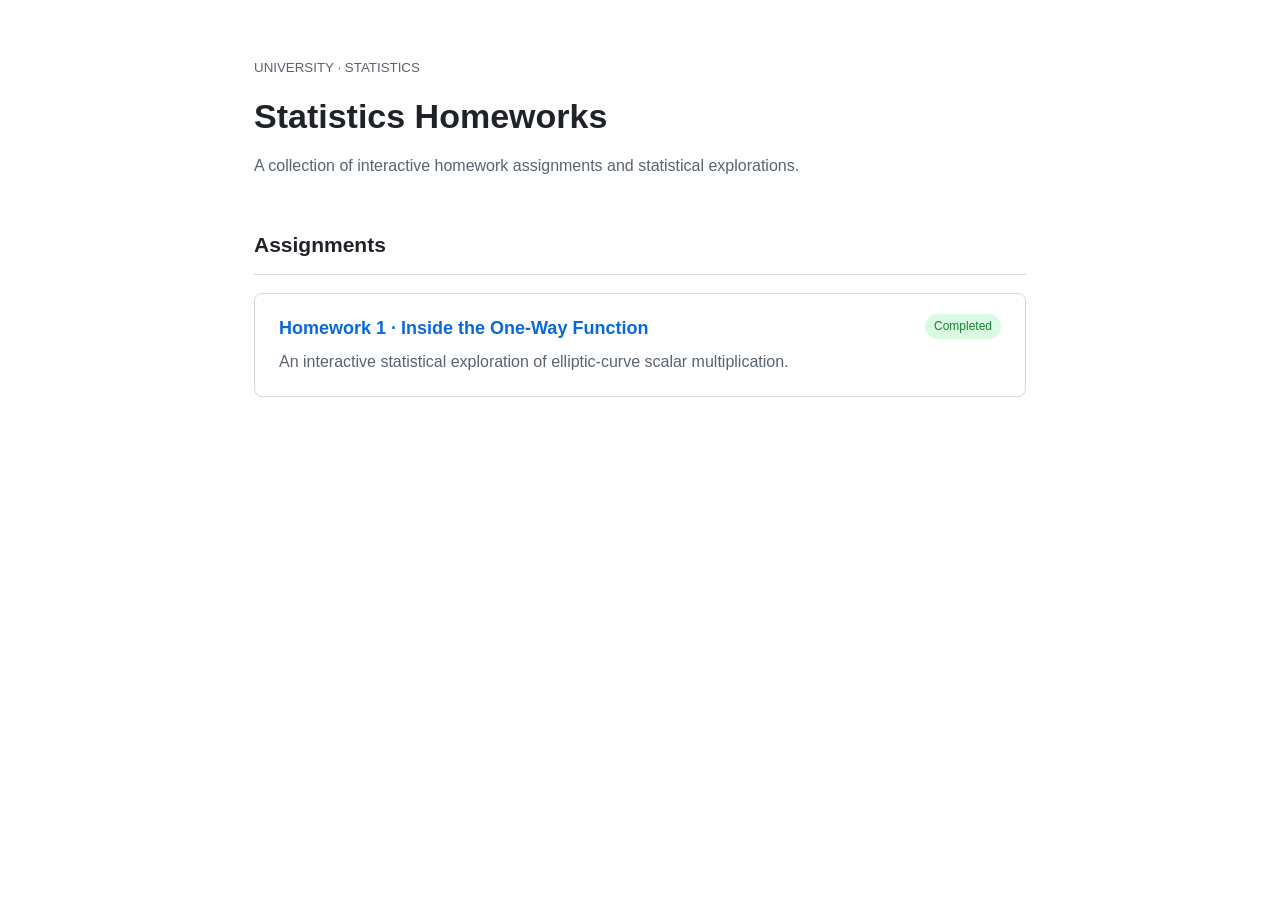
==== index.html @ 022c15c7 "Add files via upload Add statistics Homework 1" ====
<!doctype html>
<html lang="en">
<head>
  <meta charset="UTF-8">
  <meta name="viewport" content="width=device-width, initial-scale=1">
  <title>Statistics Homeworks</title>
  <style>
    :root{color-scheme:light}*{box-sizing:border-box}body{font:16px/1.65 -apple-system,BlinkMacSystemFont,'Segoe UI',sans-serif;color:#1f2328;max-width:820px;margin:0 auto;padding:54px 24px;background:#fff}small{color:#59636e}h1{font-size:34px;line-height:1.2;margin:16px 0 8px}p{color:#59636e}h2{font-size:21px;padding-bottom:12px;border-bottom:1px solid #d1d9e0;margin-top:48px}.item{display:block;color:inherit;text-decoration:none;border:1px solid #d1d9e0;border-radius:8px;padding:20px 24px;margin:16px 0}.item:hover{border-color:#0969da;background:#f6f8fa}.item strong{color:#0969da;font-size:18px}.item p{margin:6px 0 0}.tag{font-size:12px;color:#1a7f37;background:#dafbe1;border-radius:20px;padding:3px 9px;float:right}@media(max-width:480px){body{padding:32px 18px}.tag{float:none;display:inline-block;margin-left:8px}}
  </style>
</head>
<body>
  <small>UNIVERSITY · STATISTICS</small>
  <h1>Statistics Homeworks</h1>
  <p>A collection of interactive homework assignments and statistical explorations.</p>
  <h2>Assignments</h2>
  <a class="item" href="homework-1/"><span class="tag">Completed</span><strong>Homework 1 · Inside the One-Way Function</strong><p>An interactive statistical exploration of elliptic-curve scalar multiplication.</p></a>
</body>
</html>
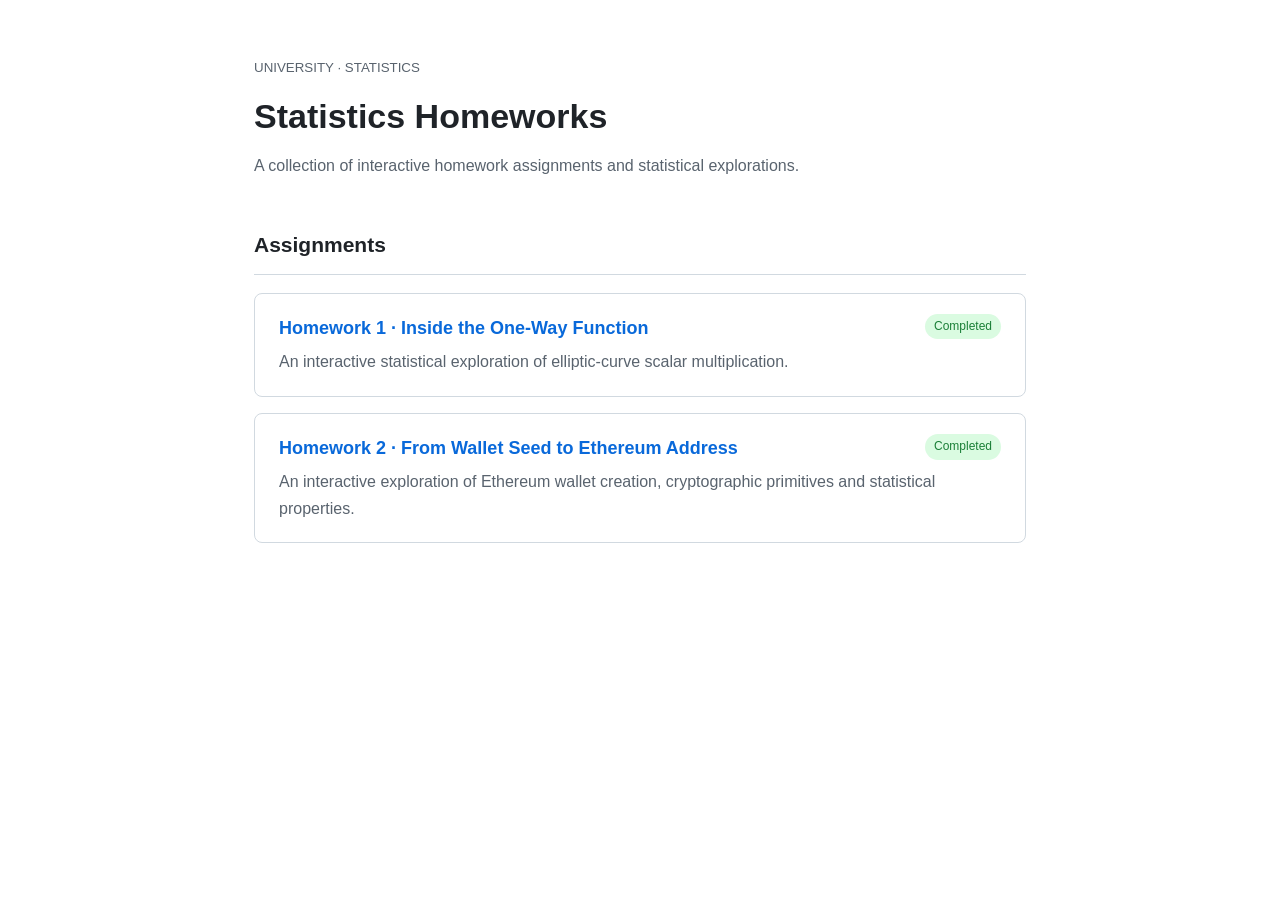
==== commit c54e297d: "Fix HTML formatting for Homework 2 link" ====
--- a/index.html
+++ b/index.html
@@ -14,5 +14,6 @@
   <p>A collection of interactive homework assignments and statistical explorations.</p>
   <h2>Assignments</h2>
   <a class="item" href="homework-1/"><span class="tag">Completed</span><strong>Homework 1 · Inside the One-Way Function</strong><p>An interactive statistical exploration of elliptic-curve scalar multiplication.</p></a>
+  <a class="item" href="homework-2/"><span class="tag">Completed</span><strong>Homework 2 · From Wallet Seed to Ethereum Address</strong><p>An interactive exploration of Ethereum wallet creation, cryptographic primitives and statistical properties.</p></a>
 </body>
 </html>
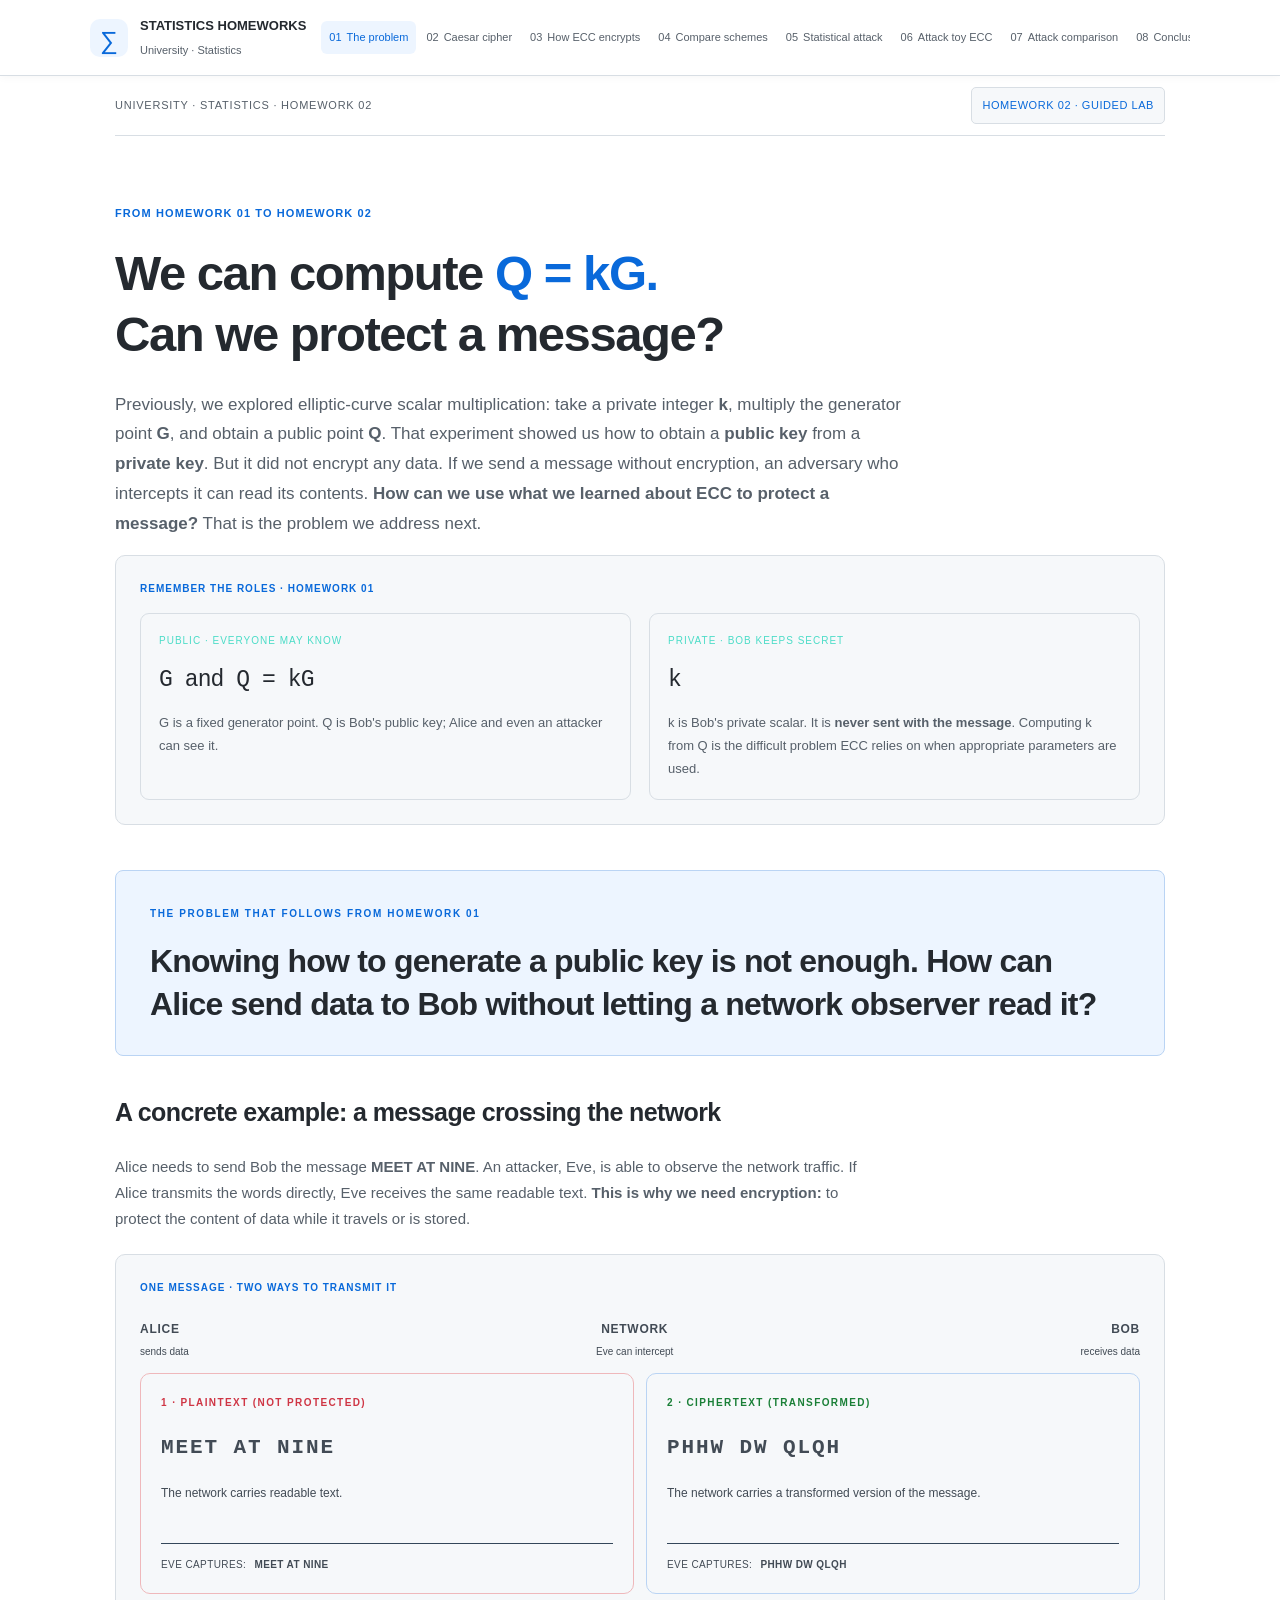
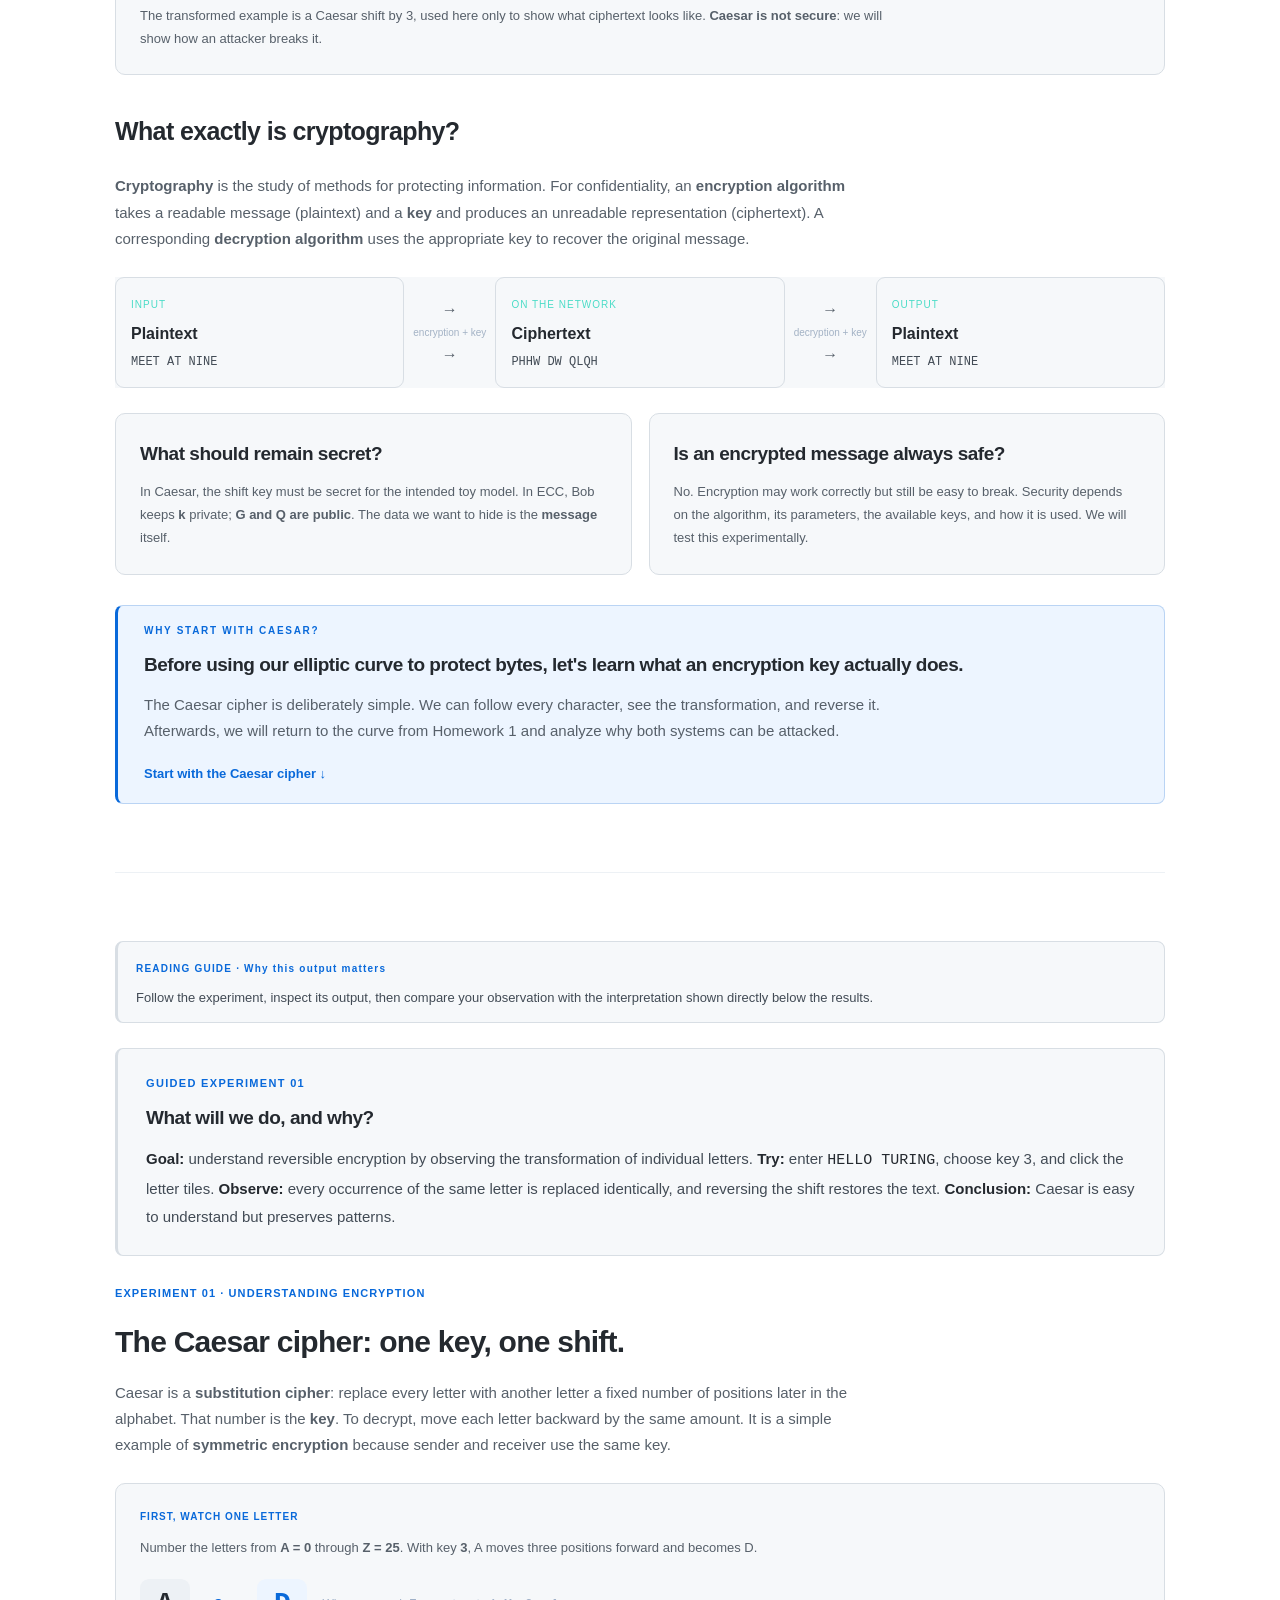
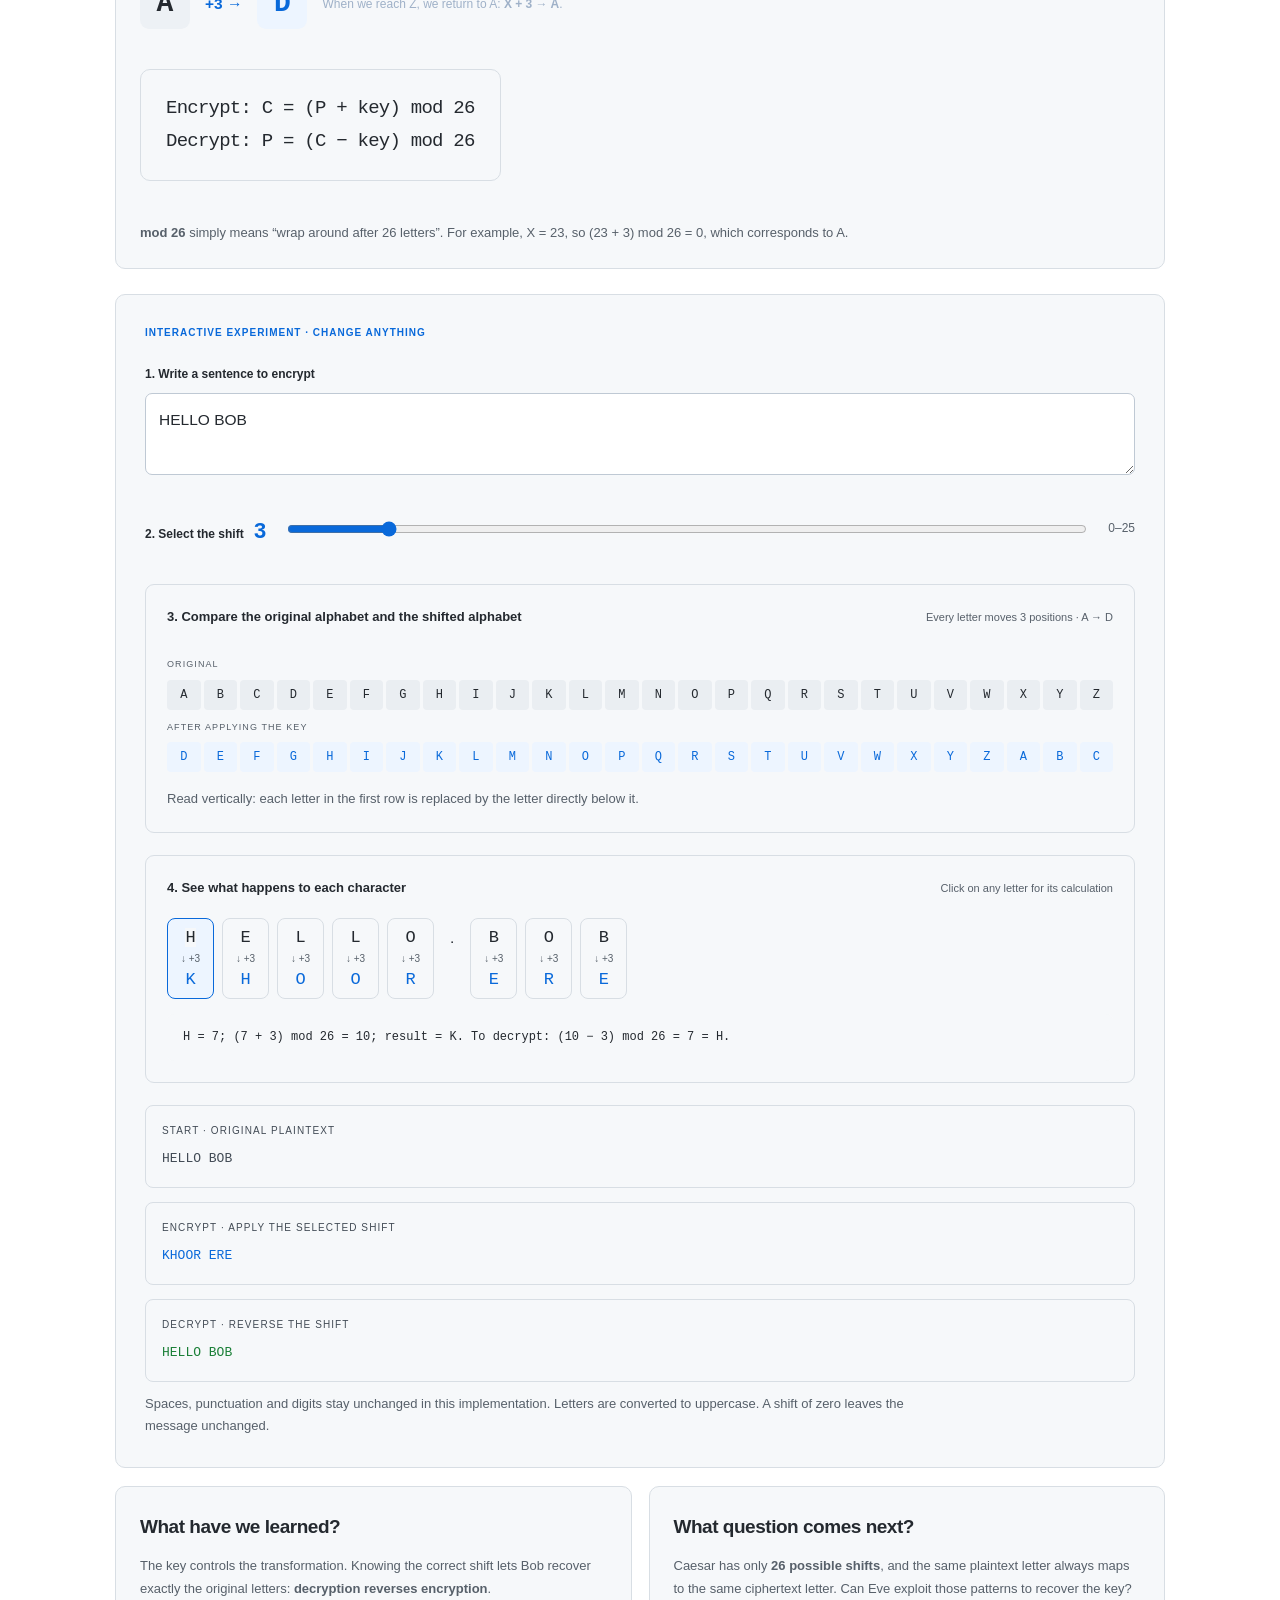
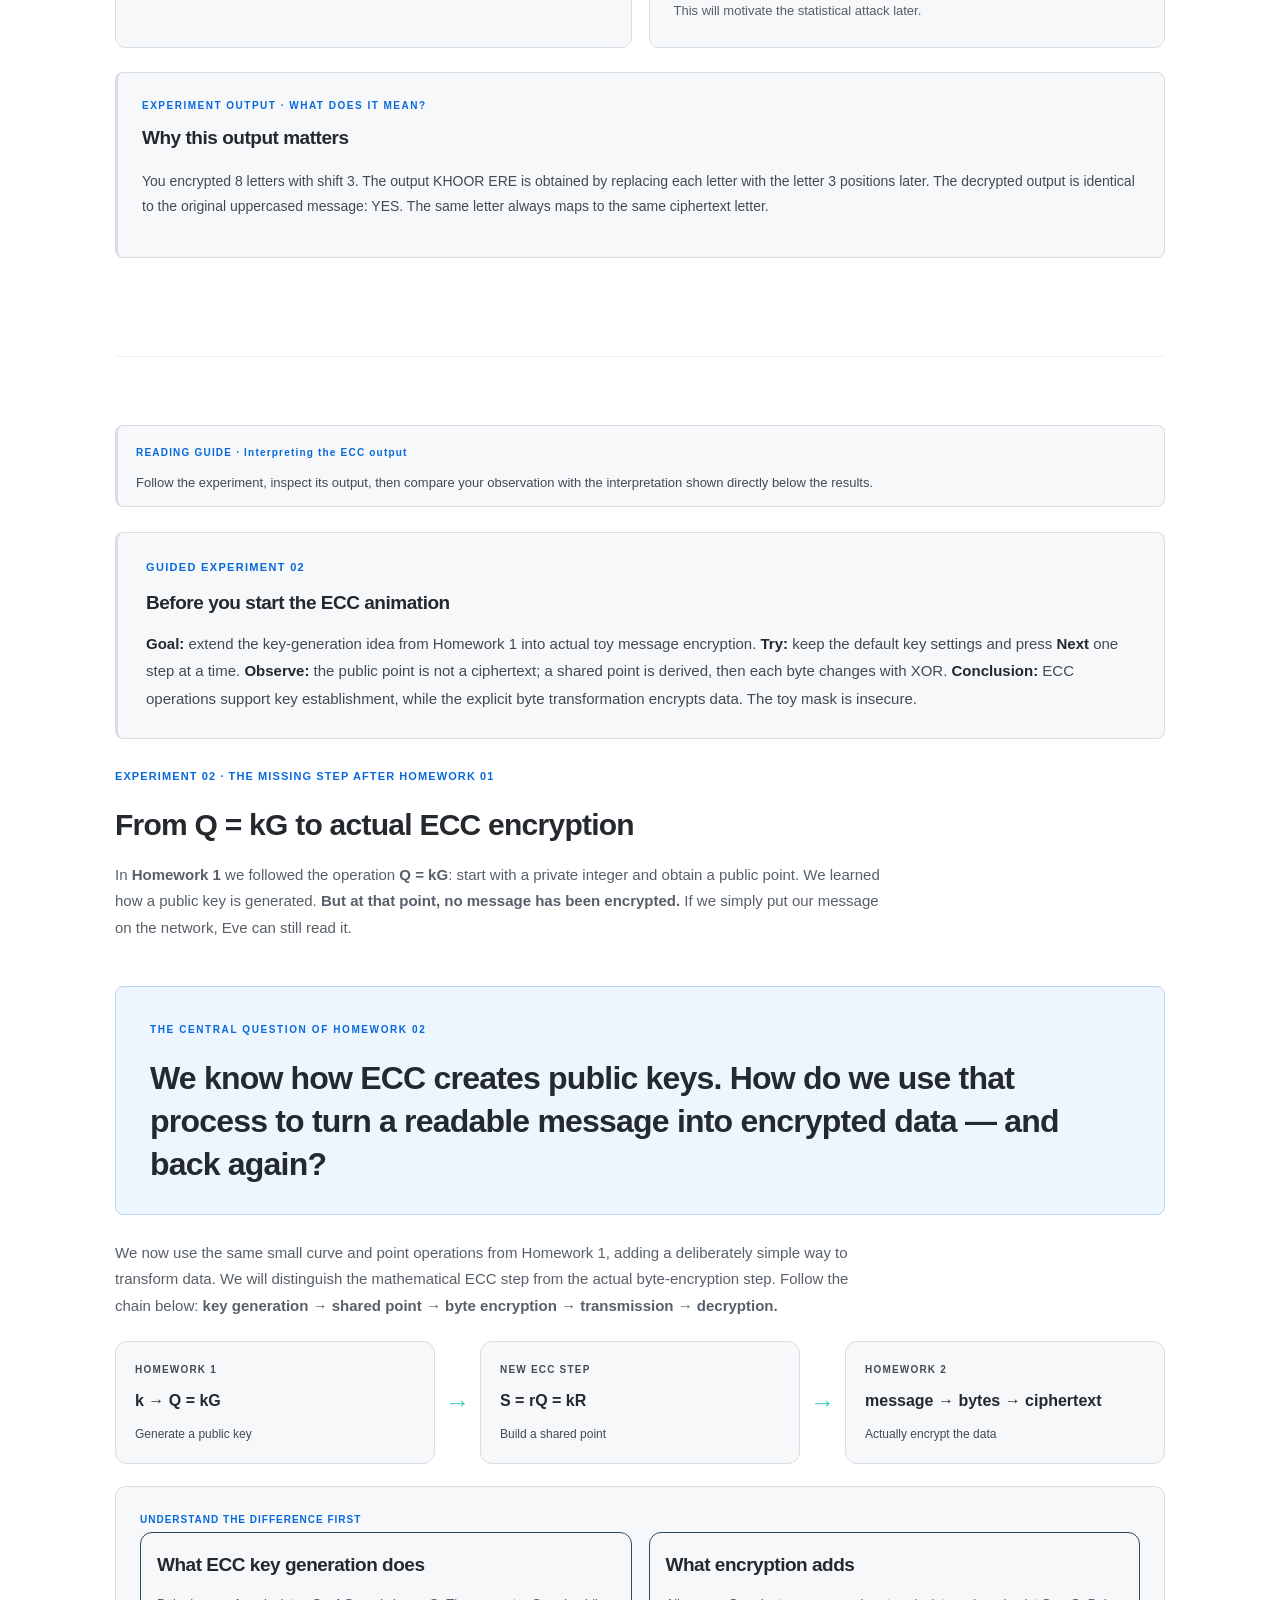
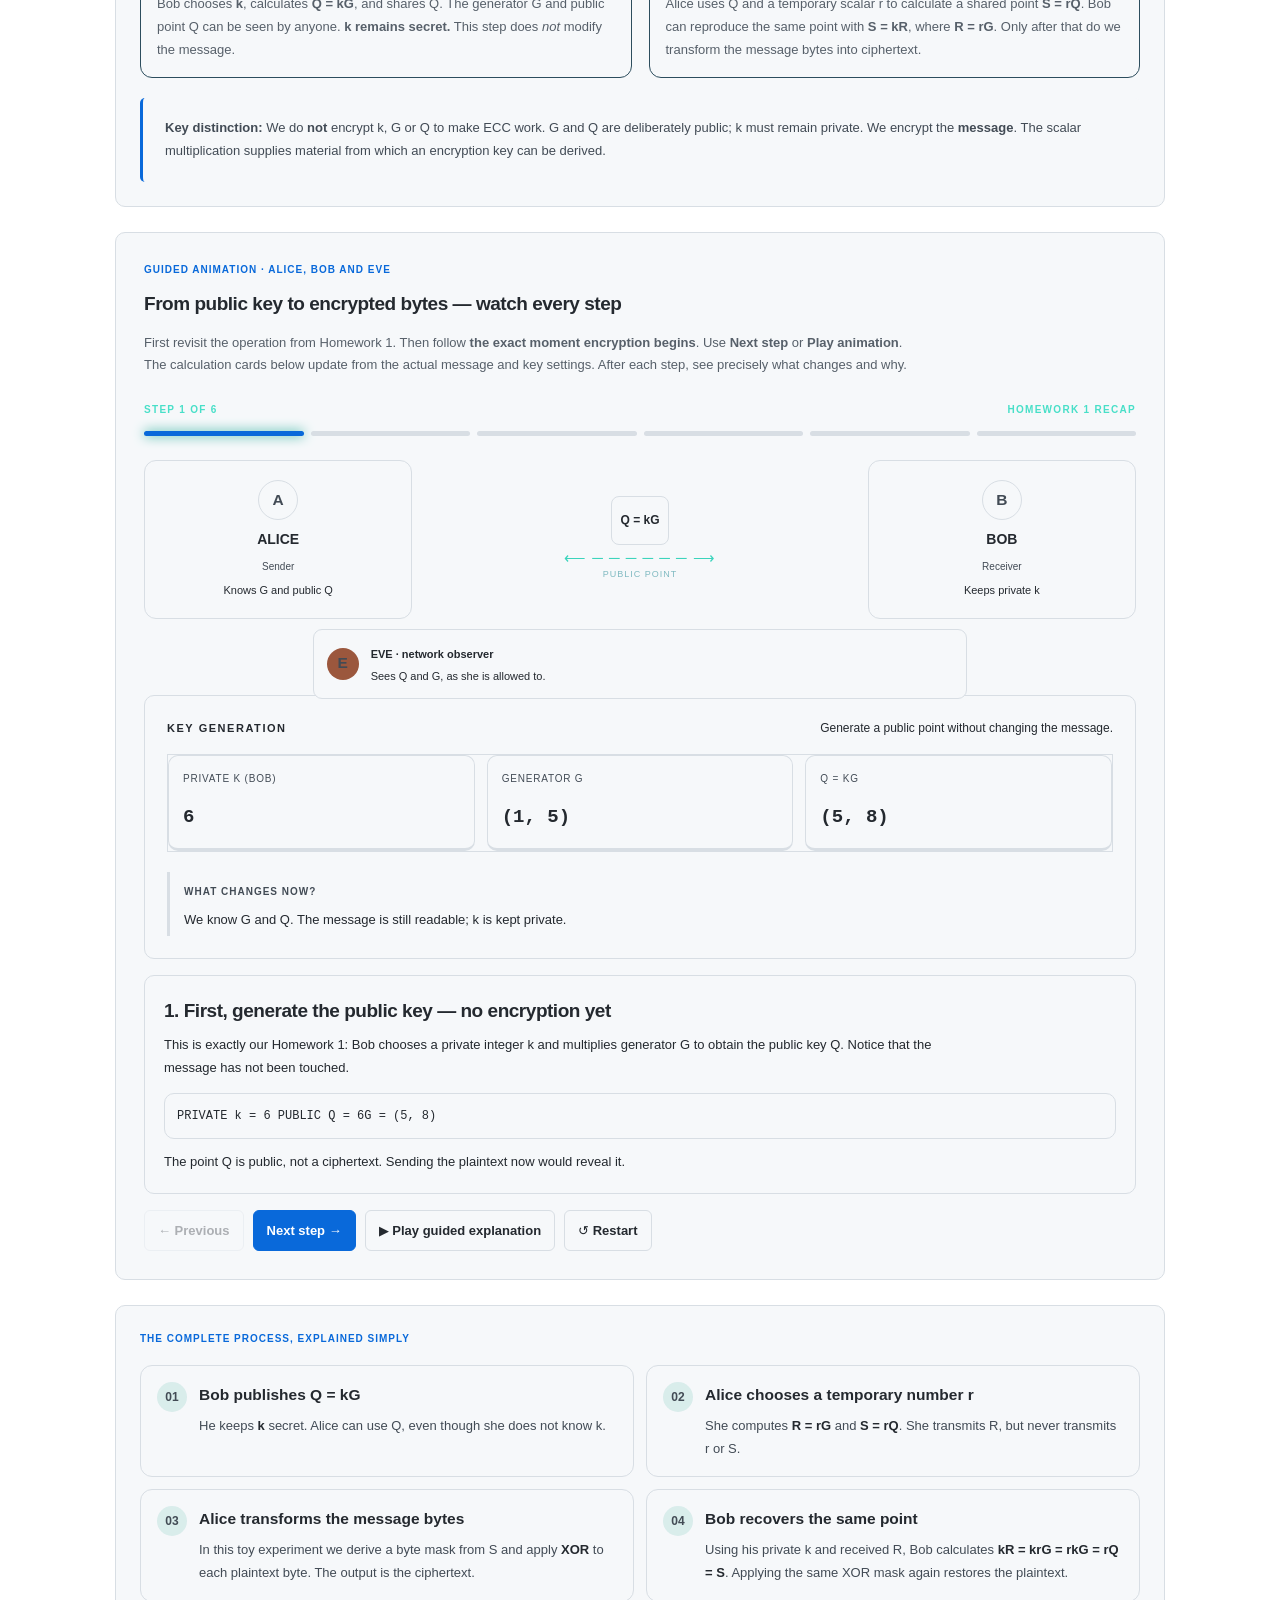
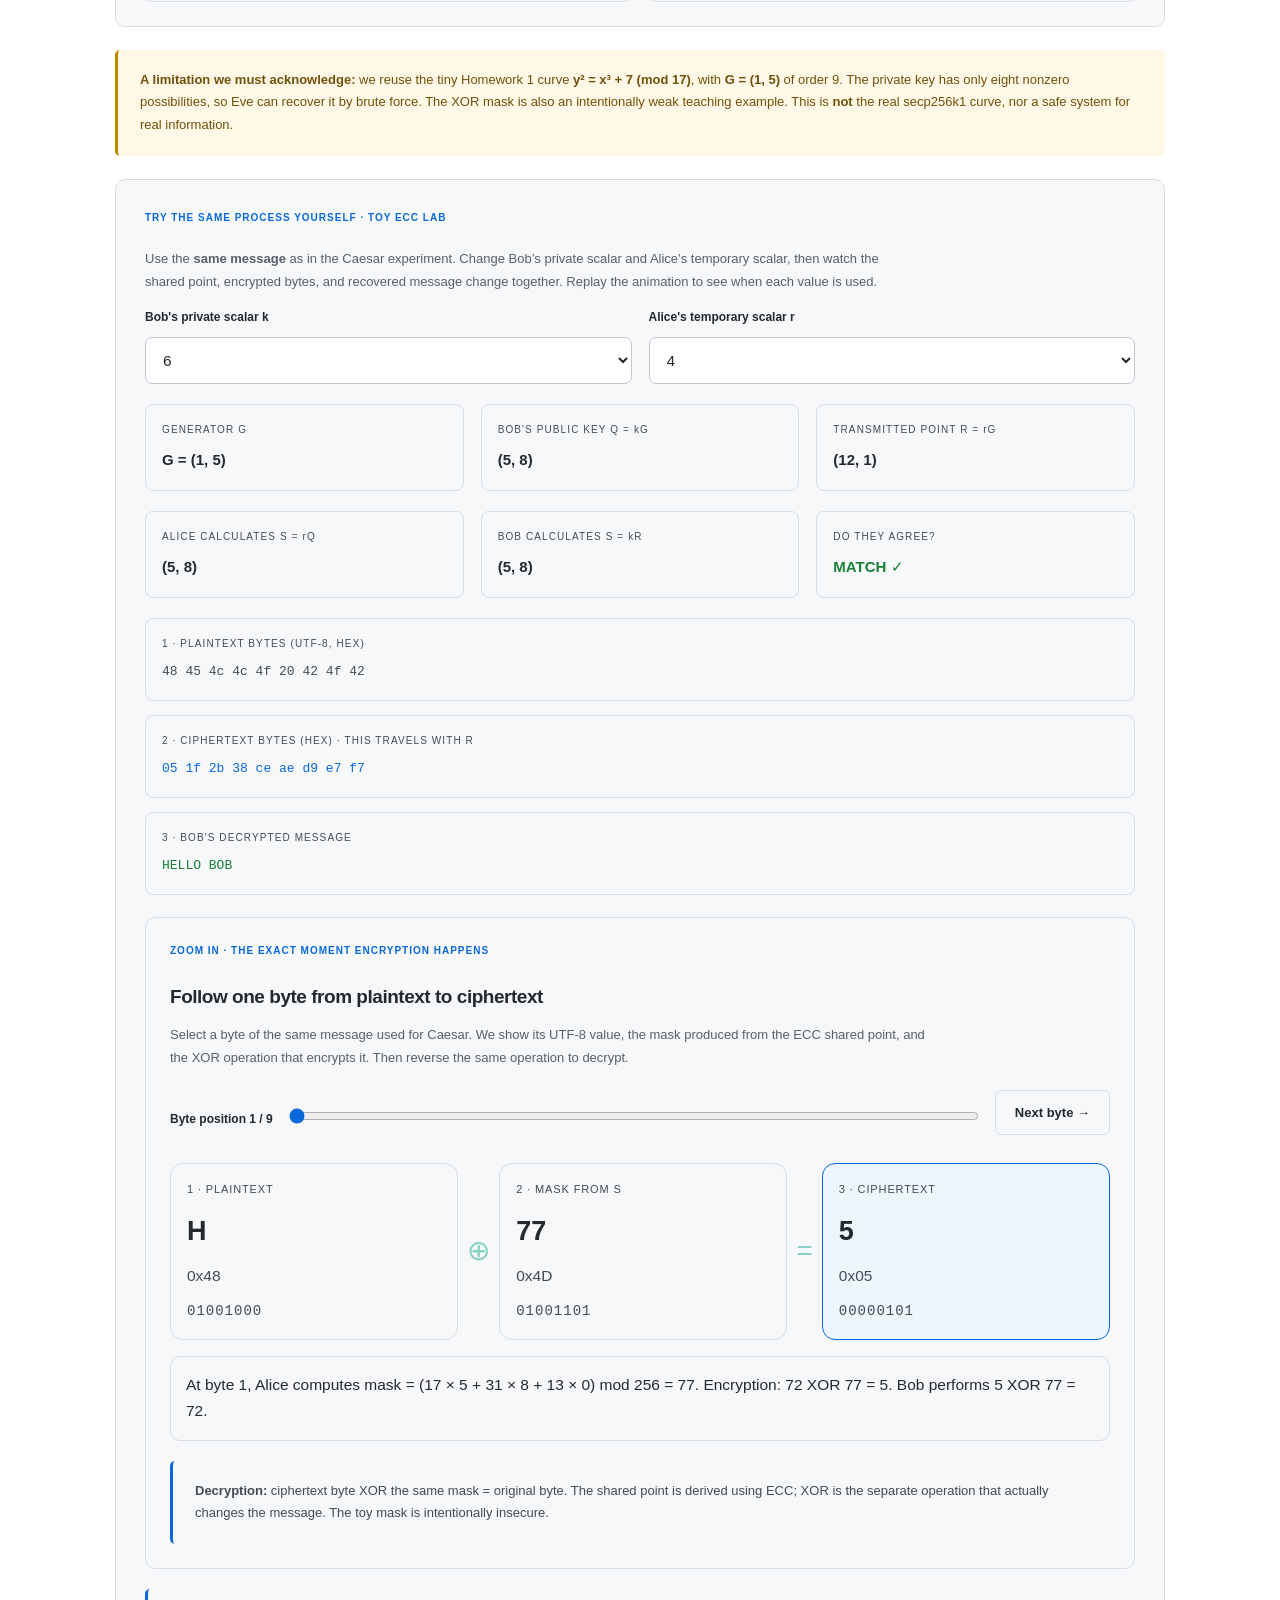
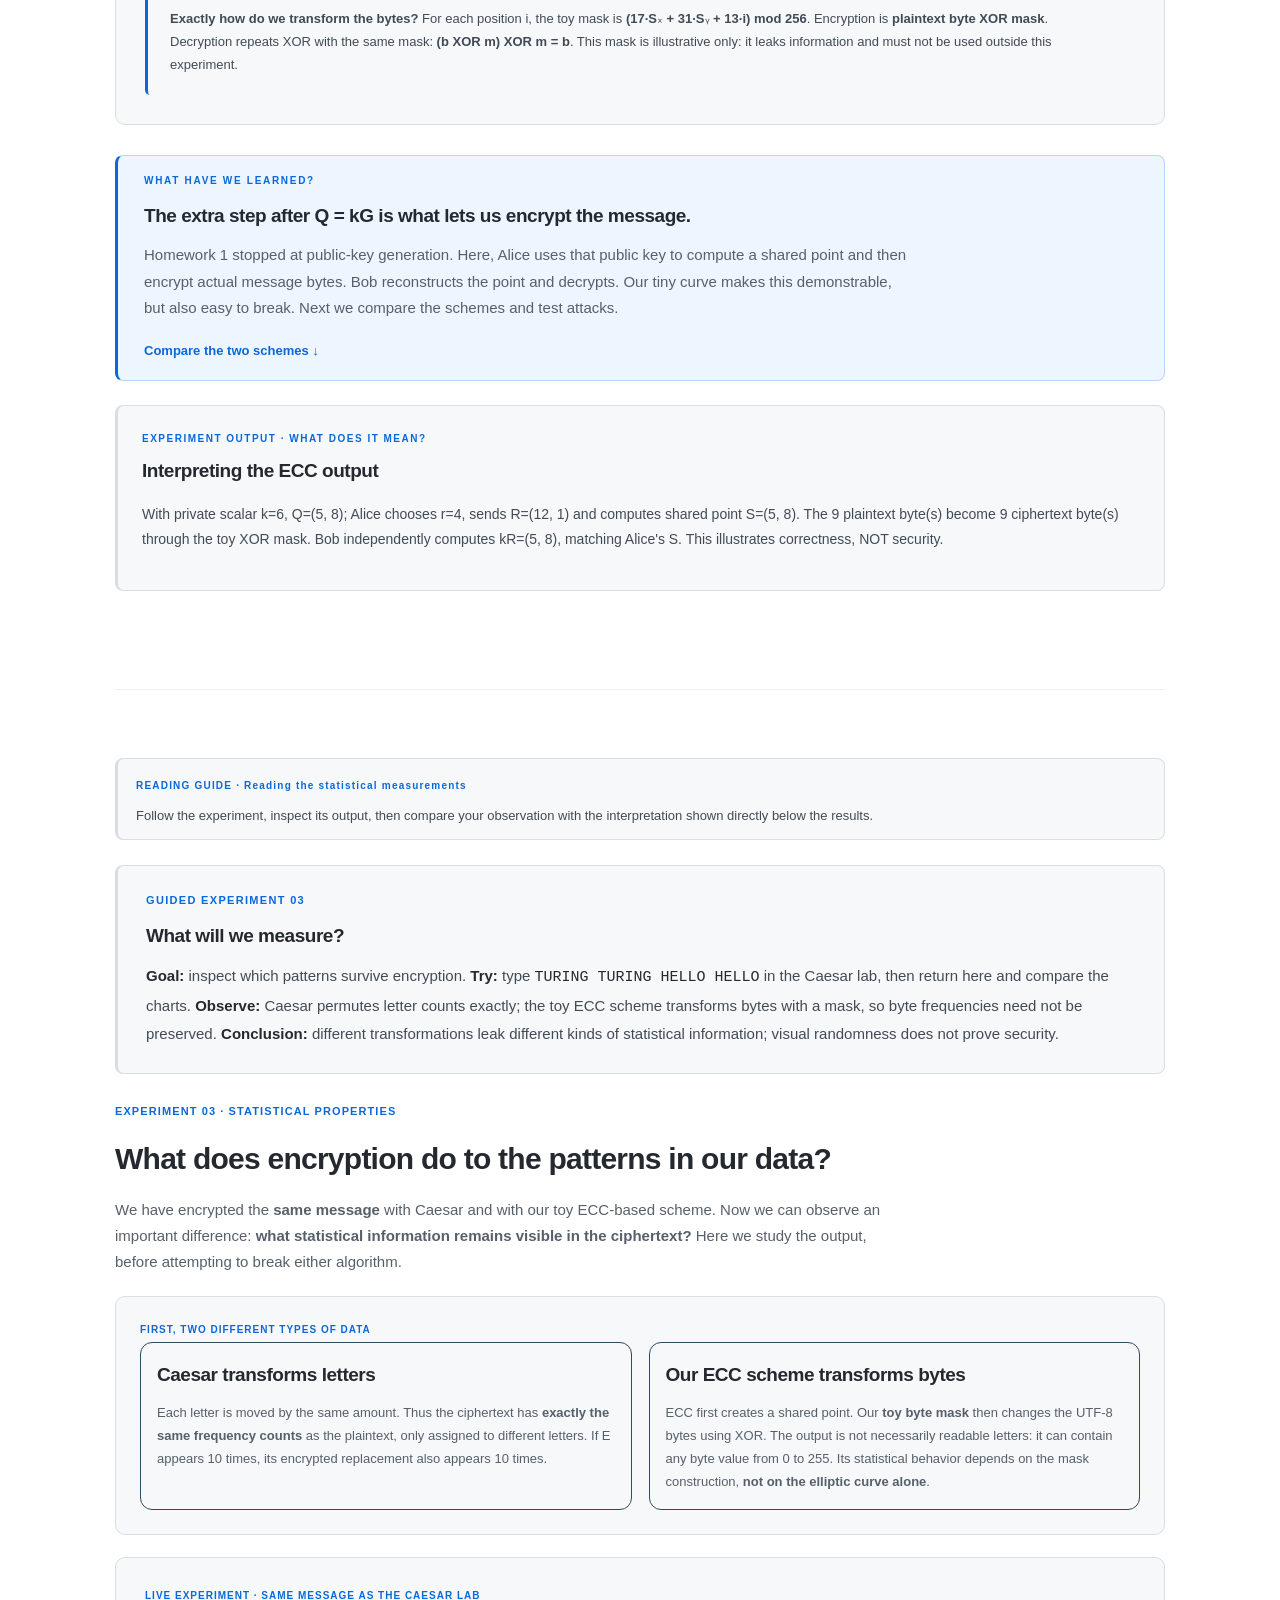
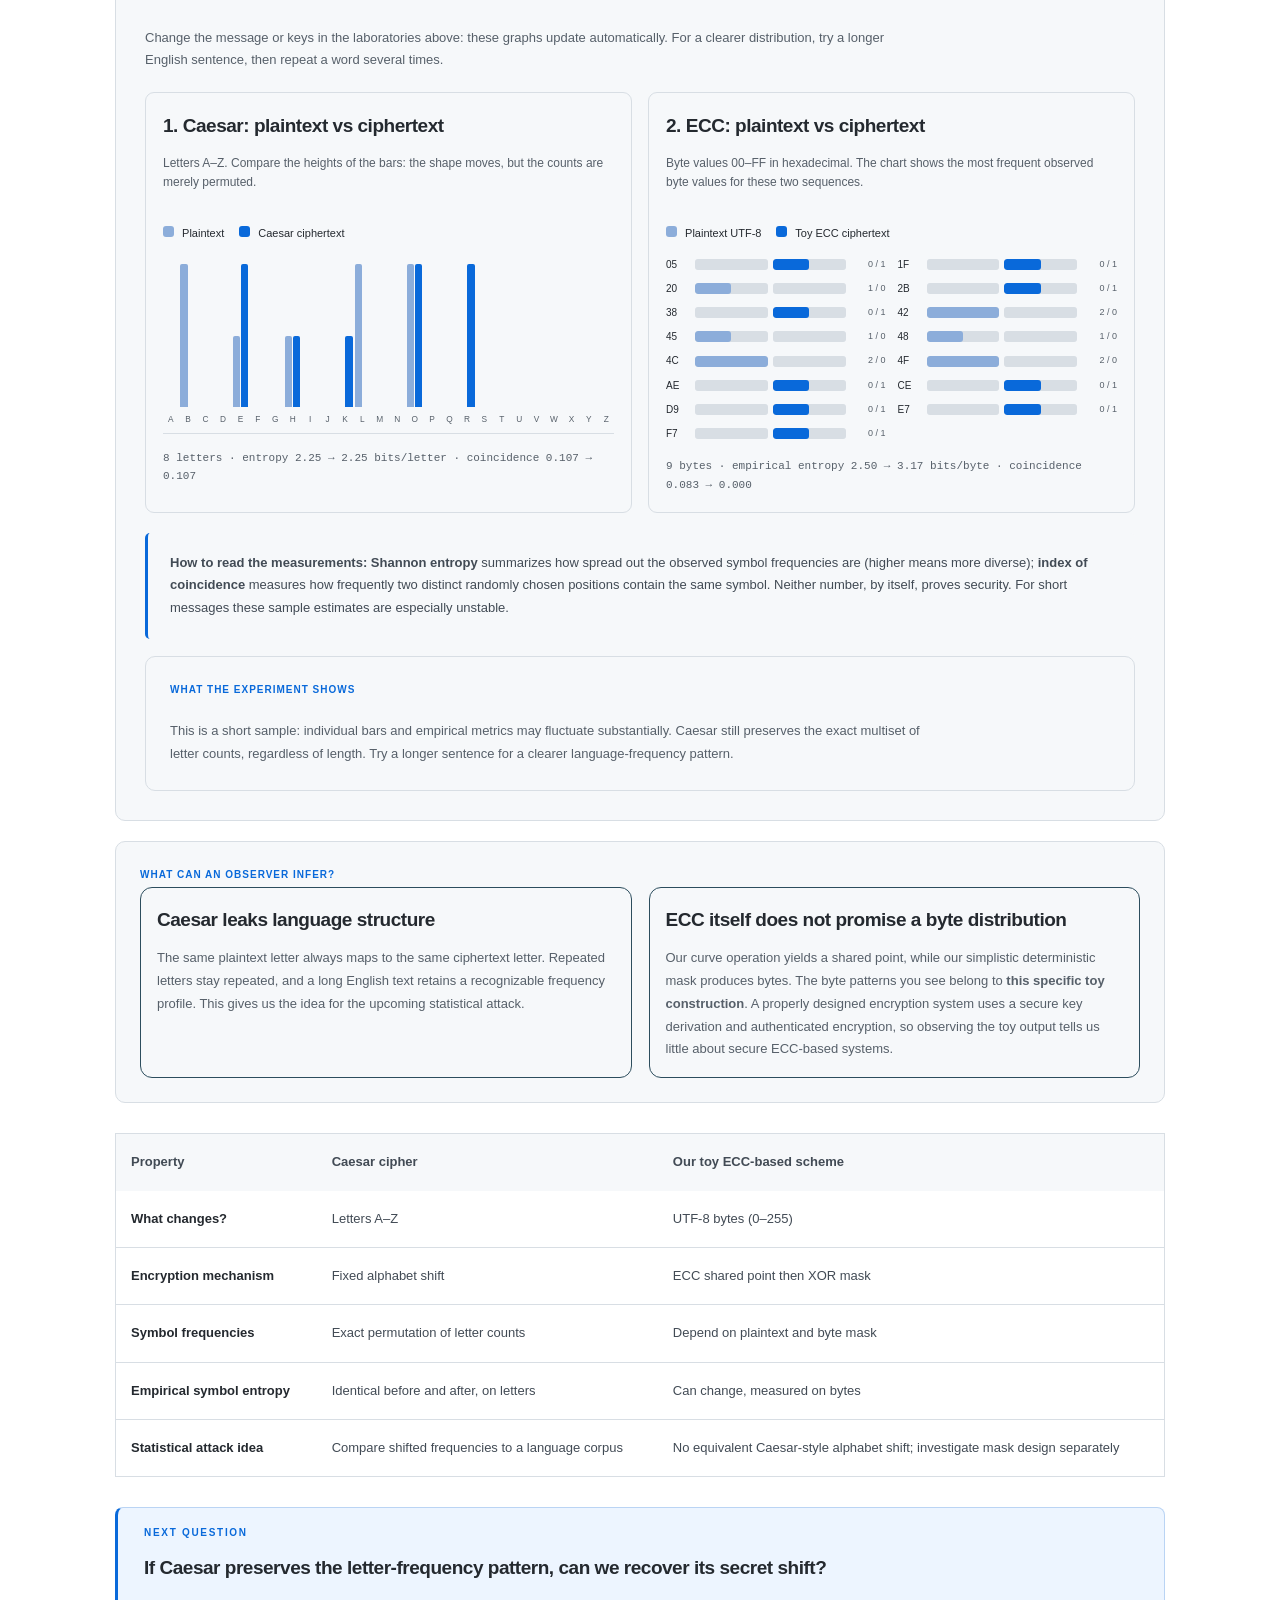
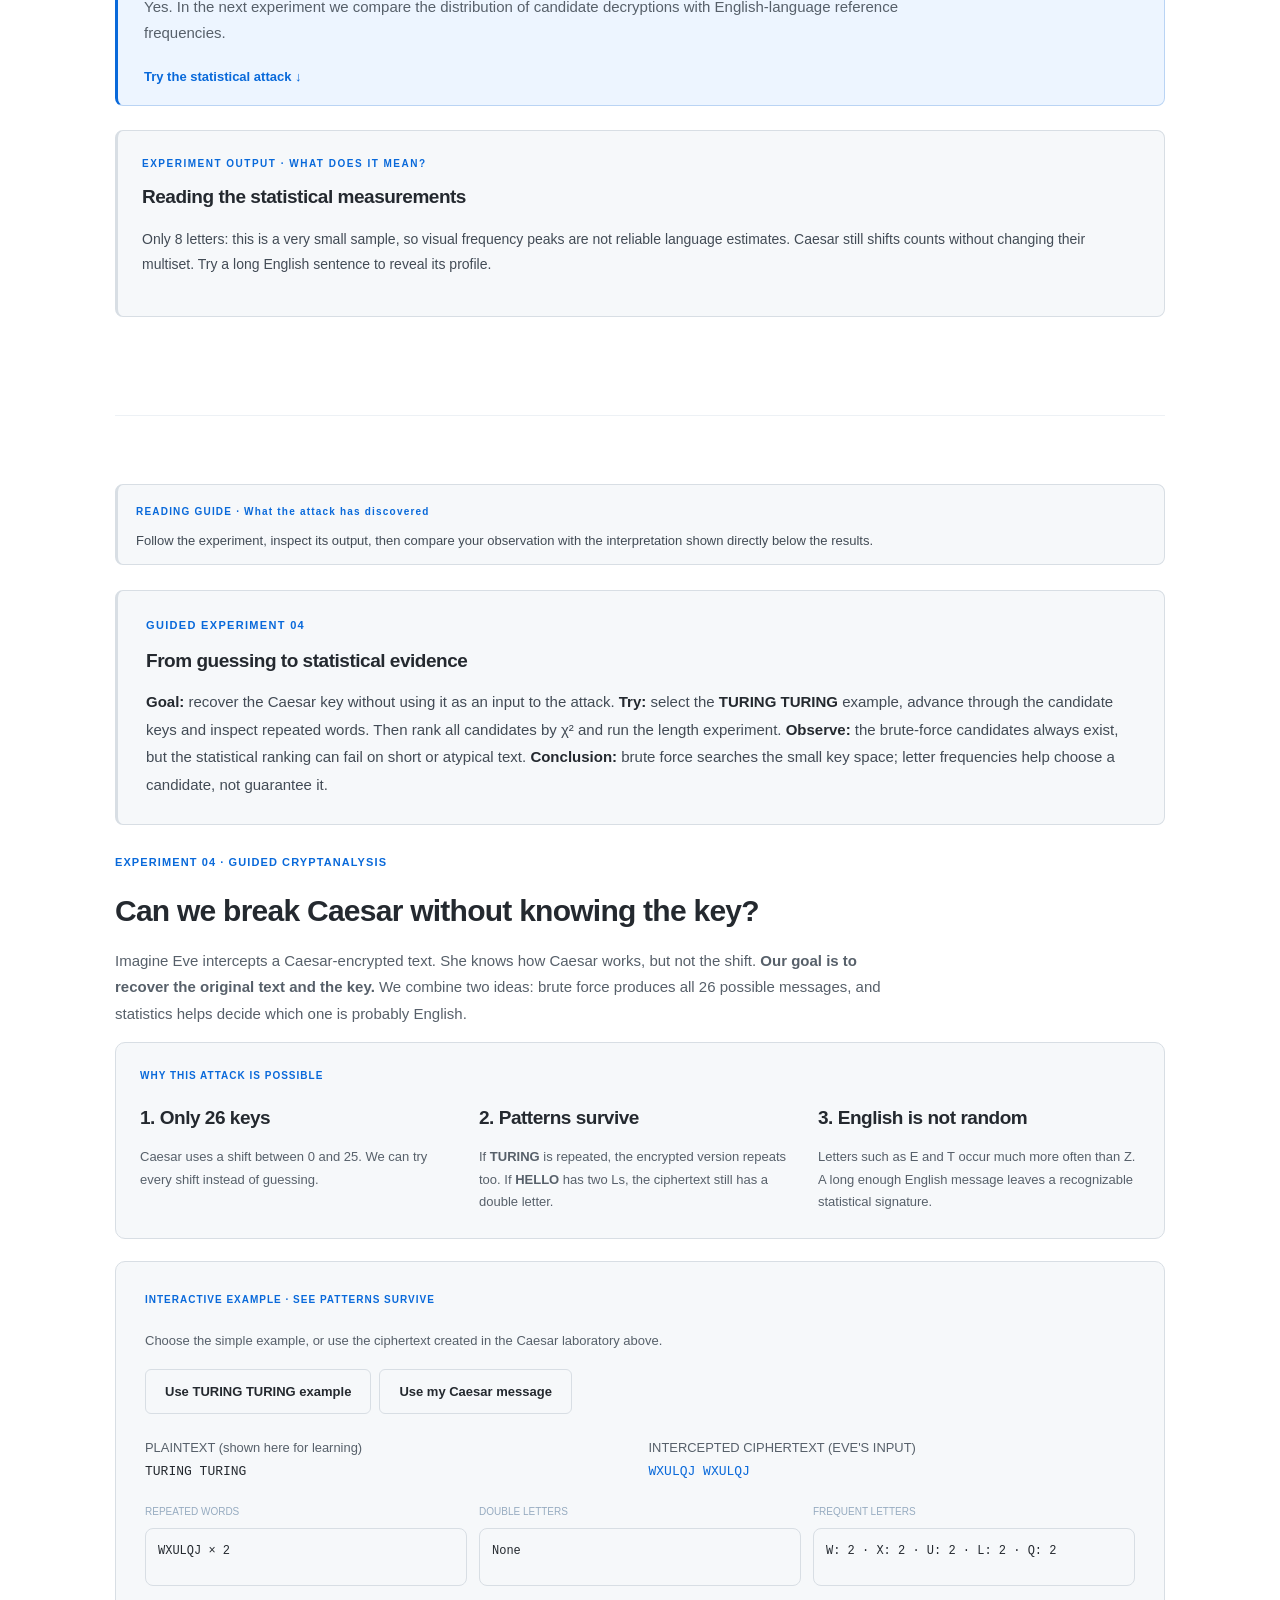
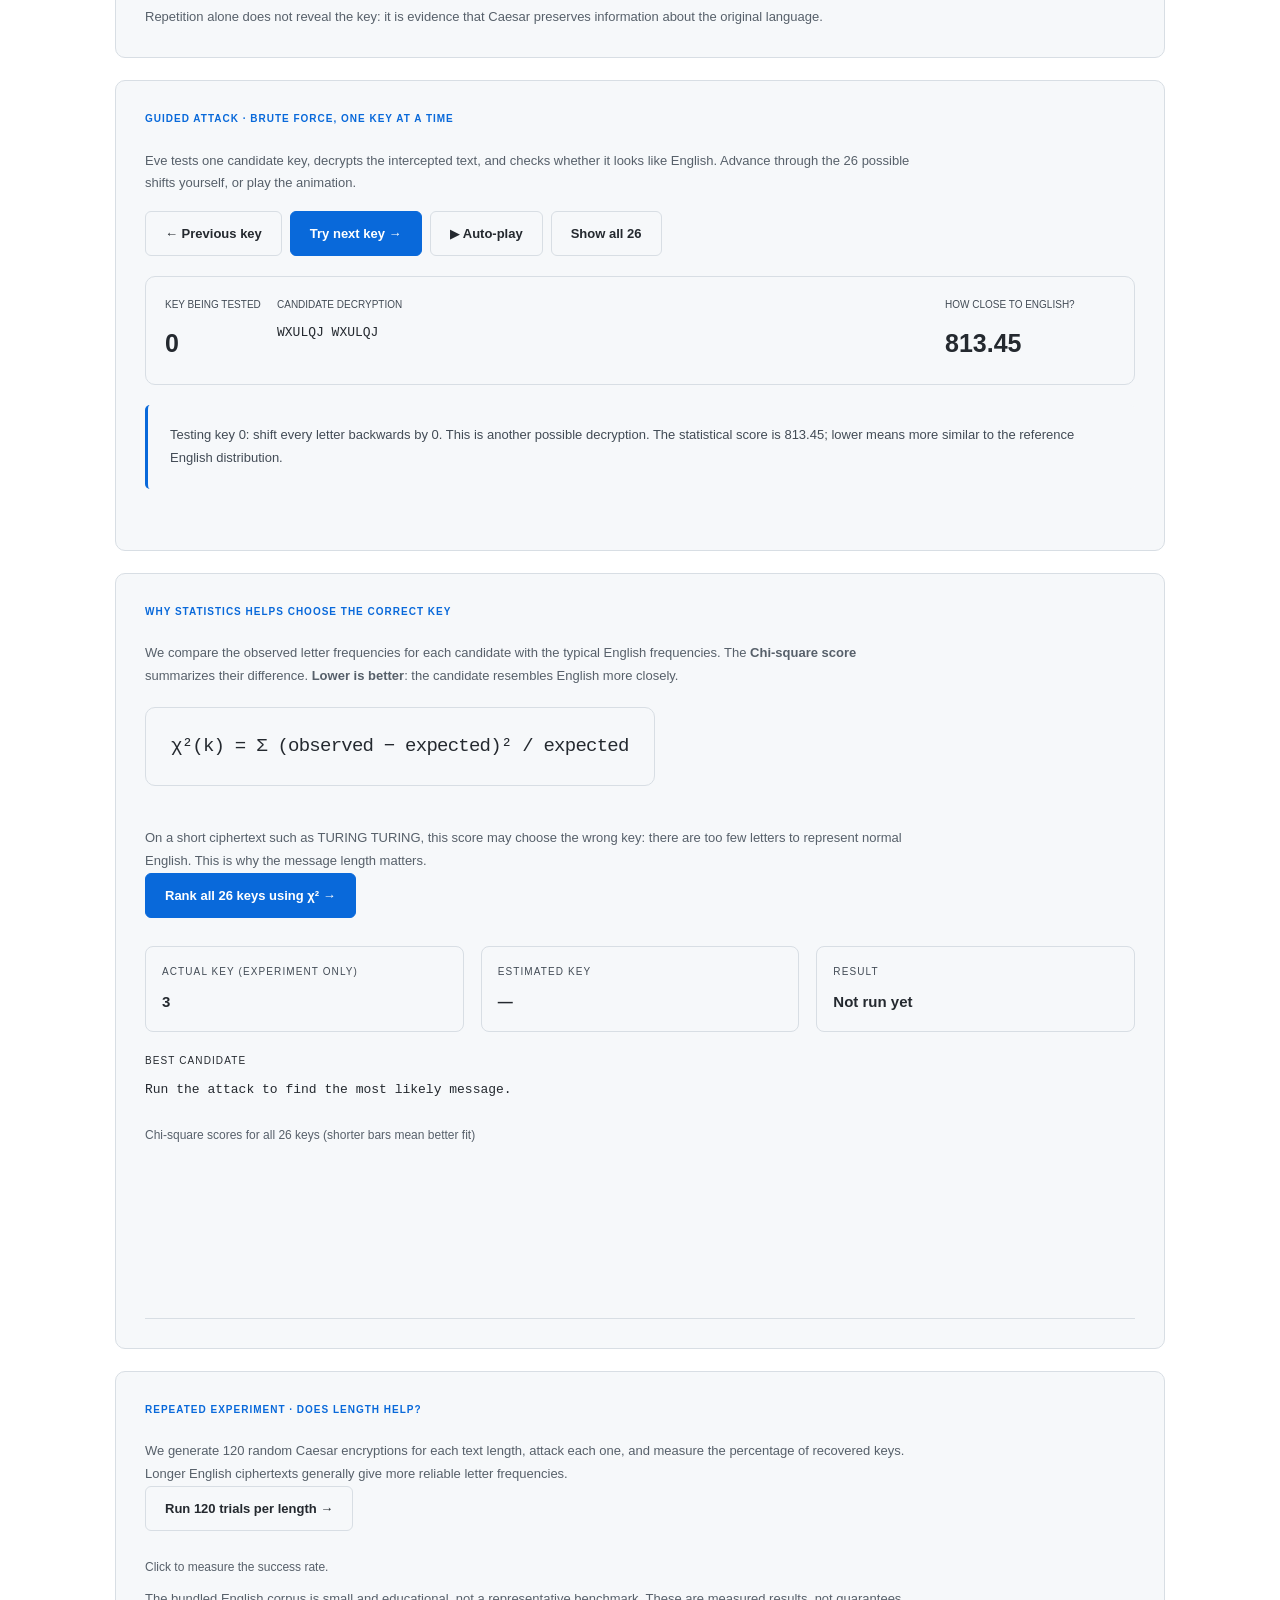
==== commit 1e961f0b: "Add files via upload" ====
--- a/index.html
+++ b/index.html
@@ -1,19 +1,114 @@
 <!doctype html>
-<html lang="en">
-<head>
-  <meta charset="UTF-8">
-  <meta name="viewport" content="width=device-width, initial-scale=1">
-  <title>Statistics Homeworks</title>
-  <style>
-    :root{color-scheme:light}*{box-sizing:border-box}body{font:16px/1.65 -apple-system,BlinkMacSystemFont,'Segoe UI',sans-serif;color:#1f2328;max-width:820px;margin:0 auto;padding:54px 24px;background:#fff}small{color:#59636e}h1{font-size:34px;line-height:1.2;margin:16px 0 8px}p{color:#59636e}h2{font-size:21px;padding-bottom:12px;border-bottom:1px solid #d1d9e0;margin-top:48px}.item{display:block;color:inherit;text-decoration:none;border:1px solid #d1d9e0;border-radius:8px;padding:20px 24px;margin:16px 0}.item:hover{border-color:#0969da;background:#f6f8fa}.item strong{color:#0969da;font-size:18px}.item p{margin:6px 0 0}.tag{font-size:12px;color:#1a7f37;background:#dafbe1;border-radius:20px;padding:3px 9px;float:right}@media(max-width:480px){body{padding:32px 18px}.tag{float:none;display:inline-block;margin-left:8px}}
-  </style>
-</head>
-<body>
-  <small>UNIVERSITY · STATISTICS</small>
-  <h1>Statistics Homeworks</h1>
-  <p>A collection of interactive homework assignments and statistical explorations.</p>
-  <h2>Assignments</h2>
-  <a class="item" href="homework-1/"><span class="tag">Completed</span><strong>Homework 1 · Inside the One-Way Function</strong><p>An interactive statistical exploration of elliptic-curve scalar multiplication.</p></a>
-  <a class="item" href="homework-2/"><span class="tag">Completed</span><strong>Homework 2 · From Wallet Seed to Ethereum Address</strong><p>An interactive exploration of Ethereum wallet creation, cryptographic primitives and statistical properties.</p></a>
-</body>
-</html>
+<html lang="en"><head><meta charset="utf-8"><meta name="viewport" content="width=device-width,initial-scale=1"><title>Homework 2 | From One-Way Functions to Cryptanalysis</title><link rel="stylesheet" href="style.css"></head>
+<body><div class="app"><aside class="side"><div class="brand"><span class="brand-icon">∑</span><div><strong>STATISTICS HOMEWORKS</strong><small>University · Statistics</small></div></div><nav><a href="#problem" class="active">01 <span>The problem</span></a><a href="#caesar">02 <span>Caesar cipher</span></a><a href="#ecc">03 <span>How ECC encrypts</span></a><a href="#comparison">04 <span>Compare schemes</span></a><a href="#statattack">05 <span>Statistical attack</span></a><a href="#eccattack">06 <span>Attack toy ECC</span></a><a href="#securitycomparison">07 <span>Attack comparison</span></a><a href="#conclusion">08 <span>Conclusions</span></a></nav></aside>
+<main><header class="top"><span>UNIVERSITY · STATISTICS · HOMEWORK 02</span><span class="tag">HOMEWORK 02 · GUIDED LAB</span></header><section id="problem" class="hero section">
+<div class="eyebrow">FROM HOMEWORK 01 TO HOMEWORK 02</div>
+<h1>We can compute <em>Q = kG.</em><br>Can we protect a message?</h1>
+<p class="lead">Previously, we explored elliptic-curve scalar multiplication: take a private integer <b>k</b>, multiply the generator point <b>G</b>, and obtain a public point <b>Q</b>. That experiment showed us how to obtain a <b>public key</b> from a <b>private key</b>. But it did not encrypt any data. If we send a message without encryption, an adversary who intercepts it can read its contents. <b>How can we use what we learned about ECC to protect a message?</b> That is the problem we address next.</p>
+<div class="panel key-roles"><div class="panel-kicker">REMEMBER THE ROLES · HOMEWORK 01</div><div class="key-layout"><div><small>PUBLIC · EVERYONE MAY KNOW</small><div class="formula">G and Q = kG</div><p>G is a fixed generator point. Q is Bob's public key; Alice and even an attacker can see it.</p></div><div><small>PRIVATE · BOB KEEPS SECRET</small><div class="formula">k</div><p>k is Bob's private scalar. It is <b>never sent with the message</b>. Computing k from Q is the difficult problem ECC relies on when appropriate parameters are used.</p></div></div></div>
+<div class="question"><span>THE PROBLEM THAT FOLLOWS FROM HOMEWORK 01</span><h2>Knowing how to generate a public key is not enough. How can Alice send data to Bob without letting a network observer read it?</h2></div>
+<h3 class="subheading">A concrete example: a message crossing the network</h3>
+<p>Alice needs to send Bob the message <b>MEET AT NINE</b>. An attacker, Eve, is able to observe the network traffic. If Alice transmits the words directly, Eve receives the same readable text. <b>This is why we need encryption:</b> to protect the content of data while it travels or is stored.</p>
+<div class="panel demo-panel"><div class="panel-kicker">ONE MESSAGE · TWO WAYS TO TRANSMIT IT</div><div class="transmission-head"><span>ALICE <small>sends data</small></span><span>NETWORK <small>Eve can intercept</small></span><span>BOB <small>receives data</small></span></div><div class="two transmission-cards"><div class="transmission exposed"><div class="status">1 · PLAINTEXT (NOT PROTECTED)</div><div class="packet">MEET AT NINE</div><p>The network carries readable text.</p><div class="observer">EVE CAPTURES: <strong>MEET AT NINE</strong></div></div><div class="transmission protected"><div class="status">2 · CIPHERTEXT (TRANSFORMED)</div><div class="packet">PHHW DW QLQH</div><p>The network carries a transformed version of the message.</p><div class="observer">EVE CAPTURES: <strong>PHHW DW QLQH</strong></div></div></div><p class="demo-caption">The transformed example is a Caesar shift by 3, used here only to show what ciphertext looks like. <b>Caesar is not secure</b>: we will show how an attacker breaks it.</p></div>
+<h3 class="subheading">What exactly is cryptography?</h3>
+<p><b>Cryptography</b> is the study of methods for protecting information. For confidentiality, an <b>encryption algorithm</b> takes a readable message (plaintext) and a <b>key</b> and produces an unreadable representation (ciphertext). A corresponding <b>decryption algorithm</b> uses the appropriate key to recover the original message.</p>
+<div class="crypto-flow"><div class="flow-node"><small>INPUT</small><strong>Plaintext</strong><span>MEET AT NINE</span></div><div class="flow-arrow">→ <small>encryption + key</small> →</div><div class="flow-node"><small>ON THE NETWORK</small><strong>Ciphertext</strong><span>PHHW DW QLQH</span></div><div class="flow-arrow">→ <small>decryption + key</small> →</div><div class="flow-node"><small>OUTPUT</small><strong>Plaintext</strong><span>MEET AT NINE</span></div></div>
+<div class="two learn-cards"><div class="panel"><h3>What should remain secret?</h3><p>In Caesar, the shift key must be secret for the intended toy model. In ECC, Bob keeps <b>k</b> private; <b>G and Q are public</b>. The data we want to hide is the <b>message</b> itself.</p></div><div class="panel"><h3>Is an encrypted message always safe?</h3><p>No. Encryption may work correctly but still be easy to break. Security depends on the algorithm, its parameters, the available keys, and how it is used. We will test this experimentally.</p></div></div>
+<div class="bridge"><div class="bridge-number">WHY START WITH CAESAR?</div><h3>Before using our elliptic curve to protect bytes, let's learn what an encryption key actually does.</h3><p>The Caesar cipher is deliberately simple. We can follow every character, see the transformation, and reverse it. Afterwards, we will return to the curve from Homework 1 and analyze why both systems can be attacked.</p><a class="jump" href="#caesar">Start with the Caesar cipher ↓</a></div>
+</section>
+<section id="caesar" class="section"><div class="reader-objective"><strong>READING GUIDE · Why this output matters</strong><p>Follow the experiment, inspect its output, then compare your observation with the interpretation shown directly below the results.</p></div><div class="guide"><div class="guide-tag">GUIDED EXPERIMENT 01</div><h3>What will we do, and why?</h3><p><b>Goal:</b> understand reversible encryption by observing the transformation of individual letters. <b>Try:</b> enter <code>HELLO TURING</code>, choose key 3, and click the letter tiles. <b>Observe:</b> every occurrence of the same letter is replaced identically, and reversing the shift restores the text. <b>Conclusion:</b> Caesar is easy to understand but preserves patterns.</p></div><div class="eyebrow">EXPERIMENT 01 · UNDERSTANDING ENCRYPTION</div><h2>The Caesar cipher: one key, one shift.</h2><p>Caesar is a <b>substitution cipher</b>: replace every letter with another letter a fixed number of positions later in the alphabet. That number is the <b>key</b>. To decrypt, move each letter backward by the same amount. It is a simple example of <b>symmetric encryption</b> because sender and receiver use the same key.</p>
+<div class="panel mini-explanation"><div class="panel-kicker">FIRST, WATCH ONE LETTER</div><p>Number the letters from <b>A = 0</b> through <b>Z = 25</b>. With key <b>3</b>, A moves three positions forward and becomes D.</p><div class="example-line"><span class="chip plain-chip">A</span><span class="arrow-key">+3 →</span><span class="chip cipher-chip">D</span><span class="example-caption">When we reach Z, we return to A: <b>X + 3 → A</b>.</span></div><div class="formula small">Encrypt: C = (P + key) mod 26<br>Decrypt: P = (C − key) mod 26</div><p class="muted"><b>mod 26</b> simply means “wrap around after 26 letters”. For example, X = 23, so (23 + 3) mod 26 = 0, which corresponds to A.</p></div>
+<div class="panel workspace"><div class="panel-kicker">INTERACTIVE EXPERIMENT · CHANGE ANYTHING</div><label for="message">1. Write a sentence to encrypt</label><textarea id="message" rows="2">HELLO BOB</textarea><div class="controls"><label for="shift">2. Select the shift <strong id="shiftval">3</strong></label><input type="range" id="shift" min="0" max="25" value="3"><span class="muted">0–25</span></div>
+<div class="alphabet-area"><div class="alphabet-head"><b>3. Compare the original alphabet and the shifted alphabet</b><span id="shiftcaption">Every letter moves 3 positions</span></div><div class="alphabet-scroll"><div class="alphabet-label">ORIGINAL</div><div class="alphabet-strip" id="alphabetplain"></div><div class="alphabet-label">AFTER APPLYING THE KEY</div><div class="alphabet-strip cipher-strip" id="alphabetcipher"></div></div><p class="muted">Read vertically: each letter in the first row is replaced by the letter directly below it.</p></div>
+<div class="letter-lab"><div class="alphabet-head"><b>4. See what happens to each character</b><span>Click on any letter for its calculation</span></div><div id="lettersteps" class="letter-steps"></div><div class="letter-help" id="letterhelp" aria-live="polite">Click a letter to see why it changes.</div></div>
+<div class="results"><div><small>START · ORIGINAL PLAINTEXT</small><div class="mono output" id="caesarplain"></div></div><div><small>ENCRYPT · APPLY THE SELECTED SHIFT</small><div class="mono output accent" id="caesarcipher"></div></div><div><small>DECRYPT · REVERSE THE SHIFT</small><div class="mono output good" id="caesardec"></div></div></div><p class="muted">Spaces, punctuation and digits stay unchanged in this implementation. Letters are converted to uppercase. A shift of zero leaves the message unchanged.</p></div>
+<div class="two learn-cards"><div class="panel"><h3>What have we learned?</h3><p>The key controls the transformation. Knowing the correct shift lets Bob recover exactly the original letters: <b>decryption reverses encryption</b>.</p></div><div class="panel"><h3>What question comes next?</h3><p>Caesar has only <b>26 possible shifts</b>, and the same plaintext letter always maps to the same ciphertext letter. Can Eve exploit those patterns to recover the key? This will motivate the statistical attack later.</p></div></div>
+<div class="outcome-panel"><div class="outcome-eyebrow">EXPERIMENT OUTPUT · WHAT DOES IT MEAN?</div><h3>Why this output matters</h3><p id="caesaroutputnote">The original message, the shifted version and the decoded version are shown below. Change the key to see what changes and what remains equal.</p></div>
+</section>
+<section id="ecc" class="section"><div class="reader-objective"><strong>READING GUIDE · Interpreting the ECC output</strong><p>Follow the experiment, inspect its output, then compare your observation with the interpretation shown directly below the results.</p></div><div class="guide"><div class="guide-tag">GUIDED EXPERIMENT 02</div><h3>Before you start the ECC animation</h3><p><b>Goal:</b> extend the key-generation idea from Homework 1 into actual toy message encryption. <b>Try:</b> keep the default key settings and press <b>Next</b> one step at a time. <b>Observe:</b> the public point is not a ciphertext; a shared point is derived, then each byte changes with XOR. <b>Conclusion:</b> ECC operations support key establishment, while the explicit byte transformation encrypts data. The toy mask is insecure.</p></div>
+<div class="eyebrow">EXPERIMENT 02 · THE MISSING STEP AFTER HOMEWORK 01</div>
+<h2>From Q = kG to actual ECC encryption</h2>
+<p>In <b>Homework 1</b> we followed the operation <b>Q = kG</b>: start with a private integer and obtain a public point. We learned how a public key is generated. <b>But at that point, no message has been encrypted.</b> If we simply put our message on the network, Eve can still read it.</p>
+<div class="question"><span>THE CENTRAL QUESTION OF HOMEWORK 02</span><h2>We know how ECC creates public keys. How do we use that process to turn a readable message into encrypted data — and back again?</h2></div>
+<p>We now use the same small curve and point operations from Homework 1, adding a deliberately simple way to transform data. We will distinguish the mathematical ECC step from the actual byte-encryption step. Follow the chain below: <b>key generation → shared point → byte encryption → transmission → decryption.</b></p>
+<div class="ecc-path" aria-label="From ECC key generation to message encryption">
+ <div class="ecc-path-item"><small>HOMEWORK 1</small><strong>k → Q = kG</strong><span>Generate a public key</span></div>
+ <div class="ecc-path-arrow">→</div>
+ <div class="ecc-path-item"><small>NEW ECC STEP</small><strong>S = rQ = kR</strong><span>Build a shared point</span></div>
+ <div class="ecc-path-arrow">→</div>
+ <div class="ecc-path-item"><small>HOMEWORK 2</small><strong>message → bytes → ciphertext</strong><span>Actually encrypt the data</span></div>
+</div>
+<div class="panel ecc-explainer"><div class="panel-kicker">UNDERSTAND THE DIFFERENCE FIRST</div>
+<div class="two learn-cards"><div><h3>What ECC key generation does</h3><p>Bob chooses <b>k</b>, calculates <b>Q = kG</b>, and shares Q. The generator G and public point Q can be seen by anyone. <b>k remains secret.</b> This step does <em>not</em> modify the message.</p></div><div><h3>What encryption adds</h3><p>Alice uses Q and a temporary scalar r to calculate a shared point <b>S = rQ</b>. Bob can reproduce the same point with <b>S = kR</b>, where <b>R = rG</b>. Only after that do we transform the message bytes into ciphertext.</p></div></div>
+<div class="note compact"><b>Key distinction:</b> We do <b>not</b> encrypt k, G or Q to make ECC work. G and Q are deliberately public; k must remain private. We encrypt the <b>message</b>. The scalar multiplication supplies material from which an encryption key can be derived.</div></div>
+<div class="panel ecc-story">
+ <div class="panel-kicker">GUIDED ANIMATION · ALICE, BOB AND EVE</div>
+ <h3>From public key to encrypted bytes — watch every step</h3>
+ <p>First revisit the operation from Homework 1. Then follow <b>the exact moment encryption begins</b>. Use <b>Next step</b> or <b>Play animation</b>. The calculation cards below update from the actual message and key settings. After each step, see precisely what changes and why.</p>
+ <div class="ecc-stagehead"><span id="eccstagecount">STEP 1 OF 5</span><span id="eccstagetype">KEY GENERATION</span></div>
+ <div class="ecc-progress" id="eccprogress" aria-label="Animation progress"></div>
+ <div class="ecc-actors">
+   <div class="ecc-actor alice"><div class="ecc-avatar">A</div><strong>ALICE</strong><small>Sender</small><span id="aliceinfo">Wants to send a message</span></div>
+   <div class="ecc-channel"><div class="ecc-packet" id="eccpacket">Q = kG</div><div class="ecc-line"><span id="eccdirection">PUBLIC INFORMATION</span></div></div>
+   <div class="ecc-actor bob"><div class="ecc-avatar">B</div><strong>BOB</strong><small>Receiver</small><span id="bobinfo">Keeps k private</span></div>
+   <div class="ecc-eve"><span class="eve-dot">E</span><div><strong>EVE · network observer</strong><p id="eveinfo">Can see G and Q. This is expected.</p></div></div>
+ </div>
+ <div class="walkthrough-visual" aria-live="polite">
+ <div class="walkthrough-top"><strong id="walkphase">LIVE CALCULATION</strong><span id="walkwhy">Why this step matters</span></div>
+ <div id="walkmath" class="walk-math"></div>
+ <div id="walkbits" class="walk-bits"></div>
+ <div class="walk-takeaway"><span>WHAT CHANGES NOW?</span><p id="walktakeaway"></p></div>
+ </div>
+ <div class="ecc-story-copy" aria-live="polite"><h3 id="eccstagetitle">1. Bob generates a public key</h3><p id="eccstagedesc">Bob picks a private number k and computes Q = kG.</p><div class="ecc-stageformula" id="eccstageformula">Q = kG</div><p class="ecc-stageinsight" id="eccstageinsight">G and Q are public. k remains secret.</p></div>
+ <div class="ecc-story-controls"><button class="button secondary" id="eccprev" type="button">← Previous</button><button class="button" id="eccnext" type="button">Next step →</button><button class="button secondary" id="eccplay" type="button">▶ Play guided explanation</button><button class="button secondary" id="eccreset" type="button">↺ Restart</button></div>
+</div>
+<div class="panel ecc-explainer"><div class="panel-kicker">THE COMPLETE PROCESS, EXPLAINED SIMPLY</div>
+<div class="ecc-steps"><div class="ecc-step"><span>01</span><div><b>Bob publishes Q = kG</b><p>He keeps <b>k</b> secret. Alice can use Q, even though she does not know k.</p></div></div><div class="ecc-step"><span>02</span><div><b>Alice chooses a temporary number r</b><p>She computes <b>R = rG</b> and <b>S = rQ</b>. She transmits R, but never transmits r or S.</p></div></div><div class="ecc-step"><span>03</span><div><b>Alice transforms the message bytes</b><p>In this toy experiment we derive a byte mask from S and apply <b>XOR</b> to each plaintext byte. The output is the ciphertext.</p></div></div><div class="ecc-step"><span>04</span><div><b>Bob recovers the same point</b><p>Using his private k and received R, Bob calculates <b>kR = krG = rkG = rQ = S</b>. Applying the same XOR mask again restores the plaintext.</p></div></div></div></div>
+<div class="note warning"><b>A limitation we must acknowledge:</b> we reuse the tiny Homework 1 curve <b>y² = x³ + 7 (mod 17)</b>, with <b>G = (1, 5)</b> of order 9. The private key has only eight nonzero possibilities, so Eve can recover it by brute force. The XOR mask is also an intentionally weak teaching example. This is <b>not</b> the real secp256k1 curve, nor a safe system for real information.</div>
+<div class="panel workspace"><div class="panel-kicker">TRY THE SAME PROCESS YOURSELF · TOY ECC LAB</div>
+<p>Use the <b>same message</b> as in the Caesar experiment. Change Bob’s private scalar and Alice’s temporary scalar, then watch the shared point, encrypted bytes, and recovered message change together. Replay the animation to see when each value is used.</p>
+<div class="two"><div><label for="privatekey">Bob's private scalar k</label><select id="privatekey"></select></div><div><label for="ephemeral">Alice's temporary scalar r</label><select id="ephemeral"></select></div></div>
+<div class="three stats"><div><small>GENERATOR G</small><strong>G = (1, 5)</strong></div><div><small>BOB'S PUBLIC KEY Q = kG</small><strong id="eccpub"></strong></div><div><small>TRANSMITTED POINT R = rG</small><strong id="eccR"></strong></div></div>
+<div class="three stats"><div><small>ALICE CALCULATES S = rQ</small><strong id="eccS1"></strong></div><div><small>BOB CALCULATES S = kR</small><strong id="eccS2"></strong></div><div><small>DO THEY AGREE?</small><strong class="good" id="eccagree"></strong></div></div>
+<div class="results"><div><small>1 · PLAINTEXT BYTES (UTF-8, HEX)</small><div class="mono output" id="eccbytes"></div></div><div><small>2 · CIPHERTEXT BYTES (HEX) · THIS TRAVELS WITH R</small><div class="mono output accent" id="ecchex"></div></div><div><small>3 · BOB'S DECRYPTED MESSAGE</small><div class="mono output good" id="eccdec"></div></div></div>
+<div class="panel byte-lab"><div class="panel-kicker">ZOOM IN · THE EXACT MOMENT ENCRYPTION HAPPENS</div><h3>Follow one byte from plaintext to ciphertext</h3><p>Select a byte of the same message used for Caesar. We show its UTF-8 value, the mask produced from the ECC shared point, and the XOR operation that encrypts it. Then reverse the same operation to decrypt.</p><div class="byte-toolbar"><label for="byteposition">Byte position <strong id="byteindex">0</strong></label><input type="range" id="byteposition" min="0" max="0" value="0"><button class="button secondary" id="bytenext" type="button">Next byte →</button></div><div class="byte-flow"><div class="byte-card"><small>1 · PLAINTEXT</small><strong id="bytechar">H</strong><span id="byteplainhex">0x48</span><code id="byteplainbits">01001000</code></div><div class="byte-op" aria-label="XOR">⊕</div><div class="byte-card"><small>2 · MASK FROM S</small><strong id="bytemasknum">0</strong><span id="bytemaskhex">0x00</span><code id="bytemaskbits">00000000</code></div><div class="byte-op">=</div><div class="byte-card highlighted"><small>3 · CIPHERTEXT</small><strong id="byteciphernum">0</strong><span id="bytecipherhex">0x00</span><code id="bytecipherbits">00000000</code></div></div><div class="byte-explanation" id="byteexplanation" aria-live="polite"></div><div class="note compact"><b>Decryption:</b> ciphertext byte XOR the same mask = original byte. The shared point is derived using ECC; XOR is the separate operation that actually changes the message. The toy mask is intentionally insecure.</div></div>
+<div class="note compact"><b>Exactly how do we transform the bytes?</b> For each position i, the toy mask is <b>(17·Sₓ + 31·Sᵧ + 13·i) mod 256</b>. Encryption is <b>plaintext byte XOR mask</b>. Decryption repeats XOR with the same mask: <b>(b XOR m) XOR m = b</b>. This mask is illustrative only: it leaks information and must not be used outside this experiment.</div>
+</div>
+<div class="bridge"><div class="bridge-number">WHAT HAVE WE LEARNED?</div><h3>The extra step after Q = kG is what lets us encrypt the message.</h3><p>Homework 1 stopped at public-key generation. Here, Alice uses that public key to compute a shared point and then encrypt actual message bytes. Bob reconstructs the point and decrypts. Our tiny curve makes this demonstrable, but also easy to break. Next we compare the schemes and test attacks.</p><a class="jump" href="#comparison">Compare the two schemes ↓</a></div>
+<div class="outcome-panel"><div class="outcome-eyebrow">EXPERIMENT OUTPUT · WHAT DOES IT MEAN?</div><h3>Interpreting the ECC output</h3><p id="eccoutputnote">The public key is a point, not an encrypted message. The shared point drives our educational XOR mask. Compare the ciphertext bytes with the recovered original text.</p></div>
+</section>
+<section id="comparison" class="section"><div class="reader-objective"><strong>READING GUIDE · Reading the statistical measurements</strong><p>Follow the experiment, inspect its output, then compare your observation with the interpretation shown directly below the results.</p></div><div class="guide"><div class="guide-tag">GUIDED EXPERIMENT 03</div><h3>What will we measure?</h3><p><b>Goal:</b> inspect which patterns survive encryption. <b>Try:</b> type <code>TURING TURING HELLO HELLO</code> in the Caesar lab, then return here and compare the charts. <b>Observe:</b> Caesar permutes letter counts exactly; the toy ECC scheme transforms bytes with a mask, so byte frequencies need not be preserved. <b>Conclusion:</b> different transformations leak different kinds of statistical information; visual randomness does not prove security.</p></div><div class="eyebrow">EXPERIMENT 03 · STATISTICAL PROPERTIES</div>
+<h2>What does encryption do to the patterns in our data?</h2>
+<p>We have encrypted the <b>same message</b> with Caesar and with our toy ECC-based scheme. Now we can observe an important difference: <b>what statistical information remains visible in the ciphertext?</b> Here we study the output, before attempting to break either algorithm.</p>
+<div class="panel ecc-explainer"><div class="panel-kicker">FIRST, TWO DIFFERENT TYPES OF DATA</div><div class="two learn-cards"><div><h3>Caesar transforms letters</h3><p>Each letter is moved by the same amount. Thus the ciphertext has <b>exactly the same frequency counts</b> as the plaintext, only assigned to different letters. If E appears 10 times, its encrypted replacement also appears 10 times.</p></div><div><h3>Our ECC scheme transforms bytes</h3><p>ECC first creates a shared point. Our <b>toy byte mask</b> then changes the UTF-8 bytes using XOR. The output is not necessarily readable letters: it can contain any byte value from 0 to 255. Its statistical behavior depends on the mask construction, <b>not on the elliptic curve alone</b>.</p></div></div></div>
+<div class="panel workspace stat-properties"><div class="panel-kicker">LIVE EXPERIMENT · SAME MESSAGE AS THE CAESAR LAB</div><p>Change the message or keys in the laboratories above: these graphs update automatically. For a clearer distribution, try a longer English sentence, then repeat a word several times.</p>
+<div class="prop-grid"><div class="prop-chart"><h3>1. Caesar: plaintext vs ciphertext</h3><p>Letters A–Z. Compare the heights of the bars: the shape moves, but the counts are merely permuted.</p><div class="prop-legend"><span><i class="swatch source"></i> Plaintext</span><span><i class="swatch target"></i> Caesar ciphertext</span></div><div id="caesardistribution" class="freq-columns" role="img" aria-label="Plaintext and Caesar letter frequency bars"></div><div class="prop-metrics" id="caesarmetrics"></div></div>
+<div class="prop-chart"><h3>2. ECC: plaintext vs ciphertext</h3><p>Byte values 00–FF in hexadecimal. The chart shows the most frequent observed byte values for these two sequences.</p><div class="prop-legend"><span><i class="swatch source"></i> Plaintext UTF-8</span><span><i class="swatch target"></i> Toy ECC ciphertext</span></div><div id="eccdistribution" class="byte-frequencies" role="img" aria-label="Plaintext and toy ECC byte frequency bars"></div><div class="prop-metrics" id="eccmetrics"></div></div></div>
+<div class="note compact"><b>How to read the measurements:</b> <b>Shannon entropy</b> summarizes how spread out the observed symbol frequencies are (higher means more diverse); <b>index of coincidence</b> measures how frequently two distinct randomly chosen positions contain the same symbol. Neither number, by itself, proves security. For short messages these sample estimates are especially unstable.</div>
+<div class="panel prop-observation"><div class="panel-kicker">WHAT THE EXPERIMENT SHOWS</div><p id="propertyinterpretation">Enter a message to compare the patterns.</p></div></div>
+<div class="panel ecc-explainer"><div class="panel-kicker">WHAT CAN AN OBSERVER INFER?</div><div class="two learn-cards"><div><h3>Caesar leaks language structure</h3><p>The same plaintext letter always maps to the same ciphertext letter. Repeated letters stay repeated, and a long English text retains a recognizable frequency profile. This gives us the idea for the upcoming statistical attack.</p></div><div><h3>ECC itself does not promise a byte distribution</h3><p>Our curve operation yields a shared point, while our simplistic deterministic mask produces bytes. The byte patterns you see belong to <b>this specific toy construction</b>. A properly designed encryption system uses a secure key derivation and authenticated encryption, so observing the toy output tells us little about secure ECC-based systems.</p></div></div></div>
+<div class="tablewrap"><table><thead><tr><th>Property</th><th>Caesar cipher</th><th>Our toy ECC-based scheme</th></tr></thead><tbody><tr><td>What changes?</td><td>Letters A–Z</td><td>UTF-8 bytes (0–255)</td></tr><tr><td>Encryption mechanism</td><td>Fixed alphabet shift</td><td>ECC shared point then XOR mask</td></tr><tr><td>Symbol frequencies</td><td>Exact permutation of letter counts</td><td>Depend on plaintext and byte mask</td></tr><tr><td>Empirical symbol entropy</td><td>Identical before and after, on letters</td><td>Can change, measured on bytes</td></tr><tr><td>Statistical attack idea</td><td>Compare shifted frequencies to a language corpus</td><td>No equivalent Caesar-style alphabet shift; investigate mask design separately</td></tr></tbody></table></div>
+<div class="bridge"><div class="bridge-number">NEXT QUESTION</div><h3>If Caesar preserves the letter-frequency pattern, can we recover its secret shift?</h3><p>Yes. In the next experiment we compare the distribution of candidate decryptions with English-language reference frequencies.</p><a class="jump" href="#statattack">Try the statistical attack ↓</a></div><div class="outcome-panel"><div class="outcome-eyebrow">EXPERIMENT OUTPUT · WHAT DOES IT MEAN?</div><h3>Reading the statistical measurements</h3><p id="propertiesoutputnote">Change the message to see how frequency peaks behave. The entropy of Caesar letter counts remains the same; the toy ECC mask is not guaranteed to produce uniform output.</p></div>
+</section>
+<section id="statattack" class="section"><div class="reader-objective"><strong>READING GUIDE · What the attack has discovered</strong><p>Follow the experiment, inspect its output, then compare your observation with the interpretation shown directly below the results.</p></div><div class="guide"><div class="guide-tag">GUIDED EXPERIMENT 04</div><h3>From guessing to statistical evidence</h3><p><b>Goal:</b> recover the Caesar key without using it as an input to the attack. <b>Try:</b> select the <b>TURING TURING</b> example, advance through the candidate keys and inspect repeated words. Then rank all candidates by χ² and run the length experiment. <b>Observe:</b> the brute-force candidates always exist, but the statistical ranking can fail on short or atypical text. <b>Conclusion:</b> brute force searches the small key space; letter frequencies help choose a candidate, not guarantee it.</p></div>
+<div class="eyebrow">EXPERIMENT 04 · GUIDED CRYPTANALYSIS</div>
+<h2>Can we break Caesar without knowing the key?</h2>
+<p>Imagine Eve intercepts a Caesar-encrypted text. She knows how Caesar works, but not the shift. <b>Our goal is to recover the original text and the key.</b> We combine two ideas: brute force produces all 26 possible messages, and statistics helps decide which one is probably English.</p>
+<div class="panel"><div class="panel-kicker">WHY THIS ATTACK IS POSSIBLE</div><div class="three learn-cards"><div><h3>1. Only 26 keys</h3><p>Caesar uses a shift between 0 and 25. We can try every shift instead of guessing.</p></div><div><h3>2. Patterns survive</h3><p>If <b>TURING</b> is repeated, the encrypted version repeats too. If <b>HELLO</b> has two Ls, the ciphertext still has a double letter.</p></div><div><h3>3. English is not random</h3><p>Letters such as E and T occur much more often than Z. A long enough English message leaves a recognizable statistical signature.</p></div></div></div>
+<div class="panel workspace attack-demo"><div class="panel-kicker">INTERACTIVE EXAMPLE · SEE PATTERNS SURVIVE</div><p>Choose the simple example, or use the ciphertext created in the Caesar laboratory above.</p><div class="attack-actions"><button id="attackexample" class="button secondary" type="button">Use TURING TURING example</button><button id="attackcurrent" class="button secondary" type="button">Use my Caesar message</button></div>
+<div class="two"><div><small>PLAINTEXT (shown here for learning)</small><div id="attackknownplain" class="mono output">TURING TURING</div></div><div><small>INTERCEPTED CIPHERTEXT (EVE'S INPUT)</small><div id="attackciphertext" class="mono output accent">—</div></div></div>
+<div class="clue-grid"><div><small>REPEATED WORDS</small><div id="repeatedwords" class="clue-box mono">—</div></div><div><small>DOUBLE LETTERS</small><div id="doubledletters" class="clue-box mono">—</div></div><div><small>FREQUENT LETTERS</small><div id="topcipherletters" class="clue-box mono">—</div></div></div><p class="muted">Repetition alone does not reveal the key: it is evidence that Caesar preserves information about the original language.</p></div>
+<div class="panel workspace"><div class="panel-kicker">GUIDED ATTACK · BRUTE FORCE, ONE KEY AT A TIME</div><p>Eve tests one candidate key, decrypts the intercepted text, and checks whether it looks like English. Advance through the 26 possible shifts yourself, or play the animation.</p>
+<div class="attack-actions"><button class="button secondary" id="attackprev" type="button">← Previous key</button><button class="button" id="attacknext" type="button">Try next key →</button><button class="button secondary" id="attackplay" type="button">▶ Auto-play</button><button class="button secondary" id="attackall" type="button">Show all 26</button></div>
+<div class="attack-stage"><div><small>KEY BEING TESTED</small><strong id="attacktrialkey">0</strong></div><div><small>CANDIDATE DECRYPTION</small><div id="attacktrialtext" class="mono output">—</div></div><div><small>HOW CLOSE TO ENGLISH?</small><strong id="attacktrialscore">—</strong></div></div><div id="attacktrialexplain" class="note compact">Each candidate is a different shift. We need to decide which output is plausible English.</div>
+<div id="candidatekeys" class="candidate-grid" aria-live="polite"></div></div>
+<div class="panel workspace"><div class="panel-kicker">WHY STATISTICS HELPS CHOOSE THE CORRECT KEY</div><p>We compare the observed letter frequencies for each candidate with the typical English frequencies. The <b>Chi-square score</b> summarizes their difference. <b>Lower is better</b>: the candidate resembles English more closely.</p><div class="formula small">χ²(k) = Σ (observed − expected)² / expected</div><p>On a short ciphertext such as TURING TURING, this score may choose the wrong key: there are too few letters to represent normal English. This is why the message length matters.</p><button id="runstat" class="button" type="button">Rank all 26 keys using χ² →</button><div class="three stats"><div><small>ACTUAL KEY (EXPERIMENT ONLY)</small><strong id="truekey">—</strong></div><div><small>ESTIMATED KEY</small><strong id="estimated">—</strong></div><div><small>RESULT</small><strong id="statresult">Not run yet</strong></div></div><div><small>BEST CANDIDATE</small><div id="statplaintext" class="mono output">Run the attack to find the most likely message.</div></div><div class="charttitle">Chi-square scores for all 26 keys (shorter bars mean better fit)</div><div id="scores" class="barchart"></div></div>
+<div class="panel workspace"><div class="panel-kicker">REPEATED EXPERIMENT · DOES LENGTH HELP?</div><p>We generate 120 random Caesar encryptions for each text length, attack each one, and measure the percentage of recovered keys. Longer English ciphertexts generally give more reliable letter frequencies.</p><button id="runbatch" class="button secondary">Run 120 trials per length →</button><div id="batchresults" class="batchresults muted">Click to measure the success rate.</div><p class="muted">The bundled English corpus is small and educational, not a representative benchmark. These are measured results, not guarantees.</p></div>
+<div class="bridge"><div class="bridge-number">THE TAKEAWAY</div><h3>Brute force finds candidates. Statistics helps recognize the right one.</h3><p>Repeated letters and words are intuitive clues; Chi-square is our automatic ranking method. Next we will investigate an attack on the ECC toy model, where the weakness is different: the tiny key space.</p><a class="jump" href="#eccattack">Continue to the ECC attack ↓</a></div>
+<div class="outcome-panel"><div class="outcome-eyebrow">EXPERIMENT OUTPUT · WHAT DOES IT MEAN?</div><h3>What the attack has discovered</h3><p id="statoutputnote">Run the attack to see the predicted key, its candidate plaintext, and how its statistical score compares with other keys.</p></div>
+</section>
+<section id="eccattack" class="section"><div class="reader-objective"><strong>READING GUIDE · What each key test tells us</strong><p>Follow the experiment, inspect its output, then compare your observation with the interpretation shown directly below the results.</p></div><div class="eyebrow">EXPERIMENT 05 · GUIDED KEY-SPACE ATTACK</div><h2>Can Eve recover an ECC private key?</h2><p>In Homework 1 we learned to compute <b>Q = dG</b>. Now imagine Eve knows <b>G</b> and <b>Q</b>, but not <b>d</b>. Her task is to find a private scalar producing that public point. Our educational subgroup has only eight nonzero candidate scalars, so Eve can simply try them.</p><div class="guide"><div class="guide-tag">GUIDED EXPERIMENT 05</div><h3>Problem → idea → solution</h3><p><b>Problem:</b> determine which secret scalar produced the public key. <b>Idea:</b> enumerate each allowed candidate d and compute dG, just as we did in Homework 1. <b>Solution:</b> stop when the computed point matches the observed public key. Unlike Caesar, we do <b>not</b> examine message frequencies or look for English words.</p></div><div class="panel workspace"><div class="panel-kicker">INTERACTIVE EXPERIMENT · TEST THE PUBLIC KEY FROM THE ECC LAB</div><div class="guide-steps"><div><b>1 · Observe</b><p>Bob's generator G = (1,5) and public point Q = <span id="attackedpoint">—</span> are visible to Eve.</p></div><div><b>2 · Predict</b><p>Choose a candidate d. If dG does not equal Q, discard it and test the next one.</p></div><div><b>3 · Verify</b><p>When dG equals Q, the attacker has recovered the toy private scalar.</p></div></div><div class="attack-actions"><button id="eccattemptnext" type="button" class="button secondary">Try next private key →</button><button id="runecc" class="button">Try all remaining keys ↗</button><button id="eccattemptreset" type="button" class="button secondary">Restart</button></div><div class="two stats"><div><small>RECOVERED PRIVATE SCALAR</small><strong id="recoveredkey">—</strong></div><div><small>CANDIDATES TESTED</small><strong id="attempts">0</strong></div></div><div id="eccattackexplanation" class="note compact">Begin with d = 1 and compare dG to Q.</div><div id="attacktrace" class="trace mono">No candidates tested yet.</div></div><div class="note"><b>Important limitation:</b> this experiment uses the tiny subgroup from Homework 1, whose generator has order 9. This makes the exact search visually inspectable. For a properly configured secp256k1 implementation, a large uniformly sampled private-key space and appropriate protocols make analogous key recovery impractical.</div><div class="outcome-panel"><div class="outcome-eyebrow">EXPERIMENT OUTPUT · WHAT DOES IT MEAN?</div><h3>What each key test tells us</h3><p id="eccattackoutputnote">Each attempt computes dG and compares it against the public point Q. A match reveals a private scalar consistent with Q.</p></div>
+</section>
+<section id="securitycomparison" class="section"><div class="reader-objective"><strong>READING GUIDE · How to interpret the comparison</strong><p>Follow the experiment, inspect its output, then compare your observation with the interpretation shown directly below the results.</p></div><div class="eyebrow">FINAL EXPERIMENT · INTERPRETING BOTH ATTACKS</div><h2>Two attacks, two very different weaknesses.</h2><p>We have now tested both systems. What information did Eve exploit, how much work did she perform, and why does the same idea not scale to correctly configured ECC? This is the central security conclusion of Homework 2.</p><div class="guide"><div class="guide-tag">GUIDED EXPERIMENT 06 · DISCUSS THE RESULTS</div><h3>Compare what you observed</h3><p><b>First:</b> run the Caesar attack on a short ciphertext and then on longer English samples. <b>Next:</b> step through the ECC candidate scalars. <b>Finally:</b> use the key-space control below to see why exhaustive search becomes infeasible when the private key is large. <b>Ask:</b> which attack depends on language, and which depends on the number of keys?</p></div><div class="tablewrap"><table><thead><tr><th>Question</th><th>Caesar frequency attack</th><th>Toy ECC key-space attack</th></tr></thead><tbody><tr><td>What does Eve know?</td><td>Ciphertext and English letter frequencies</td><td>Public generator G, public key Q, restricted private-key range</td></tr><tr><td>What is the weakness?</td><td>Language frequencies and repeated patterns survive; only 26 shifts</td><td>Too few possible private scalars</td></tr><tr><td>How does the attack work?</td><td>Test shifts; score candidates using English letter counts</td><td>Compute dG for each candidate until it equals Q</td></tr><tr><td>Does message length matter?</td><td>Yes: longer texts usually improve frequency estimates</td><td>No: a matching public key is sufficient</td></tr><tr><td>Is a language corpus needed?</td><td>For frequency ranking, yes</td><td>No</td></tr><tr><td>How can it be prevented?</td><td>Use modern encryption rather than a substitution cipher</td><td>Choose high-entropy private keys and secure parameters and protocols</td></tr></tbody></table></div><div class="panel workspace"><div class="panel-kicker">INTERACTIVE EXPLANATION · WHY KEY SIZE CHANGES EVERYTHING</div><h3>Imagine increasing the private-key space</h3><p>In our curve there are only eight candidate private scalars. In secure ECC, private keys are sampled from a much larger range. Select an illustrative private-key size to compare the amount of exhaustive work.</p><label for="keysizeexample">Hypothetical key space</label><select id="keysizeexample"><option value="3">3 bits · 8 candidates (toy illustration)</option><option value="16">16 bits · 65,536 candidates</option><option value="32">32 bits · 4,294,967,296 candidates</option><option value="128">128 bits · 2¹²⁸ candidates</option><option value="256" selected>256 bits · roughly 2²⁵⁶ candidates (full-scale comparison)</option></select><div class="three stats"><div><small>KEY SPACE</small><strong id="keyspacevalue">—</strong></div><div><small>AVERAGE EXHAUSTIVE TRIALS</small><strong id="expectedtrials">—</strong></div><div><small>ATTACK WORKLOAD</small><strong id="searchcomplexity">—</strong></div></div><p id="keysizeinterpretation" class="note compact">Select a size to see what changes.</p><p class="muted">This illustrates plain exhaustive enumeration. Against correctly configured secp256k1, generic discrete-log methods such as Pollard's rho are faster than trying all private keys but still require approximately 2¹²⁸ group operations. The 256-bit comparison is approximate because secp256k1 has group order slightly below 2²⁵⁶.</p></div><div class="panel"><div class="panel-kicker">OPTIONAL DISCUSSION · WHAT ELSE COULD FAIL?</div><div class="two learn-cards"><div><h3>Restricted key space</h3><p>When the secret scalar is drawn from a tiny range, brute force succeeds regardless of the language or message length. Increasing the number of possible private keys directly targets this weakness.</p></div><div><h3>Design of the toy encryption scheme</h3><p>Our demonstration derives a predictable XOR mask from a tiny shared point. That design can reveal patterns and should not be confused with a secure key-derivation function and authenticated encryption. Reusing temporary values or choosing them poorly can create further weaknesses even on a strong curve.</p></div></div><div class="note compact"><b>Alternative approaches:</b> Caesar can also be attacked with dictionary checks or n-gram scoring. Generic ECC attacks include baby-step/giant-step and Pollard's rho; they operate on group structure, not letter frequencies. Weak implementation details can introduce vulnerabilities independently of key-space size.</div></div><div class="bridge"><div class="bridge-number">OUR CONCLUSION</div><h3>Security depends on the information an attacker can exploit.</h3><p>Caesar exposes statistical information about the original language. Our toy ECC setup exposes a small space of potential private keys. A full-sized ECC private key removes that easy search route, but secure encryption also requires a sound protocol and implementation.</p><a class="jump" href="#conclusion">Finish the homework ↓</a></div><div class="outcome-panel"><div class="outcome-eyebrow">EXPERIMENT OUTPUT · WHAT DOES IT MEAN?</div><h3>How to interpret the comparison</h3><p id="securityoutputnote">Change the hypothetical key size: these numbers describe brute-force workload, not a timing prediction and not proof that the toy encryption design is secure.</p></div>
+</section>
+<section id="conclusion" class="section last"><div class="eyebrow">TAKEAWAY</div><h2>Encryption working ≠ encryption being secure.</h2><p>The Caesar cipher leaks linguistic structure and has only 26 shifts. Our toy ECC model demonstrates public/private key operations, but its tiny subgroup makes key recovery trivial. Proper security requires sufficient key entropy <i>and</i> a well-designed, authenticated encryption scheme.</p><div class="question"><span>THE CORE DISTINCTION</span><h2>Caesar: attack the statistics of the message.<br>Toy ECC: attack the size of the secret-key space.</h2></div></section></main></div><script src="app.js"></script></body></html>
--- a/style.css
+++ b/style.css
@@ -0,0 +1,152 @@
+:root{font-family:Inter,ui-sans-serif,system-ui,-apple-system,BlinkMacSystemFont,"Segoe UI",sans-serif;color:#e9eef7;background:#080f1c;font-synthesis:none}*{box-sizing:border-box}html{scroll-behavior:smooth}body{margin:0}a{color:inherit;text-decoration:none}.app{display:flex;min-height:100vh}.side{width:252px;background:#0c1423;border-right:1px solid #24314a;position:sticky;top:0;height:100vh;display:flex;flex-direction:column;padding:30px 19px;flex-shrink:0}.brand{display:flex;gap:12px;align-items:center;font-size:13px;letter-spacing:.08em}.brand-icon{background:#12b8a5;color:#071822;width:38px;height:38px;display:grid;place-items:center;border-radius:10px;font-size:25px}.brand small{display:block;color:#7d8ca4;font-size:11px;margin-top:4px;letter-spacing:0}.side-caption{font-size:10px;color:#64748b;letter-spacing:.16em;margin:64px 10px 15px}.side nav{display:grid;gap:6px}.side nav a{padding:13px 14px;border-radius:8px;font-size:12px;color:#8390a5;display:flex;gap:15px;transition:.2s}.side nav a span{color:#bec9d9}.side nav a:hover,.side nav a.active{background:#182539;color:#3bdfc7}.side-bottom{margin-top:auto;color:#b7c7d8;font-size:12px;line-height:2}.side-bottom small{color:#73849a}.dot{display:inline-block;width:7px;height:7px;border-radius:50%;background:#1bd5b0;margin-right:6px}main{max-width:1260px;width:100%;padding:0 6% 0;margin:0 auto}.top{height:86px;display:flex;justify-content:space-between;align-items:center;border-bottom:1px solid #1f2d42;font-size:11px;letter-spacing:.15em;color:#74859b}.tag{color:#30d4b9;border:1px solid #225950;padding:8px 10px;border-radius:5px;letter-spacing:.05em}.section{padding:90px 0;border-bottom:1px solid #1f2d42;scroll-margin-top:20px}.hero{padding-top:104px}.eyebrow{color:#29c7ae;font-size:11px;font-weight:750;letter-spacing:.19em;margin-bottom:20px}h1{font-size:clamp(42px,5.3vw,76px);letter-spacing:-.06em;line-height:1.06;margin:0 0 25px;font-weight:750}h1 em{color:#29c7ae;font-style:normal}h2{font-size:clamp(27px,3vw,42px);line-height:1.19;letter-spacing:-.045em;margin:0 0 21px}p{font-size:15px;line-height:1.86;color:#aab9cd;max-width:770px}.lead{font-size:17px;max-width:800px}.question{background:linear-gradient(110deg,#0c2732,#102036);border:1px solid #2c5559;border-radius:12px;padding:28px 34px;margin:45px 0 25px}.question span,.panel-kicker{font-size:10px;font-weight:750;letter-spacing:.16em;color:#2bd8bd}.question h2{font-size:clamp(22px,2.7vw,32px);margin:15px 0 0;line-height:1.35}.two,.three{display:grid;grid-template-columns:repeat(2,minmax(0,1fr));gap:17px}.three{grid-template-columns:repeat(3,minmax(0,1fr))}.panel{background:#101b2c;border:1px solid #26374d;border-radius:11px;padding:24px;min-width:0}.panel p{margin:11px 0 0;font-size:13px}.formula{font-family:ui-monospace,SFMono-Regular,Consolas,monospace;font-size:27px;color:#f1f8ff;letter-spacing:-.04em;margin:19px 0}.formula.small{display:inline-block;padding:22px 25px;font-size:19px;background:#102538;border:1px solid #274256;border-radius:10px;margin:20px 0 30px;max-width:100%}.formula-sep{color:#33ae9c;margin:0 12px}.note{padding:19px 22px;border-left:3px solid #1ac9ab;background:#0e2830;color:#b3d4d6;font-size:13px;line-height:1.75;border-radius:5px;margin:23px 0}.warning{background:#252016;border-color:#e4aa57;color:#eddac0}.note.compact{margin:20px 0 0}.path{display:flex;gap:15px;align-items:center;flex-wrap:wrap;color:#8195ab;font-size:10px;letter-spacing:.12em;font-weight:800;margin-top:38px}.path b{color:#26c8ad}.workspace{margin-top:22px;padding:29px}.workspace .panel-kicker{margin-bottom:22px}label{display:block;color:#aabacc;font-size:12px;font-weight:650;margin:14px 0 9px}textarea,select{background:#0b1423;border:1px solid #33465e;color:#f1f6fc;border-radius:7px;font:inherit;width:100%;padding:13px;resize:vertical}textarea:focus,select:focus{outline:2px solid #1faeaa;outline-offset:1px}.controls{display:flex;gap:19px;align-items:center;margin:15px 0 25px}.controls label{min-width:119px}.controls strong{font-size:22px;color:#26d5b9;margin-left:7px}.controls input{flex:1;accent-color:#25c6af}.muted,.hint{color:#8797ad;font-size:12px}.results{display:grid;gap:14px;margin-top:18px}.results>div{padding:16px;background:#0b1423;border:1px solid #253348;border-radius:8px}.results small,.stats small,.workspace>div>small{display:block;font-size:10px;letter-spacing:.11em;color:#8597af;margin-bottom:9px}.mono,code{font-family:ui-monospace,SFMono-Regular,Menlo,Consolas,monospace}.output{font-size:13px;line-height:1.75;overflow-wrap:anywhere}.accent{color:#42dfc4}.good{color:#7ce5af!important}.stats{margin:20px 0}.stats>div{padding:16px;background:#0b1423;border:1px solid #24364c;border-radius:8px}.stats strong{font-size:15px;overflow-wrap:anywhere}.tablewrap{overflow-x:auto;margin-top:30px}table{width:100%;border-collapse:collapse;font-size:13px;min-width:590px}th{text-align:left;color:#44d9c4;background:#122435;padding:17px 15px}td{padding:17px 15px;border-bottom:1px solid #26364b;color:#b6c3d4}td:first-child{color:#e6edf5;font-weight:650}.button{cursor:pointer;display:inline-flex;align-items:center;gap:23px;justify-content:space-between;border:none;border-radius:7px;background:#23ccb0;color:#06211f;padding:14px 19px;font-size:13px;font-weight:750;margin-bottom:8px}.button:hover{background:#51e4cb}.button.secondary{background:#1e3645;color:#63ead4;border:1px solid #315760}.button.secondary:hover{background:#284a56}.charttitle{color:#9db3ca;font-size:12px;margin:24px 0 13px}.barchart{display:flex;gap:4px;align-items:flex-end;min-height:160px;border-bottom:1px solid #3a536b;overflow:hidden}.barcol{flex:1;min-width:0;text-align:center;display:flex;flex-direction:column;justify-content:flex-end;height:160px}.bar{background:#45637a;border-radius:3px 3px 0 0;min-height:3px}.bar.best{background:#2de1bd}.barcol small{font-size:9px;color:#93a4b8;margin:7px 0}.batchresults{margin-top:18px}.batchrow{display:grid;grid-template-columns:60px 1fr 54px;align-items:center;gap:12px;margin:11px 0;font-size:12px}.batchtrack{height:13px;background:#1a2c40;border-radius:3px;overflow:hidden}.batchfill{height:100%;background:#22ccb1}.trace{margin-top:20px;padding:16px;background:#0a1421;border-radius:8px;line-height:1.95;font-size:12px;max-height:265px;overflow:auto}.trace .hit{color:#65e7b0}.last{border:none}footer{color:#516379;font-size:10px;letter-spacing:.12em;margin-top:80px}@media(max-width:930px){.side{width:205px;padding:24px 12px}main{padding:0 4%}.side nav a{gap:9px;padding:11px 9px}}@media(max-width:690px){.app{display:block}.side{position:relative;width:100%;height:auto;padding:17px}.side-caption,.side-bottom{display:none}.side nav{display:flex;overflow:auto;gap:3px;margin-top:15px}.side nav a{flex-shrink:0;font-size:11px}.top{height:65px}.section{padding:55px 0}.hero{padding-top:60px}.two,.three{grid-template-columns:1fr}.question{padding:22px}.workspace{padding:18px}.controls{flex-wrap:wrap}.controls input{min-width:140px}}
+
+/* Prototype v0.2: clear motivation and step-by-step Caesar learning lab */
+h3{font-size:19px;letter-spacing:-.025em;margin:10px 0;color:#e9f2fc}.story-grid{display:grid;grid-template-columns:repeat(3,minmax(0,1fr));gap:14px;margin:26px 0}.story-step{padding:22px}.step-num{font-size:10px;font-weight:800;color:#2bd8bd;letter-spacing:.12em}.story-step.danger .step-num{color:#ffa67f}.story-step p{line-height:1.7}.demo-panel{margin:22px 0 35px}.transmission-head{display:flex;justify-content:space-between;gap:10px;margin:22px 0 13px;color:#e9eef7;font-size:12px;font-weight:800;letter-spacing:.06em}.transmission-head small{display:block;color:#8294a7;font-size:10px;font-weight:400;letter-spacing:0;margin-top:4px}.transmission-head span:nth-child(2){text-align:center}.transmission-head span:last-child{text-align:right}.transmission-cards{gap:12px}.transmission{padding:20px;border:1px solid #39495f;border-radius:10px;background:#0a1524}.transmission.exposed{border-color:#945442}.transmission.protected{border-color:#247966}.status{font-size:10px;color:#dca28f;letter-spacing:.14em;font-weight:800}.protected .status{color:#54dec7}.packet{font-family:ui-monospace,monospace;font-weight:800;font-size:clamp(15px,2vw,21px);color:#f5f8fb;letter-spacing:.09em;margin:18px 0;overflow-wrap:anywhere}.transmission p{font-size:12px;line-height:1.65;min-height:44px}.observer{border-top:1px solid #34475a;margin-top:15px;padding-top:12px;font-size:10px;letter-spacing:.04em;color:#97a9bc}.observer strong{color:#f3f7ff;margin-left:5px}.demo-caption{font-size:12px;margin-bottom:0}.subheading{font-size:25px;margin:35px 0 20px}.highlight{color:#30d4b9}.bridge{border-left:3px solid #25cab1;padding:16px 26px;background:#0e2631;margin-top:30px;border-radius:5px}.bridge-number{font-size:10px;letter-spacing:.17em;color:#28d2b9;font-weight:800}.bridge p{margin:0 0 16px}.jump{color:#47e0c7;font-size:13px;font-weight:750}.mini-explanation{margin:25px 0}.example-line{display:flex;align-items:center;gap:15px;flex-wrap:wrap;margin:20px 0}.chip{display:inline-grid;place-items:center;width:50px;height:50px;border-radius:9px;font-size:28px;font-weight:800;font-family:ui-monospace,monospace}.plain-chip{background:#233950}.cipher-chip{background:#12554d;color:#5ff6d8}.arrow-key{color:#42ddc6;font-weight:800}.example-caption{color:#9fb1c8;font-size:12px}.alphabet-area,.letter-lab{margin:22px 0;padding:21px;background:#0b1423;border:1px solid #293d53;border-radius:9px}.alphabet-head{display:flex;align-items:center;justify-content:space-between;gap:15px;margin-bottom:19px;font-size:13px}.alphabet-head span{font-size:11px;color:#8ca1b8}.alphabet-scroll{overflow-x:auto;padding-bottom:5px}.alphabet-label{font-size:9px;letter-spacing:.12em;color:#8296af;margin:10px 0 7px}.alphabet-strip{display:grid;grid-template-columns:repeat(26,minmax(23px,1fr));gap:3px;min-width:720px}.alphabet-cell{display:grid;place-items:center;background:#1e3046;border-radius:4px;height:30px;font-family:ui-monospace,monospace;font-size:12px;color:#e5f0fb}.cipher-strip .alphabet-cell{background:#0b4d45;color:#66e7d2}.letter-steps{display:flex;flex-wrap:wrap;gap:8px;max-height:330px;overflow:auto}.letter-tile{border:1px solid #31465e;border-radius:8px;background:#17273b;min-width:47px;padding:9px 7px;display:flex;flex-direction:column;gap:6px;align-items:center;cursor:pointer;color:inherit}.letter-tile:hover,.letter-tile.selected{border-color:#36d8bb;background:#183c40}.letter-tile .from{font-family:ui-monospace,monospace;font-size:17px;color:#f4f6fa}.letter-tile .to{font-family:ui-monospace,monospace;font-size:17px;color:#47e6cd}.letter-tile .tile-arrow{font-size:10px;color:#8598ae}.letter-tile.separator{min-width:19px;cursor:default;border-color:transparent;background:transparent}.letter-help{background:#102b37;color:#c6dfdf;border-radius:7px;padding:13px 16px;font-family:ui-monospace,monospace;font-size:12px;margin-top:15px;line-height:1.7}.learn-cards{margin-top:18px}.learn-cards h3{margin-top:0}
+@media(max-width:1050px){.story-grid{grid-template-columns:1fr}}@media(max-width:690px){.transmission-head{font-size:10px}.alphabet-head{display:block}.alphabet-head span{display:block;margin-top:7px}.letter-steps{gap:5px}.letter-tile{min-width:43px}}
+
+/* Prototype v0.3: introductory key roles and message transformation */
+.key-layout{display:grid;grid-template-columns:repeat(2,minmax(0,1fr));gap:18px;margin-top:15px}.key-layout>div{padding:18px;background:#0b1423;border:1px solid #2b4057;border-radius:9px}.key-layout small,.flow-node small{display:block;color:#4bdcc7;letter-spacing:.1em;font-size:10px}.key-layout .formula{margin:12px 0;font-size:23px}.key-layout p{margin:0}.crypto-flow{display:flex;gap:9px;align-items:center;flex-wrap:wrap;margin:25px 0}.flow-node{flex:1;min-width:145px;border:1px solid #31516a;background:#0f2536;border-radius:9px;padding:18px 15px;display:grid;gap:7px}.flow-node strong{font-size:16px}.flow-node span{font:12px ui-monospace,monospace;color:#c1d3e2}.flow-arrow{font-size:16px;color:#30d4b9;text-align:center}.flow-arrow small{font-size:10px;display:block;color:#a3b2c5}@media(max-width:850px){.crypto-flow{display:grid;grid-template-columns:1fr}.flow-arrow{padding:6px}}@media(max-width:690px){.key-layout{grid-template-columns:1fr}}
+/* Guided ECC explanation */
+.ecc-explainer{margin:20px 0 16px}
+.ecc-explainer h3{margin:8px 0 10px}
+.ecc-steps{display:grid;grid-template-columns:repeat(2,minmax(0,1fr));gap:12px;margin-top:18px}
+.ecc-step{display:flex;align-items:flex-start;gap:12px;padding:16px;border:1px solid rgba(128,128,128,.25);border-radius:12px}
+.ecc-step>span{display:flex;align-items:center;justify-content:center;flex:none;width:30px;height:30px;border-radius:50%;background:rgba(24,165,141,.13);color:#23b9a4;font-weight:800;font-size:12px}
+.ecc-step p{margin:6px 0 0}
+@media(max-width:720px){.ecc-steps{grid-template-columns:1fr}}
+
+/* Prototype v0.5: guided ECC message-flow animation */
+.ecc-story{margin:25px 0;padding:28px}.ecc-stagehead{display:flex;justify-content:space-between;gap:12px;color:#48dfc8;font-size:10px;letter-spacing:.13em;font-weight:800;margin-top:24px}.ecc-progress{display:flex;gap:7px;margin:13px 0 24px}.ecc-progress-dot{height:5px;flex:1;border-radius:10px;background:#30485a;transition:background .25s}.ecc-progress-dot.completed{background:#248d82}.ecc-progress-dot.current{background:#53f3d8;box-shadow:0 0 12px #29ae9b}.ecc-actors{display:grid;grid-template-columns:minmax(110px,1fr) minmax(140px,1.6fr) minmax(110px,1fr);position:relative;gap:13px;align-items:stretch;margin-bottom:76px}.ecc-actor{text-align:center;background:#0b1a2a;border:1px solid #2d5060;border-radius:12px;padding:19px 10px;display:flex;align-items:center;flex-direction:column;gap:7px}.ecc-actor strong{font-size:14px}.ecc-actor small{font-size:10px;color:#8baac0}.ecc-actor span{font-size:11px;color:#b6cfde;line-height:1.45}.ecc-avatar{height:40px;width:40px;border-radius:50%;display:grid;place-items:center;background:#154b50;color:#65f2d9;font-weight:800}.ecc-channel{display:flex;flex-direction:column;align-items:center;justify-content:center;min-width:0}.ecc-packet{background:#133d46;color:#65f4df;border:1px solid #31b5a8;border-radius:8px;padding:13px 8px;text-align:center;font-size:12px;font-weight:800;overflow-wrap:anywhere;box-shadow:0 0 24px #17a58b20;animation:packetfloat 1.8s ease-in-out infinite alternate}.ecc-line{width:100%;text-align:center;font-size:9px;letter-spacing:.11em;color:#80bac1;padding-top:22px;position:relative}.ecc-line:before{content:'⟵ ─ ─ ─ ─ ─ ─ ⟶';position:absolute;top:0;left:0;right:0;color:#3bd4bc;font-size:15px}.ecc-eve{position:absolute;top:calc(100% + 10px);left:17%;right:17%;display:flex;align-items:center;gap:12px;padding:10px 13px;background:#2a211e;border:1px solid #745144;border-radius:9px}.eve-dot{flex:none;display:grid;place-items:center;background:#9b573d;color:white;width:32px;height:32px;border-radius:50%;font-weight:800}.ecc-eve strong{font-size:11px;color:#ffd0b3}.ecc-eve p{margin:3px 0;font-size:11px;color:#e3baa6;line-height:1.4}.ecc-story-copy{padding:19px;background:#0b1b2b;border:1px solid #2a475c;border-radius:10px}.ecc-story-copy h3{margin:0 0 7px}.ecc-story-copy p{margin:0 0 13px}.ecc-stageformula{background:#091521;border-radius:6px;padding:12px;font-family:ui-monospace,monospace;font-size:12px;color:#58edce;overflow-wrap:anywhere;margin:9px 0}.ecc-story-copy .ecc-stageinsight{color:#eac69e;margin:12px 0 0}.ecc-story-controls{display:flex;gap:9px;flex-wrap:wrap;margin-top:16px}.ecc-story-controls .button{margin:0;padding:12px 13px;gap:0}.ecc-story-controls button:disabled{opacity:.35;cursor:not-allowed}.ecc-story button:focus-visible{outline:2px solid #8af4dc;outline-offset:3px}@keyframes packetfloat{from{transform:translateY(-3px)}to{transform:translateY(3px)}}@media(prefers-reduced-motion:reduce){.ecc-packet{animation:none}}@media(max-width:700px){.ecc-actors{grid-template-columns:1fr 1fr;gap:8px;margin-bottom:110px}.ecc-channel{grid-column:1/-1;grid-row:2;padding:13px}.ecc-actor.bob{grid-column:2;grid-row:1}.ecc-actor.alice{grid-column:1;grid-row:1}.ecc-eve{left:0;right:0}.ecc-story{padding:17px}}
+
+/* Homework 2 v0.6: focus the transition from key generation to encryption */
+.ecc-path{display:flex;align-items:stretch;gap:10px;margin:22px 0;flex-wrap:wrap}.ecc-path-item{flex:1 1 180px;display:flex;flex-direction:column;gap:9px;padding:19px;border:1px solid #285468;background:#102637;border-radius:12px}.ecc-path-item small{color:#52d5c2;font-size:10px;font-weight:800;letter-spacing:.12em}.ecc-path-item strong{font-size:16px;color:#f0f9fc;overflow-wrap:anywhere}.ecc-path-item span{font-size:12px;color:#b2c8d5}.ecc-path-arrow{display:flex;align-items:center;font-size:25px;color:#41cfb5}.ecc-explainer .learn-cards{margin-top:4px}.ecc-explainer .learn-cards>div{border:1px solid #2c4d5d;border-radius:12px;padding:16px}.ecc-explainer .learn-cards h3{margin-top:0}@media(max-width:750px){.ecc-path-arrow{width:100%;justify-content:center;transform:rotate(90deg);line-height:16px}.ecc-path-item{flex-basis:100%}}
+
+/* v0.7: explore one ciphertext byte */
+.byte-lab{margin-top:22px}.byte-toolbar{display:flex;align-items:center;gap:14px;flex-wrap:wrap;margin:20px 0}.byte-toolbar input{flex:1;min-width:130px;accent-color:#12b8aa}.byte-flow{display:flex;align-items:stretch;gap:9px;flex-wrap:wrap}.byte-card{flex:1;min-width:130px;background:#151e30;border:1px solid #35445e;border-radius:13px;padding:16px;display:flex;flex-direction:column;gap:9px;overflow-wrap:anywhere}.byte-card small{font-size:11px;color:#9bacbd;letter-spacing:.08em}.byte-card strong{font-size:27px;color:#f3f8fe}.byte-card span{color:#93d9ce}.byte-card code{font-size:14px;letter-spacing:1px}.byte-card.highlighted{border-color:#12b8aa;background:#12332f}.byte-op{display:flex;align-items:center;justify-content:center;font-size:28px;color:#87d1c5}.byte-explanation{margin:16px 0;padding:15px;border:1px solid #35445e;border-radius:10px;line-height:1.7;color:#dde7f1}@media(max-width:700px){.byte-op{width:100%;height:18px}.byte-card{width:100%}}
+
+/* v0.8: step-driven math + byte animation */
+.walkthrough-visual{background:linear-gradient(145deg,#102537,#0a1b29);border:1px solid #2c6770;border-radius:13px;padding:22px;margin:20px 0 16px}
+.walkthrough-top{display:flex;align-items:baseline;justify-content:space-between;gap:15px;flex-wrap:wrap;margin-bottom:16px}
+.walkthrough-top strong{font-size:11px;letter-spacing:.14em;color:#59e7ce}
+.walkthrough-top span{font-size:12px;color:#c2d7e4}
+.walk-math{display:grid;grid-template-columns:repeat(3,minmax(0,1fr));gap:12px}
+.walk-card{background:#0a1523;border:1px solid #385064;border-radius:10px;min-height:90px;padding:14px;display:flex;flex-direction:column;gap:14px;animation:walkReveal .45s both;overflow-wrap:anywhere}
+.walk-card:nth-child(2){animation-delay:.12s}.walk-card:nth-child(3){animation-delay:.24s}
+.walk-card span{font-size:10px;text-transform:uppercase;letter-spacing:.08em;color:#9cb1c6}.walk-card strong{color:#f0f5ff;font-family:ui-monospace,monospace;font-size:clamp(13px,1.65vw,19px)}
+.walk-card.public{border-bottom:3px solid #429bb7}.walk-card.private{border-bottom:3px solid #bf9c67}.walk-card.highlight{border:1px solid #52e4bc;background:#113d39}.walk-card.warning{border-bottom:3px solid #be765e}
+.walk-bits{display:none;align-items:center;gap:8px;margin-top:20px;animation:walkReveal .6s both}.walk-bits.visible{display:flex}
+.walk-binary{display:flex;flex:1;min-width:0;align-items:center;flex-direction:column;gap:10px;padding:14px 8px;background:#081522;border:1px solid #39576c;border-radius:10px}
+.walk-binary small{font-size:9px;letter-spacing:.09em;color:#b7c8d9}.walk-binary strong{font:700 clamp(11px,1.5vw,20px) ui-monospace,monospace;letter-spacing:.045em;color:#f0f4fd}.walk-binary span{font-size:11px;color:#a7d5cb}
+.walk-binary.answer{border-color:#41dfc1;background:#153d38;animation:walkReveal .7s .3s both}.walk-op{font-size:27px;color:#50e7cd}
+.walk-takeaway{margin-top:20px;border-left:3px solid #45d8bd;padding:5px 0 5px 14px}.walk-takeaway span{font-size:10px;letter-spacing:.1em;color:#59e7ce;font-weight:800}.walk-takeaway p{margin:6px 0 0;line-height:1.6;color:#e1eaf2}
+@keyframes walkReveal{from{opacity:.15;transform:translateY(8px)}to{opacity:1;transform:translateY(0)}}
+@media(max-width:800px){.walk-math{grid-template-columns:1fr}.walk-card{min-height:65px;gap:7px}.walk-bits{flex-wrap:wrap}.walk-binary{min-width:100%}.walk-op{margin:auto}}
+@media(prefers-reduced-motion:reduce){.walk-card,.walk-bits,.walk-binary.answer{animation:none}}
+
+/* v0.9: interactive statistical properties (same input used in both labs) */
+.prop-grid{display:grid;grid-template-columns:1fr 1fr;gap:16px;margin:20px 0}
+.prop-chart{background:#0b1929;border:1px solid #304758;border-radius:12px;padding:17px;min-width:0}
+.prop-chart h3{margin:0 0 8px}.prop-chart p{font-size:12px;line-height:1.6;min-height:57px}
+.prop-legend{display:flex;gap:15px;flex-wrap:wrap;font-size:11px;color:#c3d4df;margin:13px 0}.swatch{display:inline-block;width:11px;height:11px;margin-right:5px;border-radius:3px}
+.swatch.source,.freq-bar.source,.byte-freq-fill.source{background:#4a92c8}.swatch.target,.freq-bar.target,.byte-freq-fill.target{background:#36d3b5}
+.freq-columns{display:grid;grid-template-columns:repeat(26,minmax(0,1fr));gap:2px;height:178px;align-items:end;border-bottom:1px solid #40566a;padding:6px 0}
+.freq-col{min-width:0;height:100%;display:flex;flex-direction:column;justify-content:flex-end;align-items:center;gap:5px}.freq-col small{font-size:clamp(6px,.65vw,9px);color:#a4b7c6}
+.freq-pair{height:143px;width:100%;display:flex;align-items:flex-end;gap:1px}.freq-bar{width:50%;border-radius:2px 2px 0 0;transition:height .3s}
+.byte-frequencies{display:grid;grid-template-columns:repeat(2,minmax(0,1fr));gap:7px 12px;min-height:178px}.byte-freq-item{display:grid;grid-template-columns:24px 1fr 1fr 35px;align-items:center;gap:5px;font-size:10px;color:#bfd0df}.byte-freq-item small{font-size:9px;text-align:right}.byte-freq-track{height:11px;background:#192d3c;border-radius:3px;overflow:hidden}.byte-freq-fill{height:100%;border-radius:3px;transition:width .3s}
+.prop-metrics{font:11px/1.7 ui-monospace,monospace;color:#a9e9d8;margin-top:15px}.prop-observation{margin-top:17px}.stat-properties .note{margin-top:12px}
+@media(max-width:900px){.prop-grid{grid-template-columns:1fr}.prop-chart p{min-height:auto}}
+
+/* Dedicated guided Caesar cryptanalysis laboratory */
+.attack-actions{display:flex;gap:8px;flex-wrap:wrap;margin:16px 0 20px}.attack-actions .button{margin-bottom:0}.clue-grid{display:grid;grid-template-columns:repeat(3,minmax(0,1fr));gap:12px;margin:20px 0}.clue-grid small{font-size:10px;color:#96abc0;display:block;margin-bottom:7px}.clue-box{min-height:58px;background:#0a1423;border:1px solid #2d435b;border-radius:8px;padding:12px;color:#d6e7f5;overflow-wrap:anywhere;font-size:12px}.attack-stage{display:grid;grid-template-columns:100px 1fr 170px;gap:12px;background:#091626;border:1px solid #315465;padding:19px;border-radius:10px}.attack-stage>div{min-width:0}.attack-stage small{font-size:10px;color:#9ab2c8;display:block;margin-bottom:9px}.attack-stage strong{font-size:25px;color:#55dfc3}.candidate-grid{display:grid;grid-template-columns:repeat(2,minmax(0,1fr));gap:8px;max-height:440px;overflow:auto;margin:16px 0}.candidate-card{background:#0a1423;border:1px solid #2e425b;border-radius:7px;padding:12px;overflow-wrap:anywhere}.candidate-card strong{display:block;color:#46d9be;font-size:11px;margin-bottom:7px}.candidate-card .mono{color:#d6e5ef;font-size:12px;line-height:1.5}.candidate-card.actual{border-color:#35a58d}@media(max-width:850px){.clue-grid,.attack-stage,.candidate-grid{grid-template-columns:1fr}}
+
+/* v1.2: guided experiment panels */
+.guide{margin:22px 0 28px;border:1px solid #2b6b68;background:linear-gradient(115deg,#102c35,#132337);border-radius:12px;padding:25px 28px}.guide h3{margin:10px 0}.guide p{max-width:none;margin:8px 0 0;line-height:1.85}.guide-tag{color:#50e6cb;font-weight:800;font-size:11px;letter-spacing:.12em}.guide-steps{display:grid;grid-template-columns:repeat(3,minmax(0,1fr));gap:12px;margin:15px 0 20px}.guide-steps>div{background:#0b192a;border-radius:8px;border:1px solid #2b4257;padding:15px}.guide-steps b{color:#67e6d2}.guide-steps p{font-size:12px}@media(max-width:800px){.guide-steps{grid-template-columns:1fr}.guide{padding:20px}}
+
+/* Reader-friendly science notebook style: aligned with Homework 1's restrained typography and experiment panels. */
+.reader-objective{border-left:3px solid #27c9b0;padding:12px 18px;margin:0 0 25px;background:#0e2531;border-radius:5px}.reader-objective strong{font-size:10px;letter-spacing:.12em;color:#52ddc5}.reader-objective p{margin:7px 0 0;font-size:13px;line-height:1.7}.outcome-panel{background:#0d2833;border:1px solid #276056;border-radius:12px;margin:24px 0 30px;padding:24px}.outcome-panel h3{margin:8px 0 10px}.outcome-panel p{color:#c6e2de;font-size:14px;line-height:1.8;overflow-wrap:anywhere}.outcome-eyebrow{font-size:10px;font-weight:800;letter-spacing:.15em;color:#4cddc4}
+
+
+/* Homework 1 faithful academic visual language: white canvas, blue accents, paper sections. */
+:root{color-scheme:light;--paper:#fff;--card:#fff;--ink:#24292f;--mute:#57606a;--line:#d8dee4;--subtle:#f6f8fa;--acc:#0969da;--acc-soft:#edf5ff;--ok:#1a7f37;--red:#cf3645;--amber:#a36b00;--purple:#7350a2;font-family:-apple-system,BlinkMacSystemFont,"Segoe UI",Helvetica,Arial,sans-serif;color:#24292f;background:#fff}
+html{scroll-padding-top:105px}body{background:#fff;color:#24292f;font:15.5px/1.72 -apple-system,BlinkMacSystemFont,"Segoe UI",Helvetica,Arial,sans-serif}
+.app{display:block;min-height:100vh}.side{position:sticky;top:0;z-index:25;width:100%;height:auto;display:flex;flex-direction:row;align-items:center;justify-content:space-between;gap:15px;padding:15px max(24px,calc((100vw - 1100px)/2));background:#fff;border-right:0;border-bottom:1px solid #d8dee4;box-shadow:0 2px 8px #1f232808}
+.side .brand{color:#24292f;font-size:13px;letter-spacing:0;white-space:nowrap}.brand-icon{background:#edf5ff;color:#0969da}.brand small{color:#57606a;font-size:11px}.side nav{display:flex;align-items:center;gap:2px;overflow-x:auto;min-width:0;scrollbar-width:thin}.side nav a{display:inline-flex;white-space:nowrap;gap:5px;color:#57606a;font-size:11px;padding:7px 8px;border-radius:6px}.side nav a span{color:inherit}.side nav a:hover,.side nav a.active{background:#edf5ff;color:#0969da}.side-bottom,.side-caption{display:none}
+main{max-width:1050px;width:calc(100% - 48px);padding:0;margin:0 auto}.top{height:60px;color:#57606a;border-bottom:1px solid #d8dee4;font-size:11px;letter-spacing:.07em}.tag{border:1px solid #d8dee4;color:#0969da;background:#f6f8fa}
+.section{padding:62px 0;border-bottom:1px solid #edf1f5;scroll-margin-top:90px}.hero{padding-top:65px}h1{color:#24292f;font-size:clamp(32px,4.8vw,49px);line-height:1.24;letter-spacing:-.03em;font-weight:680}h1 em{color:#0969da}h2{color:#24292f;font-size:clamp(24px,3vw,30px);line-height:1.28;letter-spacing:-.025em}h3{color:#24292f}p{color:#57606a;font-size:15px;line-height:1.75}.lead{font-size:17px;color:#424b55}.eyebrow,.panel-kicker{color:#0969da;font-weight:750;letter-spacing:.1em}.panel,.workspace,.prop-chart,.story-step{background:#fff;border:1px solid #d8dee4;box-shadow:0 2px 7px #1f232806;border-radius:9px}.question,.bridge{background:#edf5ff;border:1px solid #bad4f4;color:#24292f;border-radius:8px}.question h2,.bridge h3{color:#24292f}.question span,.bridge-number{color:#0969da}.bridge{border-left:3px solid #0969da}.note,.interpretation{background:#f6f8fa;color:#424b55;border-left:3px solid #0969da}.note.warning{background:#fff8e6;border-color:#a36b00;color:#71500c}.formula,.formula.small{color:#24292f;background:#f6f8fa;border-color:#d8dee4}.muted,.hint,small,.demo-caption{color:#57606a}
+label{color:#24292f}textarea,select,input:not([type=range]){background:#fff;color:#24292f;border:1px solid #bfc9d4}input[type=range]{accent-color:#0969da}.controls strong{color:#0969da}.button,button:not(.letter-tile):not(.ecc-progress-dot){background:#0969da;border:1px solid #0969da;color:#fff;border-radius:6px}.button:hover,button:not(.letter-tile):not(.ecc-progress-dot):hover:not(:disabled){background:#0758b7}.button.secondary,button.secondary:not(.letter-tile){background:#f6f8fa;color:#24292f;border-color:#d8dee4}.button.secondary:hover{background:#eaeef2}
+.results>div,.stats>div,.transmission,.alphabet-area,.letter-lab,.candidate-card,.clue-box,.trace,.prop-chart,.flow-node,.walk-card,.key-layout>div,.byte-freq-track,.byte-explanation{background:#f6f8fa;color:#24292f;border-color:#d8dee4}.results small,.stats small,.workspace>div>small,.stats strong,.output,.observer strong,.packet{color:#24292f}.accent,.highlight,.jump,.good{color:#0969da!important}.mono,code,.formula{font-family:ui-monospace,SFMono-Regular,Menlo,Consolas,monospace}
+.alphabet-cell,.letter-tile{background:#edf1f5;color:#24292f;border-color:#d8dee4}.cipher-strip .alphabet-cell,.letter-tile.selected{background:#edf5ff;color:#0969da;border-color:#0969da}.letter-tile .from,.letter-tile .to{color:#24292f}.letter-tile .to{color:#0969da}.letter-help,.byte-explanation{background:#edf5ff;color:#344054}.chip.plain-chip{background:#edf1f5;color:#24292f}.chip.cipher-chip{background:#edf5ff;color:#0969da}.arrow-key{color:#0969da}.transmission.protected{border-color:#bad4f4}.transmission.exposed{border-color:#efb8bb}.protected .status{color:#1a7f37}.status{color:#cf3645}
+.crypto-flow .flow-arrow,.flow-arrow{color:#57606a}.flow-node{border:1px solid #d8dee4}.flow-node strong{color:#24292f}.freq-bar.source,.byte-freq-fill.source,.swatch.source{background:#8cadda}.freq-bar.target,.byte-freq-fill.target,.swatch.target,.batchfill,.bar.best{background:#0969da}.bar{background:#bacbe0}.barchart,.freq-columns{border-color:#d8dee4}.barcol small,.freq-col small,.prop-legend,.candidate-head{color:#57606a}.candidate-card.best,.letter-tile.selected{border-color:#0969da}.candidate-head strong,.candidate-plain,.clue-box{color:#24292f}.candidate-card.best .candidate-plain{color:#0969da}.batchtrack,.byte-freq-track{background:#eaeef2}.prop-metrics{color:#0969da}.tablewrap th,th{background:#f6f8fa;color:#424b55}.tablewrap td,td{color:#424b55;border-color:#d8dee4}.tablewrap td:first-child{color:#24292f}.tablewrap table{border:1px solid #d8dee4}.trace{color:#24292f}.trace .hit{color:#1a7f37}footer{color:#57606a}
+/* The ECC walkthrough also follows the white-and-blue academic palette. */
+.ecc-stage,.ecc-scene,.walkthrough,.walk-panel,.walk-binary,.ecc-map,.ecc-explainer,.ecc-summary,.byte-lab,.ecc-lab,.stage-card,.person,.sender,.receiver,.attacker,.ecc-flow,.stage-why{background-color:#fff;color:#24292f;border-color:#d8dee4}
+.ecc-stage h3,.ecc-stage strong,.walkthrough strong,.walk-card strong,.walk-binary strong,.ecc-scene strong{color:#24292f}.ecc-progress-dot{background:#d8dee4}.ecc-progress-dot.completed{background:#0969da}.ecc-progress-dot.current{background:#0969da}.walk-card.highlight{background:#edf5ff;border-color:#96bff0}.walk-card.public{background:#f6f8fa}.walk-card.private{background:#edf5ff}.walk-card.warning{background:#fff8e6}.walk-card span,.walk-binary small,.walk-binary span{color:#57606a}
+@media(max-width:1100px){.side{padding:14px 22px;flex-wrap:wrap}.side nav{width:100%}main{width:calc(100% - 40px)}}
+@media(max-width:690px){.side{position:sticky;padding:12px 16px}.side .brand{font-size:12px}.side nav{margin-top:0}.side nav a{font-size:10px;padding:6px}.top{height:54px}.section{padding:48px 0}.hero{padding-top:44px}.question{padding:20px}.two,.three,.prop-grid,.candidate-grid{grid-template-columns:1fr}}
+
+
+/* v1.5: second visual consistency pass, following Homework 1 paper-and-blue theme */
+:root{--acc:#0969da;--acc-soft:#edf5ff;--ink:#24292f;--mute:#57606a;--line:#d8dee4;--surface:#f6f8fa}
+html,body{overflow-x:hidden}body{color:#24292f;background:#fff}
+.app,.section,main{background:#fff;color:#24292f}
+.section p,.panel p,.workspace p,.guide p,.reader-objective p,.outcome-panel p,.bridge p,.walk-takeaway p{color:#57606a}
+.section h3,.panel h3,.guide h3,.outcome-panel h3,.ecc-explainer h3{color:#24292f}
+.panel,.workspace,.ecc-stage,.ecc-scene,.walkthrough,.walk-panel,.walk-math,.ecc-map,.ecc-explainer,.ecc-summary,.byte-lab,.ecc-lab,.stage-card,.person,.sender,.receiver,.attacker,.ecc-flow,.stage-why,.prop-chart,.guide,.outcome-panel,.reader-objective,.walk-card,.walk-binary,.attack-clue,.clue-card,.candidate-card,.byte-panel,.byte-box,.bit-cell,.interpretation,.stat-step{color:#24292f;border-color:#d8dee4;background:#fff;box-shadow:none}
+.guide,.reader-objective,.outcome-panel,.walkthrough{background:#f6f8fa;border:1px solid #d8dee4;border-left:3px solid #0969da;border-radius:8px}
+.guide-tag,.guide .guide-tag,.outcome-eyebrow,.reader-objective strong,.step-num,.stage-tag,.walkthrough-top strong,.walk-takeaway span,.walk-op,.panel-kicker,.ecc-stage-count,.bridge-number{color:#0969da}
+.walk-math .walk-card,.walk-binary,.candidate-card,.clue-box,.letter-help,.byte-explanation,.trace,.stats>div,.results>div,.alphabet-area,.letter-lab,.prop-chart,.byte-freq-item,.ecc-math-card{background:#f6f8fa;border-color:#d8dee4;color:#24292f}
+.walk-card strong,.walk-card span,.walk-binary strong,.walk-binary small,.walk-binary span,.walkthrough-top span,.walk-takeaway p,.ecc-stage strong,.ecc-scene strong,.candidate-plain,.candidate-head strong,.byte-freq-item,.prop-legend,.clue-box,.stats strong{color:#24292f}
+.walk-card.public{border-bottom:3px solid #0969da}.walk-card.private{border-bottom:3px solid #8250df}.walk-card.warning{border-bottom:3px solid #bf8700}.walk-card.highlight,.walk-binary.answer{background:#edf5ff;border:1px solid #0969da}
+.note,.interpretation,.byte-explanation,.walk-takeaway,.reader-objective{background:#f6f8fa;color:#424b55;border-color:#0969da}
+.note.warning{background:#fff8e6;color:#71500c;border-color:#bf8700}
+.ecc-progress-dot,.batchtrack,.byte-freq-track{background:#d8dee4}.ecc-progress-dot.completed,.ecc-progress-dot.current,.batchfill,.bar.best{background:#0969da}
+.ecc-actor,.ecc-key,.ecc-point,.ecc-packet,.packet-node,.stage-card,.flow-node,.transmission{background:#f6f8fa;border-color:#d8dee4;color:#24292f}
+.ecc-actor span,.ecc-key span,.ecc-point span,.ecc-packet span,.stage-card span,.flow-node span,.transmission p,.demo-caption,.observer,.observer strong,.packet,.transmission-head,.transmission-head small{color:#424b55}
+.alphabet-strip .alphabet-cell{background:#eaeef2;color:#24292f}.alphabet-strip.cipher-strip .alphabet-cell{background:#edf5ff;color:#0969da}
+.letter-tile,.letter-tile .from{background:#f6f8fa;color:#24292f}.letter-tile .to{color:#0969da}.letter-tile.selected{background:#edf5ff;border-color:#0969da}.letter-tile .tile-arrow,.alphabet-head span,.alphabet-label,.letter-help{color:#57606a}
+input,select,textarea{color:#24292f;background:#fff;border-color:#bfc9d4}input[type=range]{accent-color:#0969da}
+.button,button:not(.letter-tile):not(.ecc-progress-dot){background:#0969da;color:#fff;border-color:#0969da}.button.secondary,button.secondary:not(.letter-tile){background:#f6f8fa;color:#24292f;border:1px solid #d8dee4}
+button:disabled{opacity:.45;cursor:not-allowed}
+.bar{background:#b7c9df}.bar.best{background:#0969da}.barcol small,.freq-col small,.prop-metrics,.byte-freq-item small,.batchrow,.charttitle{color:#57606a}
+.tablewrap table,th,td{border-color:#d8dee4}th{background:#f6f8fa;color:#24292f}td{color:#424b55}
+.guide p,.outcome-panel p,.reader-objective p{max-width:none}
+@media(max-width:850px){.side{align-items:stretch}.side nav{overflow-x:auto;width:100%;padding-bottom:4px}.walk-bits{flex-wrap:wrap}.walk-binary{min-width:0;flex:1 1 100%}.walk-math,.clue-grid,.three{grid-template-columns:1fr}.two,.prop-grid{grid-template-columns:1fr}.transmission-head{font-size:10px}}
+@media(max-width:520px){main{width:calc(100% - 28px)}.side{padding:11px 14px}.section{scroll-margin-top:130px}.section h2{font-size:25px}.question{padding:18px}.workspace,.panel{padding:17px}.formula.small{font-size:14px;overflow-wrap:anywhere}.alphabet-head{flex-wrap:wrap}.candidate-grid{grid-template-columns:1fr}.stat-results,.ecc-results{overflow-wrap:anywhere}}
+
+/* v1.6: final high-contrast light-theme pass */
+:root{color-scheme:light}
+:is(.guide,.guide-steps>div,.reader-objective,.outcome-panel,.walkthrough,.walk-takeaway,.ecc-stage,.ecc-scene,.ecc-stage-info,.ecc-stage-formula,.ecc-scene-card,.ecc-scene-node,.ecc-stage-panel,.attack-stage,.clue-box,.clue-grid>div,.candidate-card,.candidate-grid>div,.story-step,.crypto-flow,.flow-node,.ecc-visual,.ecc-step,.ecc-info,.bit-cell,.walk-card,.walk-binary,.walk-bits,.walk-math,.byte-explanation,.letter-help,.attack-explanation,.panel,.workspace,.trace,.results>div,.stats>div){background-color:#f6f8fa!important;border-color:#d8dee4!important;color:#24292f!important}
+:is(.guide,.guide-steps>div,.reader-objective,.outcome-panel,.walkthrough,.ecc-stage,.ecc-scene,.attack-stage,.clue-box,.candidate-card,.walk-card,.walk-binary,.ecc-step,.ecc-info,.byte-explanation,.letter-help,.trace,.results>div,.stats>div) :is(p,span,small,div,li,label){color:#424b55}
+:is(.guide,.guide-steps>div,.reader-objective,.outcome-panel,.walkthrough,.ecc-stage,.ecc-scene,.attack-stage,.clue-box,.candidate-card,.walk-card,.walk-binary,.ecc-step,.ecc-info,.byte-explanation,.letter-help,.trace,.results>div,.stats>div) :is(strong,b,h3,h4,code){color:#24292f}
+:is(.guide-tag,.outcome-eyebrow,.reader-objective>strong,.panel-kicker,.bridge-number,.walk-op,.ecc-stage-count,.stage-tag,.step-num){color:#0969da!important}
+:is(.walk-card.highlight,.walk-binary.answer,.candidate-card.actual,.candidate-card.best,.letter-tile.selected){background:#edf5ff!important;border-color:#0969da!important}
+:is(.walk-card.warning,.note.warning){background:#fff8e6!important;border-color:#bf8700!important;color:#71500c!important}
+:is(.walk-card.warning,.note.warning) :is(p,span,small,strong){color:#71500c!important}
+:is(.attack-stage strong,.candidate-card strong,.attack-stage .mono,.candidate-card .mono,.clue-box,.clue-box strong){color:#24292f!important}
+:is(.stats,.results,.attack-stage,.candidate-grid) .good,.trace .hit{color:#1a7f37!important}
+:is(.button,button:not(.letter-tile):not(.ecc-progress-dot)){color:#fff!important}
+:is(.button.secondary,button.secondary:not(.letter-tile)){color:#24292f!important}
+#eccprogress .ecc-progress-dot.completed,.ecc-progress-dot.completed,.ecc-progress-dot.current{background:#0969da!important}
+
+/* FINAL EDITION — complete paper-theme cleanup */
+:is(.ecc-avatar,.ecc-packet,.ecc-eve,.ecc-story-copy,.ecc-stageformula,.ecc-path-item,.byte-card,.walkthrough-visual,.walk-math,.ecc-stage,.ecc-stageformula,.ecc-insight,.ecc-stage-insight,.ecc-packet-box,.ecc-scene,.ecc-map,.ecc-actor,.ecc-stagepanel,.ecc-story,.ecc-example,.ecc-key,.ecc-point,.byte-lab,.byte-box,.byte-panel,.attack-stage,.attack-current,.clue-card,.guide-steps>div){background:#f6f8fa!important;background-image:none!important;color:#24292f!important;border:1px solid #d8dee4!important;box-shadow:none!important}
+:is(.ecc-avatar,.ecc-packet,.ecc-eve,.ecc-story-copy,.ecc-stageformula,.ecc-path-item,.byte-card,.walkthrough-visual,.ecc-insight,.ecc-stage-insight,.ecc-scene,.ecc-map,.ecc-actor,.ecc-example,.ecc-key,.ecc-point,.attack-current,.guide-steps>div) :is(span,small,p,div,li,code){color:#424b55!important}
+:is(.ecc-avatar,.ecc-packet,.ecc-eve,.ecc-story-copy,.ecc-stageformula,.ecc-path-item,.byte-card,.walkthrough-visual,.ecc-insight,.ecc-stage-insight,.ecc-scene,.ecc-map,.ecc-actor,.ecc-example,.ecc-key,.ecc-point,.attack-current,.guide-steps>div) :is(strong,b,h3,h4){color:#24292f!important}
+:is(.byte-card.highlighted,.walk-card.highlight,.candidate-card.best){background:#edf5ff!important;border-color:#0969da!important}
+.ecc-story-copy,.ecc-stageformula,.walkthrough-visual{border-radius:10px}
+.ecc-packet{background:#edf5ff!important;border-color:#bad4f4!important}
+.ecc-eve{background:#fff8e6!important;border-color:#e7d8b0!important}
+.ecc-avatar{background:#edf5ff!important;color:#0969da!important}
+.ecc-path-item{background:#fff!important}
+.walk-binary,.walk-card,.byte-card{color:#24292f!important}
+.walkthrough-visual :is(.walk-op,.walk-caption,.step-num){color:#0969da!important}
+#eccstageformula,#eccstagedesc,#eccstageinsight,#eccpacket,#aliceinfo,#bobinfo,#eveinfo,#walkwhy,#walktakeaway{color:#24292f!important}
+:is(.ecc-stageformula,.ecc-story-copy,.walkthrough-visual,.byte-card) .mono{color:#24292f!important}
+/* Buttons and selectable letters remain distinguishable */
+button.letter-tile{color:#24292f!important;background:#f6f8fa!important;border-color:#d8dee4!important}
+button.letter-tile.selected{background:#edf5ff!important;border-color:#0969da!important}
+/* Refined spacing and type for submission */
+.section{padding-top:68px;padding-bottom:68px}
+.panel,.workspace{border-radius:10px}
+h2{margin-bottom:18px}
+:focus-visible{outline:3px solid #0969da;outline-offset:3px}
+@media(max-width:690px){.section{padding-top:48px;padding-bottom:48px}}
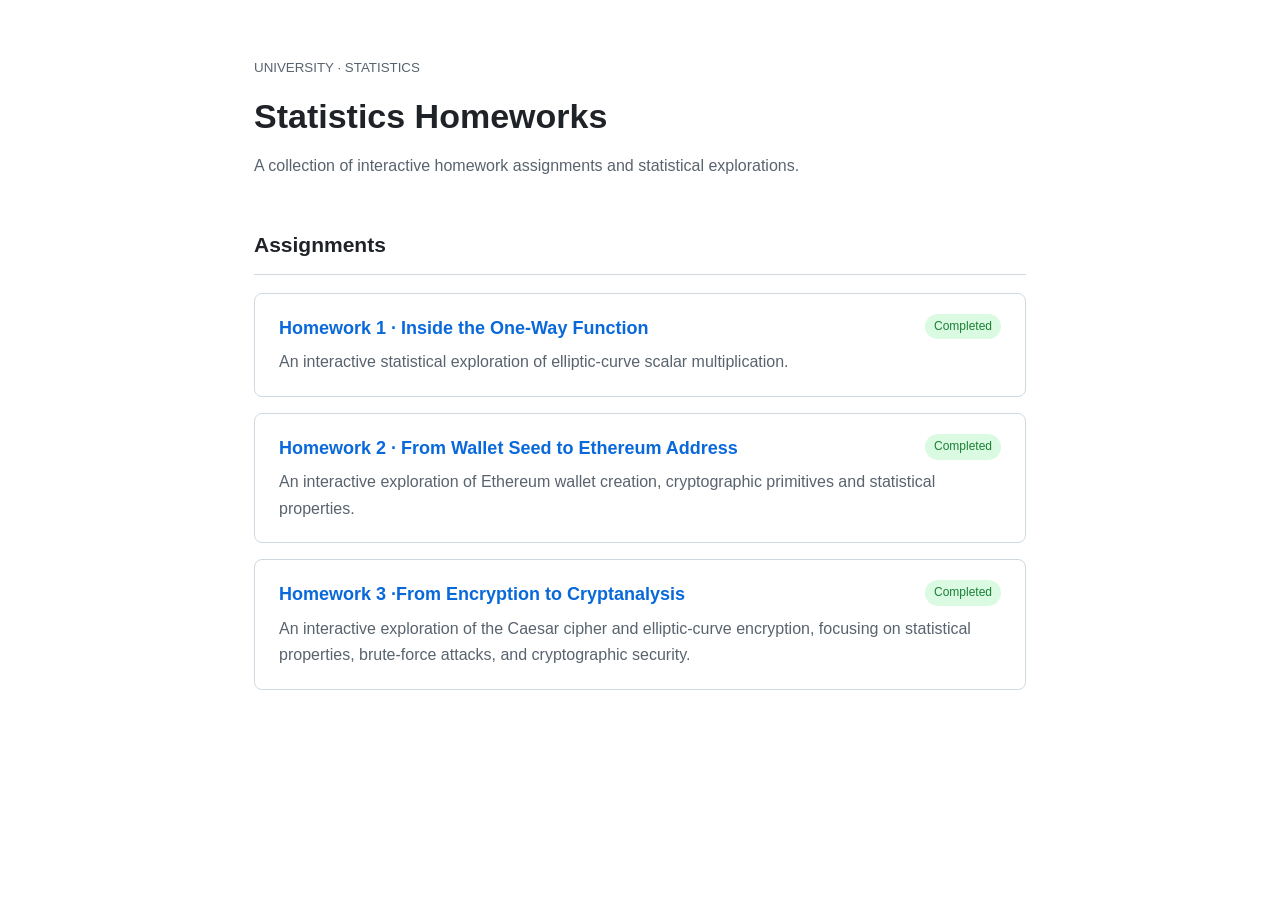
==== commit c6228169: "Add initial index.html for statistics homework site" ====
--- a/index.html
+++ b/index.html
@@ -1,114 +1,20 @@
 <!doctype html>
-<html lang="en"><head><meta charset="utf-8"><meta name="viewport" content="width=device-width,initial-scale=1"><title>Homework 2 | From One-Way Functions to Cryptanalysis</title><link rel="stylesheet" href="style.css"></head>
-<body><div class="app"><aside class="side"><div class="brand"><span class="brand-icon">∑</span><div><strong>STATISTICS HOMEWORKS</strong><small>University · Statistics</small></div></div><nav><a href="#problem" class="active">01 <span>The problem</span></a><a href="#caesar">02 <span>Caesar cipher</span></a><a href="#ecc">03 <span>How ECC encrypts</span></a><a href="#comparison">04 <span>Compare schemes</span></a><a href="#statattack">05 <span>Statistical attack</span></a><a href="#eccattack">06 <span>Attack toy ECC</span></a><a href="#securitycomparison">07 <span>Attack comparison</span></a><a href="#conclusion">08 <span>Conclusions</span></a></nav></aside>
-<main><header class="top"><span>UNIVERSITY · STATISTICS · HOMEWORK 02</span><span class="tag">HOMEWORK 02 · GUIDED LAB</span></header><section id="problem" class="hero section">
-<div class="eyebrow">FROM HOMEWORK 01 TO HOMEWORK 02</div>
-<h1>We can compute <em>Q = kG.</em><br>Can we protect a message?</h1>
-<p class="lead">Previously, we explored elliptic-curve scalar multiplication: take a private integer <b>k</b>, multiply the generator point <b>G</b>, and obtain a public point <b>Q</b>. That experiment showed us how to obtain a <b>public key</b> from a <b>private key</b>. But it did not encrypt any data. If we send a message without encryption, an adversary who intercepts it can read its contents. <b>How can we use what we learned about ECC to protect a message?</b> That is the problem we address next.</p>
-<div class="panel key-roles"><div class="panel-kicker">REMEMBER THE ROLES · HOMEWORK 01</div><div class="key-layout"><div><small>PUBLIC · EVERYONE MAY KNOW</small><div class="formula">G and Q = kG</div><p>G is a fixed generator point. Q is Bob's public key; Alice and even an attacker can see it.</p></div><div><small>PRIVATE · BOB KEEPS SECRET</small><div class="formula">k</div><p>k is Bob's private scalar. It is <b>never sent with the message</b>. Computing k from Q is the difficult problem ECC relies on when appropriate parameters are used.</p></div></div></div>
-<div class="question"><span>THE PROBLEM THAT FOLLOWS FROM HOMEWORK 01</span><h2>Knowing how to generate a public key is not enough. How can Alice send data to Bob without letting a network observer read it?</h2></div>
-<h3 class="subheading">A concrete example: a message crossing the network</h3>
-<p>Alice needs to send Bob the message <b>MEET AT NINE</b>. An attacker, Eve, is able to observe the network traffic. If Alice transmits the words directly, Eve receives the same readable text. <b>This is why we need encryption:</b> to protect the content of data while it travels or is stored.</p>
-<div class="panel demo-panel"><div class="panel-kicker">ONE MESSAGE · TWO WAYS TO TRANSMIT IT</div><div class="transmission-head"><span>ALICE <small>sends data</small></span><span>NETWORK <small>Eve can intercept</small></span><span>BOB <small>receives data</small></span></div><div class="two transmission-cards"><div class="transmission exposed"><div class="status">1 · PLAINTEXT (NOT PROTECTED)</div><div class="packet">MEET AT NINE</div><p>The network carries readable text.</p><div class="observer">EVE CAPTURES: <strong>MEET AT NINE</strong></div></div><div class="transmission protected"><div class="status">2 · CIPHERTEXT (TRANSFORMED)</div><div class="packet">PHHW DW QLQH</div><p>The network carries a transformed version of the message.</p><div class="observer">EVE CAPTURES: <strong>PHHW DW QLQH</strong></div></div></div><p class="demo-caption">The transformed example is a Caesar shift by 3, used here only to show what ciphertext looks like. <b>Caesar is not secure</b>: we will show how an attacker breaks it.</p></div>
-<h3 class="subheading">What exactly is cryptography?</h3>
-<p><b>Cryptography</b> is the study of methods for protecting information. For confidentiality, an <b>encryption algorithm</b> takes a readable message (plaintext) and a <b>key</b> and produces an unreadable representation (ciphertext). A corresponding <b>decryption algorithm</b> uses the appropriate key to recover the original message.</p>
-<div class="crypto-flow"><div class="flow-node"><small>INPUT</small><strong>Plaintext</strong><span>MEET AT NINE</span></div><div class="flow-arrow">→ <small>encryption + key</small> →</div><div class="flow-node"><small>ON THE NETWORK</small><strong>Ciphertext</strong><span>PHHW DW QLQH</span></div><div class="flow-arrow">→ <small>decryption + key</small> →</div><div class="flow-node"><small>OUTPUT</small><strong>Plaintext</strong><span>MEET AT NINE</span></div></div>
-<div class="two learn-cards"><div class="panel"><h3>What should remain secret?</h3><p>In Caesar, the shift key must be secret for the intended toy model. In ECC, Bob keeps <b>k</b> private; <b>G and Q are public</b>. The data we want to hide is the <b>message</b> itself.</p></div><div class="panel"><h3>Is an encrypted message always safe?</h3><p>No. Encryption may work correctly but still be easy to break. Security depends on the algorithm, its parameters, the available keys, and how it is used. We will test this experimentally.</p></div></div>
-<div class="bridge"><div class="bridge-number">WHY START WITH CAESAR?</div><h3>Before using our elliptic curve to protect bytes, let's learn what an encryption key actually does.</h3><p>The Caesar cipher is deliberately simple. We can follow every character, see the transformation, and reverse it. Afterwards, we will return to the curve from Homework 1 and analyze why both systems can be attacked.</p><a class="jump" href="#caesar">Start with the Caesar cipher ↓</a></div>
-</section>
-<section id="caesar" class="section"><div class="reader-objective"><strong>READING GUIDE · Why this output matters</strong><p>Follow the experiment, inspect its output, then compare your observation with the interpretation shown directly below the results.</p></div><div class="guide"><div class="guide-tag">GUIDED EXPERIMENT 01</div><h3>What will we do, and why?</h3><p><b>Goal:</b> understand reversible encryption by observing the transformation of individual letters. <b>Try:</b> enter <code>HELLO TURING</code>, choose key 3, and click the letter tiles. <b>Observe:</b> every occurrence of the same letter is replaced identically, and reversing the shift restores the text. <b>Conclusion:</b> Caesar is easy to understand but preserves patterns.</p></div><div class="eyebrow">EXPERIMENT 01 · UNDERSTANDING ENCRYPTION</div><h2>The Caesar cipher: one key, one shift.</h2><p>Caesar is a <b>substitution cipher</b>: replace every letter with another letter a fixed number of positions later in the alphabet. That number is the <b>key</b>. To decrypt, move each letter backward by the same amount. It is a simple example of <b>symmetric encryption</b> because sender and receiver use the same key.</p>
-<div class="panel mini-explanation"><div class="panel-kicker">FIRST, WATCH ONE LETTER</div><p>Number the letters from <b>A = 0</b> through <b>Z = 25</b>. With key <b>3</b>, A moves three positions forward and becomes D.</p><div class="example-line"><span class="chip plain-chip">A</span><span class="arrow-key">+3 →</span><span class="chip cipher-chip">D</span><span class="example-caption">When we reach Z, we return to A: <b>X + 3 → A</b>.</span></div><div class="formula small">Encrypt: C = (P + key) mod 26<br>Decrypt: P = (C − key) mod 26</div><p class="muted"><b>mod 26</b> simply means “wrap around after 26 letters”. For example, X = 23, so (23 + 3) mod 26 = 0, which corresponds to A.</p></div>
-<div class="panel workspace"><div class="panel-kicker">INTERACTIVE EXPERIMENT · CHANGE ANYTHING</div><label for="message">1. Write a sentence to encrypt</label><textarea id="message" rows="2">HELLO BOB</textarea><div class="controls"><label for="shift">2. Select the shift <strong id="shiftval">3</strong></label><input type="range" id="shift" min="0" max="25" value="3"><span class="muted">0–25</span></div>
-<div class="alphabet-area"><div class="alphabet-head"><b>3. Compare the original alphabet and the shifted alphabet</b><span id="shiftcaption">Every letter moves 3 positions</span></div><div class="alphabet-scroll"><div class="alphabet-label">ORIGINAL</div><div class="alphabet-strip" id="alphabetplain"></div><div class="alphabet-label">AFTER APPLYING THE KEY</div><div class="alphabet-strip cipher-strip" id="alphabetcipher"></div></div><p class="muted">Read vertically: each letter in the first row is replaced by the letter directly below it.</p></div>
-<div class="letter-lab"><div class="alphabet-head"><b>4. See what happens to each character</b><span>Click on any letter for its calculation</span></div><div id="lettersteps" class="letter-steps"></div><div class="letter-help" id="letterhelp" aria-live="polite">Click a letter to see why it changes.</div></div>
-<div class="results"><div><small>START · ORIGINAL PLAINTEXT</small><div class="mono output" id="caesarplain"></div></div><div><small>ENCRYPT · APPLY THE SELECTED SHIFT</small><div class="mono output accent" id="caesarcipher"></div></div><div><small>DECRYPT · REVERSE THE SHIFT</small><div class="mono output good" id="caesardec"></div></div></div><p class="muted">Spaces, punctuation and digits stay unchanged in this implementation. Letters are converted to uppercase. A shift of zero leaves the message unchanged.</p></div>
-<div class="two learn-cards"><div class="panel"><h3>What have we learned?</h3><p>The key controls the transformation. Knowing the correct shift lets Bob recover exactly the original letters: <b>decryption reverses encryption</b>.</p></div><div class="panel"><h3>What question comes next?</h3><p>Caesar has only <b>26 possible shifts</b>, and the same plaintext letter always maps to the same ciphertext letter. Can Eve exploit those patterns to recover the key? This will motivate the statistical attack later.</p></div></div>
-<div class="outcome-panel"><div class="outcome-eyebrow">EXPERIMENT OUTPUT · WHAT DOES IT MEAN?</div><h3>Why this output matters</h3><p id="caesaroutputnote">The original message, the shifted version and the decoded version are shown below. Change the key to see what changes and what remains equal.</p></div>
-</section>
-<section id="ecc" class="section"><div class="reader-objective"><strong>READING GUIDE · Interpreting the ECC output</strong><p>Follow the experiment, inspect its output, then compare your observation with the interpretation shown directly below the results.</p></div><div class="guide"><div class="guide-tag">GUIDED EXPERIMENT 02</div><h3>Before you start the ECC animation</h3><p><b>Goal:</b> extend the key-generation idea from Homework 1 into actual toy message encryption. <b>Try:</b> keep the default key settings and press <b>Next</b> one step at a time. <b>Observe:</b> the public point is not a ciphertext; a shared point is derived, then each byte changes with XOR. <b>Conclusion:</b> ECC operations support key establishment, while the explicit byte transformation encrypts data. The toy mask is insecure.</p></div>
-<div class="eyebrow">EXPERIMENT 02 · THE MISSING STEP AFTER HOMEWORK 01</div>
-<h2>From Q = kG to actual ECC encryption</h2>
-<p>In <b>Homework 1</b> we followed the operation <b>Q = kG</b>: start with a private integer and obtain a public point. We learned how a public key is generated. <b>But at that point, no message has been encrypted.</b> If we simply put our message on the network, Eve can still read it.</p>
-<div class="question"><span>THE CENTRAL QUESTION OF HOMEWORK 02</span><h2>We know how ECC creates public keys. How do we use that process to turn a readable message into encrypted data — and back again?</h2></div>
-<p>We now use the same small curve and point operations from Homework 1, adding a deliberately simple way to transform data. We will distinguish the mathematical ECC step from the actual byte-encryption step. Follow the chain below: <b>key generation → shared point → byte encryption → transmission → decryption.</b></p>
-<div class="ecc-path" aria-label="From ECC key generation to message encryption">
- <div class="ecc-path-item"><small>HOMEWORK 1</small><strong>k → Q = kG</strong><span>Generate a public key</span></div>
- <div class="ecc-path-arrow">→</div>
- <div class="ecc-path-item"><small>NEW ECC STEP</small><strong>S = rQ = kR</strong><span>Build a shared point</span></div>
- <div class="ecc-path-arrow">→</div>
- <div class="ecc-path-item"><small>HOMEWORK 2</small><strong>message → bytes → ciphertext</strong><span>Actually encrypt the data</span></div>
-</div>
-<div class="panel ecc-explainer"><div class="panel-kicker">UNDERSTAND THE DIFFERENCE FIRST</div>
-<div class="two learn-cards"><div><h3>What ECC key generation does</h3><p>Bob chooses <b>k</b>, calculates <b>Q = kG</b>, and shares Q. The generator G and public point Q can be seen by anyone. <b>k remains secret.</b> This step does <em>not</em> modify the message.</p></div><div><h3>What encryption adds</h3><p>Alice uses Q and a temporary scalar r to calculate a shared point <b>S = rQ</b>. Bob can reproduce the same point with <b>S = kR</b>, where <b>R = rG</b>. Only after that do we transform the message bytes into ciphertext.</p></div></div>
-<div class="note compact"><b>Key distinction:</b> We do <b>not</b> encrypt k, G or Q to make ECC work. G and Q are deliberately public; k must remain private. We encrypt the <b>message</b>. The scalar multiplication supplies material from which an encryption key can be derived.</div></div>
-<div class="panel ecc-story">
- <div class="panel-kicker">GUIDED ANIMATION · ALICE, BOB AND EVE</div>
- <h3>From public key to encrypted bytes — watch every step</h3>
- <p>First revisit the operation from Homework 1. Then follow <b>the exact moment encryption begins</b>. Use <b>Next step</b> or <b>Play animation</b>. The calculation cards below update from the actual message and key settings. After each step, see precisely what changes and why.</p>
- <div class="ecc-stagehead"><span id="eccstagecount">STEP 1 OF 5</span><span id="eccstagetype">KEY GENERATION</span></div>
- <div class="ecc-progress" id="eccprogress" aria-label="Animation progress"></div>
- <div class="ecc-actors">
-   <div class="ecc-actor alice"><div class="ecc-avatar">A</div><strong>ALICE</strong><small>Sender</small><span id="aliceinfo">Wants to send a message</span></div>
-   <div class="ecc-channel"><div class="ecc-packet" id="eccpacket">Q = kG</div><div class="ecc-line"><span id="eccdirection">PUBLIC INFORMATION</span></div></div>
-   <div class="ecc-actor bob"><div class="ecc-avatar">B</div><strong>BOB</strong><small>Receiver</small><span id="bobinfo">Keeps k private</span></div>
-   <div class="ecc-eve"><span class="eve-dot">E</span><div><strong>EVE · network observer</strong><p id="eveinfo">Can see G and Q. This is expected.</p></div></div>
- </div>
- <div class="walkthrough-visual" aria-live="polite">
- <div class="walkthrough-top"><strong id="walkphase">LIVE CALCULATION</strong><span id="walkwhy">Why this step matters</span></div>
- <div id="walkmath" class="walk-math"></div>
- <div id="walkbits" class="walk-bits"></div>
- <div class="walk-takeaway"><span>WHAT CHANGES NOW?</span><p id="walktakeaway"></p></div>
- </div>
- <div class="ecc-story-copy" aria-live="polite"><h3 id="eccstagetitle">1. Bob generates a public key</h3><p id="eccstagedesc">Bob picks a private number k and computes Q = kG.</p><div class="ecc-stageformula" id="eccstageformula">Q = kG</div><p class="ecc-stageinsight" id="eccstageinsight">G and Q are public. k remains secret.</p></div>
- <div class="ecc-story-controls"><button class="button secondary" id="eccprev" type="button">← Previous</button><button class="button" id="eccnext" type="button">Next step →</button><button class="button secondary" id="eccplay" type="button">▶ Play guided explanation</button><button class="button secondary" id="eccreset" type="button">↺ Restart</button></div>
-</div>
-<div class="panel ecc-explainer"><div class="panel-kicker">THE COMPLETE PROCESS, EXPLAINED SIMPLY</div>
-<div class="ecc-steps"><div class="ecc-step"><span>01</span><div><b>Bob publishes Q = kG</b><p>He keeps <b>k</b> secret. Alice can use Q, even though she does not know k.</p></div></div><div class="ecc-step"><span>02</span><div><b>Alice chooses a temporary number r</b><p>She computes <b>R = rG</b> and <b>S = rQ</b>. She transmits R, but never transmits r or S.</p></div></div><div class="ecc-step"><span>03</span><div><b>Alice transforms the message bytes</b><p>In this toy experiment we derive a byte mask from S and apply <b>XOR</b> to each plaintext byte. The output is the ciphertext.</p></div></div><div class="ecc-step"><span>04</span><div><b>Bob recovers the same point</b><p>Using his private k and received R, Bob calculates <b>kR = krG = rkG = rQ = S</b>. Applying the same XOR mask again restores the plaintext.</p></div></div></div></div>
-<div class="note warning"><b>A limitation we must acknowledge:</b> we reuse the tiny Homework 1 curve <b>y² = x³ + 7 (mod 17)</b>, with <b>G = (1, 5)</b> of order 9. The private key has only eight nonzero possibilities, so Eve can recover it by brute force. The XOR mask is also an intentionally weak teaching example. This is <b>not</b> the real secp256k1 curve, nor a safe system for real information.</div>
-<div class="panel workspace"><div class="panel-kicker">TRY THE SAME PROCESS YOURSELF · TOY ECC LAB</div>
-<p>Use the <b>same message</b> as in the Caesar experiment. Change Bob’s private scalar and Alice’s temporary scalar, then watch the shared point, encrypted bytes, and recovered message change together. Replay the animation to see when each value is used.</p>
-<div class="two"><div><label for="privatekey">Bob's private scalar k</label><select id="privatekey"></select></div><div><label for="ephemeral">Alice's temporary scalar r</label><select id="ephemeral"></select></div></div>
-<div class="three stats"><div><small>GENERATOR G</small><strong>G = (1, 5)</strong></div><div><small>BOB'S PUBLIC KEY Q = kG</small><strong id="eccpub"></strong></div><div><small>TRANSMITTED POINT R = rG</small><strong id="eccR"></strong></div></div>
-<div class="three stats"><div><small>ALICE CALCULATES S = rQ</small><strong id="eccS1"></strong></div><div><small>BOB CALCULATES S = kR</small><strong id="eccS2"></strong></div><div><small>DO THEY AGREE?</small><strong class="good" id="eccagree"></strong></div></div>
-<div class="results"><div><small>1 · PLAINTEXT BYTES (UTF-8, HEX)</small><div class="mono output" id="eccbytes"></div></div><div><small>2 · CIPHERTEXT BYTES (HEX) · THIS TRAVELS WITH R</small><div class="mono output accent" id="ecchex"></div></div><div><small>3 · BOB'S DECRYPTED MESSAGE</small><div class="mono output good" id="eccdec"></div></div></div>
-<div class="panel byte-lab"><div class="panel-kicker">ZOOM IN · THE EXACT MOMENT ENCRYPTION HAPPENS</div><h3>Follow one byte from plaintext to ciphertext</h3><p>Select a byte of the same message used for Caesar. We show its UTF-8 value, the mask produced from the ECC shared point, and the XOR operation that encrypts it. Then reverse the same operation to decrypt.</p><div class="byte-toolbar"><label for="byteposition">Byte position <strong id="byteindex">0</strong></label><input type="range" id="byteposition" min="0" max="0" value="0"><button class="button secondary" id="bytenext" type="button">Next byte →</button></div><div class="byte-flow"><div class="byte-card"><small>1 · PLAINTEXT</small><strong id="bytechar">H</strong><span id="byteplainhex">0x48</span><code id="byteplainbits">01001000</code></div><div class="byte-op" aria-label="XOR">⊕</div><div class="byte-card"><small>2 · MASK FROM S</small><strong id="bytemasknum">0</strong><span id="bytemaskhex">0x00</span><code id="bytemaskbits">00000000</code></div><div class="byte-op">=</div><div class="byte-card highlighted"><small>3 · CIPHERTEXT</small><strong id="byteciphernum">0</strong><span id="bytecipherhex">0x00</span><code id="bytecipherbits">00000000</code></div></div><div class="byte-explanation" id="byteexplanation" aria-live="polite"></div><div class="note compact"><b>Decryption:</b> ciphertext byte XOR the same mask = original byte. The shared point is derived using ECC; XOR is the separate operation that actually changes the message. The toy mask is intentionally insecure.</div></div>
-<div class="note compact"><b>Exactly how do we transform the bytes?</b> For each position i, the toy mask is <b>(17·Sₓ + 31·Sᵧ + 13·i) mod 256</b>. Encryption is <b>plaintext byte XOR mask</b>. Decryption repeats XOR with the same mask: <b>(b XOR m) XOR m = b</b>. This mask is illustrative only: it leaks information and must not be used outside this experiment.</div>
-</div>
-<div class="bridge"><div class="bridge-number">WHAT HAVE WE LEARNED?</div><h3>The extra step after Q = kG is what lets us encrypt the message.</h3><p>Homework 1 stopped at public-key generation. Here, Alice uses that public key to compute a shared point and then encrypt actual message bytes. Bob reconstructs the point and decrypts. Our tiny curve makes this demonstrable, but also easy to break. Next we compare the schemes and test attacks.</p><a class="jump" href="#comparison">Compare the two schemes ↓</a></div>
-<div class="outcome-panel"><div class="outcome-eyebrow">EXPERIMENT OUTPUT · WHAT DOES IT MEAN?</div><h3>Interpreting the ECC output</h3><p id="eccoutputnote">The public key is a point, not an encrypted message. The shared point drives our educational XOR mask. Compare the ciphertext bytes with the recovered original text.</p></div>
-</section>
-<section id="comparison" class="section"><div class="reader-objective"><strong>READING GUIDE · Reading the statistical measurements</strong><p>Follow the experiment, inspect its output, then compare your observation with the interpretation shown directly below the results.</p></div><div class="guide"><div class="guide-tag">GUIDED EXPERIMENT 03</div><h3>What will we measure?</h3><p><b>Goal:</b> inspect which patterns survive encryption. <b>Try:</b> type <code>TURING TURING HELLO HELLO</code> in the Caesar lab, then return here and compare the charts. <b>Observe:</b> Caesar permutes letter counts exactly; the toy ECC scheme transforms bytes with a mask, so byte frequencies need not be preserved. <b>Conclusion:</b> different transformations leak different kinds of statistical information; visual randomness does not prove security.</p></div><div class="eyebrow">EXPERIMENT 03 · STATISTICAL PROPERTIES</div>
-<h2>What does encryption do to the patterns in our data?</h2>
-<p>We have encrypted the <b>same message</b> with Caesar and with our toy ECC-based scheme. Now we can observe an important difference: <b>what statistical information remains visible in the ciphertext?</b> Here we study the output, before attempting to break either algorithm.</p>
-<div class="panel ecc-explainer"><div class="panel-kicker">FIRST, TWO DIFFERENT TYPES OF DATA</div><div class="two learn-cards"><div><h3>Caesar transforms letters</h3><p>Each letter is moved by the same amount. Thus the ciphertext has <b>exactly the same frequency counts</b> as the plaintext, only assigned to different letters. If E appears 10 times, its encrypted replacement also appears 10 times.</p></div><div><h3>Our ECC scheme transforms bytes</h3><p>ECC first creates a shared point. Our <b>toy byte mask</b> then changes the UTF-8 bytes using XOR. The output is not necessarily readable letters: it can contain any byte value from 0 to 255. Its statistical behavior depends on the mask construction, <b>not on the elliptic curve alone</b>.</p></div></div></div>
-<div class="panel workspace stat-properties"><div class="panel-kicker">LIVE EXPERIMENT · SAME MESSAGE AS THE CAESAR LAB</div><p>Change the message or keys in the laboratories above: these graphs update automatically. For a clearer distribution, try a longer English sentence, then repeat a word several times.</p>
-<div class="prop-grid"><div class="prop-chart"><h3>1. Caesar: plaintext vs ciphertext</h3><p>Letters A–Z. Compare the heights of the bars: the shape moves, but the counts are merely permuted.</p><div class="prop-legend"><span><i class="swatch source"></i> Plaintext</span><span><i class="swatch target"></i> Caesar ciphertext</span></div><div id="caesardistribution" class="freq-columns" role="img" aria-label="Plaintext and Caesar letter frequency bars"></div><div class="prop-metrics" id="caesarmetrics"></div></div>
-<div class="prop-chart"><h3>2. ECC: plaintext vs ciphertext</h3><p>Byte values 00–FF in hexadecimal. The chart shows the most frequent observed byte values for these two sequences.</p><div class="prop-legend"><span><i class="swatch source"></i> Plaintext UTF-8</span><span><i class="swatch target"></i> Toy ECC ciphertext</span></div><div id="eccdistribution" class="byte-frequencies" role="img" aria-label="Plaintext and toy ECC byte frequency bars"></div><div class="prop-metrics" id="eccmetrics"></div></div></div>
-<div class="note compact"><b>How to read the measurements:</b> <b>Shannon entropy</b> summarizes how spread out the observed symbol frequencies are (higher means more diverse); <b>index of coincidence</b> measures how frequently two distinct randomly chosen positions contain the same symbol. Neither number, by itself, proves security. For short messages these sample estimates are especially unstable.</div>
-<div class="panel prop-observation"><div class="panel-kicker">WHAT THE EXPERIMENT SHOWS</div><p id="propertyinterpretation">Enter a message to compare the patterns.</p></div></div>
-<div class="panel ecc-explainer"><div class="panel-kicker">WHAT CAN AN OBSERVER INFER?</div><div class="two learn-cards"><div><h3>Caesar leaks language structure</h3><p>The same plaintext letter always maps to the same ciphertext letter. Repeated letters stay repeated, and a long English text retains a recognizable frequency profile. This gives us the idea for the upcoming statistical attack.</p></div><div><h3>ECC itself does not promise a byte distribution</h3><p>Our curve operation yields a shared point, while our simplistic deterministic mask produces bytes. The byte patterns you see belong to <b>this specific toy construction</b>. A properly designed encryption system uses a secure key derivation and authenticated encryption, so observing the toy output tells us little about secure ECC-based systems.</p></div></div></div>
-<div class="tablewrap"><table><thead><tr><th>Property</th><th>Caesar cipher</th><th>Our toy ECC-based scheme</th></tr></thead><tbody><tr><td>What changes?</td><td>Letters A–Z</td><td>UTF-8 bytes (0–255)</td></tr><tr><td>Encryption mechanism</td><td>Fixed alphabet shift</td><td>ECC shared point then XOR mask</td></tr><tr><td>Symbol frequencies</td><td>Exact permutation of letter counts</td><td>Depend on plaintext and byte mask</td></tr><tr><td>Empirical symbol entropy</td><td>Identical before and after, on letters</td><td>Can change, measured on bytes</td></tr><tr><td>Statistical attack idea</td><td>Compare shifted frequencies to a language corpus</td><td>No equivalent Caesar-style alphabet shift; investigate mask design separately</td></tr></tbody></table></div>
-<div class="bridge"><div class="bridge-number">NEXT QUESTION</div><h3>If Caesar preserves the letter-frequency pattern, can we recover its secret shift?</h3><p>Yes. In the next experiment we compare the distribution of candidate decryptions with English-language reference frequencies.</p><a class="jump" href="#statattack">Try the statistical attack ↓</a></div><div class="outcome-panel"><div class="outcome-eyebrow">EXPERIMENT OUTPUT · WHAT DOES IT MEAN?</div><h3>Reading the statistical measurements</h3><p id="propertiesoutputnote">Change the message to see how frequency peaks behave. The entropy of Caesar letter counts remains the same; the toy ECC mask is not guaranteed to produce uniform output.</p></div>
-</section>
-<section id="statattack" class="section"><div class="reader-objective"><strong>READING GUIDE · What the attack has discovered</strong><p>Follow the experiment, inspect its output, then compare your observation with the interpretation shown directly below the results.</p></div><div class="guide"><div class="guide-tag">GUIDED EXPERIMENT 04</div><h3>From guessing to statistical evidence</h3><p><b>Goal:</b> recover the Caesar key without using it as an input to the attack. <b>Try:</b> select the <b>TURING TURING</b> example, advance through the candidate keys and inspect repeated words. Then rank all candidates by χ² and run the length experiment. <b>Observe:</b> the brute-force candidates always exist, but the statistical ranking can fail on short or atypical text. <b>Conclusion:</b> brute force searches the small key space; letter frequencies help choose a candidate, not guarantee it.</p></div>
-<div class="eyebrow">EXPERIMENT 04 · GUIDED CRYPTANALYSIS</div>
-<h2>Can we break Caesar without knowing the key?</h2>
-<p>Imagine Eve intercepts a Caesar-encrypted text. She knows how Caesar works, but not the shift. <b>Our goal is to recover the original text and the key.</b> We combine two ideas: brute force produces all 26 possible messages, and statistics helps decide which one is probably English.</p>
-<div class="panel"><div class="panel-kicker">WHY THIS ATTACK IS POSSIBLE</div><div class="three learn-cards"><div><h3>1. Only 26 keys</h3><p>Caesar uses a shift between 0 and 25. We can try every shift instead of guessing.</p></div><div><h3>2. Patterns survive</h3><p>If <b>TURING</b> is repeated, the encrypted version repeats too. If <b>HELLO</b> has two Ls, the ciphertext still has a double letter.</p></div><div><h3>3. English is not random</h3><p>Letters such as E and T occur much more often than Z. A long enough English message leaves a recognizable statistical signature.</p></div></div></div>
-<div class="panel workspace attack-demo"><div class="panel-kicker">INTERACTIVE EXAMPLE · SEE PATTERNS SURVIVE</div><p>Choose the simple example, or use the ciphertext created in the Caesar laboratory above.</p><div class="attack-actions"><button id="attackexample" class="button secondary" type="button">Use TURING TURING example</button><button id="attackcurrent" class="button secondary" type="button">Use my Caesar message</button></div>
-<div class="two"><div><small>PLAINTEXT (shown here for learning)</small><div id="attackknownplain" class="mono output">TURING TURING</div></div><div><small>INTERCEPTED CIPHERTEXT (EVE'S INPUT)</small><div id="attackciphertext" class="mono output accent">—</div></div></div>
-<div class="clue-grid"><div><small>REPEATED WORDS</small><div id="repeatedwords" class="clue-box mono">—</div></div><div><small>DOUBLE LETTERS</small><div id="doubledletters" class="clue-box mono">—</div></div><div><small>FREQUENT LETTERS</small><div id="topcipherletters" class="clue-box mono">—</div></div></div><p class="muted">Repetition alone does not reveal the key: it is evidence that Caesar preserves information about the original language.</p></div>
-<div class="panel workspace"><div class="panel-kicker">GUIDED ATTACK · BRUTE FORCE, ONE KEY AT A TIME</div><p>Eve tests one candidate key, decrypts the intercepted text, and checks whether it looks like English. Advance through the 26 possible shifts yourself, or play the animation.</p>
-<div class="attack-actions"><button class="button secondary" id="attackprev" type="button">← Previous key</button><button class="button" id="attacknext" type="button">Try next key →</button><button class="button secondary" id="attackplay" type="button">▶ Auto-play</button><button class="button secondary" id="attackall" type="button">Show all 26</button></div>
-<div class="attack-stage"><div><small>KEY BEING TESTED</small><strong id="attacktrialkey">0</strong></div><div><small>CANDIDATE DECRYPTION</small><div id="attacktrialtext" class="mono output">—</div></div><div><small>HOW CLOSE TO ENGLISH?</small><strong id="attacktrialscore">—</strong></div></div><div id="attacktrialexplain" class="note compact">Each candidate is a different shift. We need to decide which output is plausible English.</div>
-<div id="candidatekeys" class="candidate-grid" aria-live="polite"></div></div>
-<div class="panel workspace"><div class="panel-kicker">WHY STATISTICS HELPS CHOOSE THE CORRECT KEY</div><p>We compare the observed letter frequencies for each candidate with the typical English frequencies. The <b>Chi-square score</b> summarizes their difference. <b>Lower is better</b>: the candidate resembles English more closely.</p><div class="formula small">χ²(k) = Σ (observed − expected)² / expected</div><p>On a short ciphertext such as TURING TURING, this score may choose the wrong key: there are too few letters to represent normal English. This is why the message length matters.</p><button id="runstat" class="button" type="button">Rank all 26 keys using χ² →</button><div class="three stats"><div><small>ACTUAL KEY (EXPERIMENT ONLY)</small><strong id="truekey">—</strong></div><div><small>ESTIMATED KEY</small><strong id="estimated">—</strong></div><div><small>RESULT</small><strong id="statresult">Not run yet</strong></div></div><div><small>BEST CANDIDATE</small><div id="statplaintext" class="mono output">Run the attack to find the most likely message.</div></div><div class="charttitle">Chi-square scores for all 26 keys (shorter bars mean better fit)</div><div id="scores" class="barchart"></div></div>
-<div class="panel workspace"><div class="panel-kicker">REPEATED EXPERIMENT · DOES LENGTH HELP?</div><p>We generate 120 random Caesar encryptions for each text length, attack each one, and measure the percentage of recovered keys. Longer English ciphertexts generally give more reliable letter frequencies.</p><button id="runbatch" class="button secondary">Run 120 trials per length →</button><div id="batchresults" class="batchresults muted">Click to measure the success rate.</div><p class="muted">The bundled English corpus is small and educational, not a representative benchmark. These are measured results, not guarantees.</p></div>
-<div class="bridge"><div class="bridge-number">THE TAKEAWAY</div><h3>Brute force finds candidates. Statistics helps recognize the right one.</h3><p>Repeated letters and words are intuitive clues; Chi-square is our automatic ranking method. Next we will investigate an attack on the ECC toy model, where the weakness is different: the tiny key space.</p><a class="jump" href="#eccattack">Continue to the ECC attack ↓</a></div>
-<div class="outcome-panel"><div class="outcome-eyebrow">EXPERIMENT OUTPUT · WHAT DOES IT MEAN?</div><h3>What the attack has discovered</h3><p id="statoutputnote">Run the attack to see the predicted key, its candidate plaintext, and how its statistical score compares with other keys.</p></div>
-</section>
-<section id="eccattack" class="section"><div class="reader-objective"><strong>READING GUIDE · What each key test tells us</strong><p>Follow the experiment, inspect its output, then compare your observation with the interpretation shown directly below the results.</p></div><div class="eyebrow">EXPERIMENT 05 · GUIDED KEY-SPACE ATTACK</div><h2>Can Eve recover an ECC private key?</h2><p>In Homework 1 we learned to compute <b>Q = dG</b>. Now imagine Eve knows <b>G</b> and <b>Q</b>, but not <b>d</b>. Her task is to find a private scalar producing that public point. Our educational subgroup has only eight nonzero candidate scalars, so Eve can simply try them.</p><div class="guide"><div class="guide-tag">GUIDED EXPERIMENT 05</div><h3>Problem → idea → solution</h3><p><b>Problem:</b> determine which secret scalar produced the public key. <b>Idea:</b> enumerate each allowed candidate d and compute dG, just as we did in Homework 1. <b>Solution:</b> stop when the computed point matches the observed public key. Unlike Caesar, we do <b>not</b> examine message frequencies or look for English words.</p></div><div class="panel workspace"><div class="panel-kicker">INTERACTIVE EXPERIMENT · TEST THE PUBLIC KEY FROM THE ECC LAB</div><div class="guide-steps"><div><b>1 · Observe</b><p>Bob's generator G = (1,5) and public point Q = <span id="attackedpoint">—</span> are visible to Eve.</p></div><div><b>2 · Predict</b><p>Choose a candidate d. If dG does not equal Q, discard it and test the next one.</p></div><div><b>3 · Verify</b><p>When dG equals Q, the attacker has recovered the toy private scalar.</p></div></div><div class="attack-actions"><button id="eccattemptnext" type="button" class="button secondary">Try next private key →</button><button id="runecc" class="button">Try all remaining keys ↗</button><button id="eccattemptreset" type="button" class="button secondary">Restart</button></div><div class="two stats"><div><small>RECOVERED PRIVATE SCALAR</small><strong id="recoveredkey">—</strong></div><div><small>CANDIDATES TESTED</small><strong id="attempts">0</strong></div></div><div id="eccattackexplanation" class="note compact">Begin with d = 1 and compare dG to Q.</div><div id="attacktrace" class="trace mono">No candidates tested yet.</div></div><div class="note"><b>Important limitation:</b> this experiment uses the tiny subgroup from Homework 1, whose generator has order 9. This makes the exact search visually inspectable. For a properly configured secp256k1 implementation, a large uniformly sampled private-key space and appropriate protocols make analogous key recovery impractical.</div><div class="outcome-panel"><div class="outcome-eyebrow">EXPERIMENT OUTPUT · WHAT DOES IT MEAN?</div><h3>What each key test tells us</h3><p id="eccattackoutputnote">Each attempt computes dG and compares it against the public point Q. A match reveals a private scalar consistent with Q.</p></div>
-</section>
-<section id="securitycomparison" class="section"><div class="reader-objective"><strong>READING GUIDE · How to interpret the comparison</strong><p>Follow the experiment, inspect its output, then compare your observation with the interpretation shown directly below the results.</p></div><div class="eyebrow">FINAL EXPERIMENT · INTERPRETING BOTH ATTACKS</div><h2>Two attacks, two very different weaknesses.</h2><p>We have now tested both systems. What information did Eve exploit, how much work did she perform, and why does the same idea not scale to correctly configured ECC? This is the central security conclusion of Homework 2.</p><div class="guide"><div class="guide-tag">GUIDED EXPERIMENT 06 · DISCUSS THE RESULTS</div><h3>Compare what you observed</h3><p><b>First:</b> run the Caesar attack on a short ciphertext and then on longer English samples. <b>Next:</b> step through the ECC candidate scalars. <b>Finally:</b> use the key-space control below to see why exhaustive search becomes infeasible when the private key is large. <b>Ask:</b> which attack depends on language, and which depends on the number of keys?</p></div><div class="tablewrap"><table><thead><tr><th>Question</th><th>Caesar frequency attack</th><th>Toy ECC key-space attack</th></tr></thead><tbody><tr><td>What does Eve know?</td><td>Ciphertext and English letter frequencies</td><td>Public generator G, public key Q, restricted private-key range</td></tr><tr><td>What is the weakness?</td><td>Language frequencies and repeated patterns survive; only 26 shifts</td><td>Too few possible private scalars</td></tr><tr><td>How does the attack work?</td><td>Test shifts; score candidates using English letter counts</td><td>Compute dG for each candidate until it equals Q</td></tr><tr><td>Does message length matter?</td><td>Yes: longer texts usually improve frequency estimates</td><td>No: a matching public key is sufficient</td></tr><tr><td>Is a language corpus needed?</td><td>For frequency ranking, yes</td><td>No</td></tr><tr><td>How can it be prevented?</td><td>Use modern encryption rather than a substitution cipher</td><td>Choose high-entropy private keys and secure parameters and protocols</td></tr></tbody></table></div><div class="panel workspace"><div class="panel-kicker">INTERACTIVE EXPLANATION · WHY KEY SIZE CHANGES EVERYTHING</div><h3>Imagine increasing the private-key space</h3><p>In our curve there are only eight candidate private scalars. In secure ECC, private keys are sampled from a much larger range. Select an illustrative private-key size to compare the amount of exhaustive work.</p><label for="keysizeexample">Hypothetical key space</label><select id="keysizeexample"><option value="3">3 bits · 8 candidates (toy illustration)</option><option value="16">16 bits · 65,536 candidates</option><option value="32">32 bits · 4,294,967,296 candidates</option><option value="128">128 bits · 2¹²⁸ candidates</option><option value="256" selected>256 bits · roughly 2²⁵⁶ candidates (full-scale comparison)</option></select><div class="three stats"><div><small>KEY SPACE</small><strong id="keyspacevalue">—</strong></div><div><small>AVERAGE EXHAUSTIVE TRIALS</small><strong id="expectedtrials">—</strong></div><div><small>ATTACK WORKLOAD</small><strong id="searchcomplexity">—</strong></div></div><p id="keysizeinterpretation" class="note compact">Select a size to see what changes.</p><p class="muted">This illustrates plain exhaustive enumeration. Against correctly configured secp256k1, generic discrete-log methods such as Pollard's rho are faster than trying all private keys but still require approximately 2¹²⁸ group operations. The 256-bit comparison is approximate because secp256k1 has group order slightly below 2²⁵⁶.</p></div><div class="panel"><div class="panel-kicker">OPTIONAL DISCUSSION · WHAT ELSE COULD FAIL?</div><div class="two learn-cards"><div><h3>Restricted key space</h3><p>When the secret scalar is drawn from a tiny range, brute force succeeds regardless of the language or message length. Increasing the number of possible private keys directly targets this weakness.</p></div><div><h3>Design of the toy encryption scheme</h3><p>Our demonstration derives a predictable XOR mask from a tiny shared point. That design can reveal patterns and should not be confused with a secure key-derivation function and authenticated encryption. Reusing temporary values or choosing them poorly can create further weaknesses even on a strong curve.</p></div></div><div class="note compact"><b>Alternative approaches:</b> Caesar can also be attacked with dictionary checks or n-gram scoring. Generic ECC attacks include baby-step/giant-step and Pollard's rho; they operate on group structure, not letter frequencies. Weak implementation details can introduce vulnerabilities independently of key-space size.</div></div><div class="bridge"><div class="bridge-number">OUR CONCLUSION</div><h3>Security depends on the information an attacker can exploit.</h3><p>Caesar exposes statistical information about the original language. Our toy ECC setup exposes a small space of potential private keys. A full-sized ECC private key removes that easy search route, but secure encryption also requires a sound protocol and implementation.</p><a class="jump" href="#conclusion">Finish the homework ↓</a></div><div class="outcome-panel"><div class="outcome-eyebrow">EXPERIMENT OUTPUT · WHAT DOES IT MEAN?</div><h3>How to interpret the comparison</h3><p id="securityoutputnote">Change the hypothetical key size: these numbers describe brute-force workload, not a timing prediction and not proof that the toy encryption design is secure.</p></div>
-</section>
-<section id="conclusion" class="section last"><div class="eyebrow">TAKEAWAY</div><h2>Encryption working ≠ encryption being secure.</h2><p>The Caesar cipher leaks linguistic structure and has only 26 shifts. Our toy ECC model demonstrates public/private key operations, but its tiny subgroup makes key recovery trivial. Proper security requires sufficient key entropy <i>and</i> a well-designed, authenticated encryption scheme.</p><div class="question"><span>THE CORE DISTINCTION</span><h2>Caesar: attack the statistics of the message.<br>Toy ECC: attack the size of the secret-key space.</h2></div></section></main></div><script src="app.js"></script></body></html>
+<html lang="en">
+<head>
+  <meta charset="UTF-8">
+  <meta name="viewport" content="width=device-width, initial-scale=1">
+  <title>Statistics Homeworks</title>
+  <style>
+    :root{color-scheme:light}*{box-sizing:border-box}body{font:16px/1.65 -apple-system,BlinkMacSystemFont,'Segoe UI',sans-serif;color:#1f2328;max-width:820px;margin:0 auto;padding:54px 24px;background:#fff}small{color:#59636e}h1{font-size:34px;line-height:1.2;margin:16px 0 8px}p{color:#59636e}h2{font-size:21px;padding-bottom:12px;border-bottom:1px solid #d1d9e0;margin-top:48px}.item{display:block;color:inherit;text-decoration:none;border:1px solid #d1d9e0;border-radius:8px;padding:20px 24px;margin:16px 0}.item:hover{border-color:#0969da;background:#f6f8fa}.item strong{color:#0969da;font-size:18px}.item p{margin:6px 0 0}.tag{font-size:12px;color:#1a7f37;background:#dafbe1;border-radius:20px;padding:3px 9px;float:right}@media(max-width:480px){body{padding:32px 18px}.tag{float:none;display:inline-block;margin-left:8px}}
+  </style>
+</head>
+<body>
+  <small>UNIVERSITY · STATISTICS</small>
+  <h1>Statistics Homeworks</h1>
+  <p>A collection of interactive homework assignments and statistical explorations.</p>
+  <h2>Assignments</h2>
+  <a class="item" href="homework-1/"><span class="tag">Completed</span><strong>Homework 1 · Inside the One-Way Function</strong><p>An interactive statistical exploration of elliptic-curve scalar multiplication.</p></a>
+  <a class="item" href="homework-2/"><span class="tag">Completed</span><strong>Homework 2 · From Wallet Seed to Ethereum Address</strong><p>An interactive exploration of Ethereum wallet creation, cryptographic primitives and statistical properties.</p></a>
+  <a class="item" href="homework-3/"><span class="tag">Completed</span><strong>Homework 3 ·From Encryption to Cryptanalysis</strong><p>An interactive exploration of the Caesar cipher and elliptic-curve encryption, focusing on statistical properties, brute-force attacks, and cryptographic security.</p></a>
+</body>
+</html>
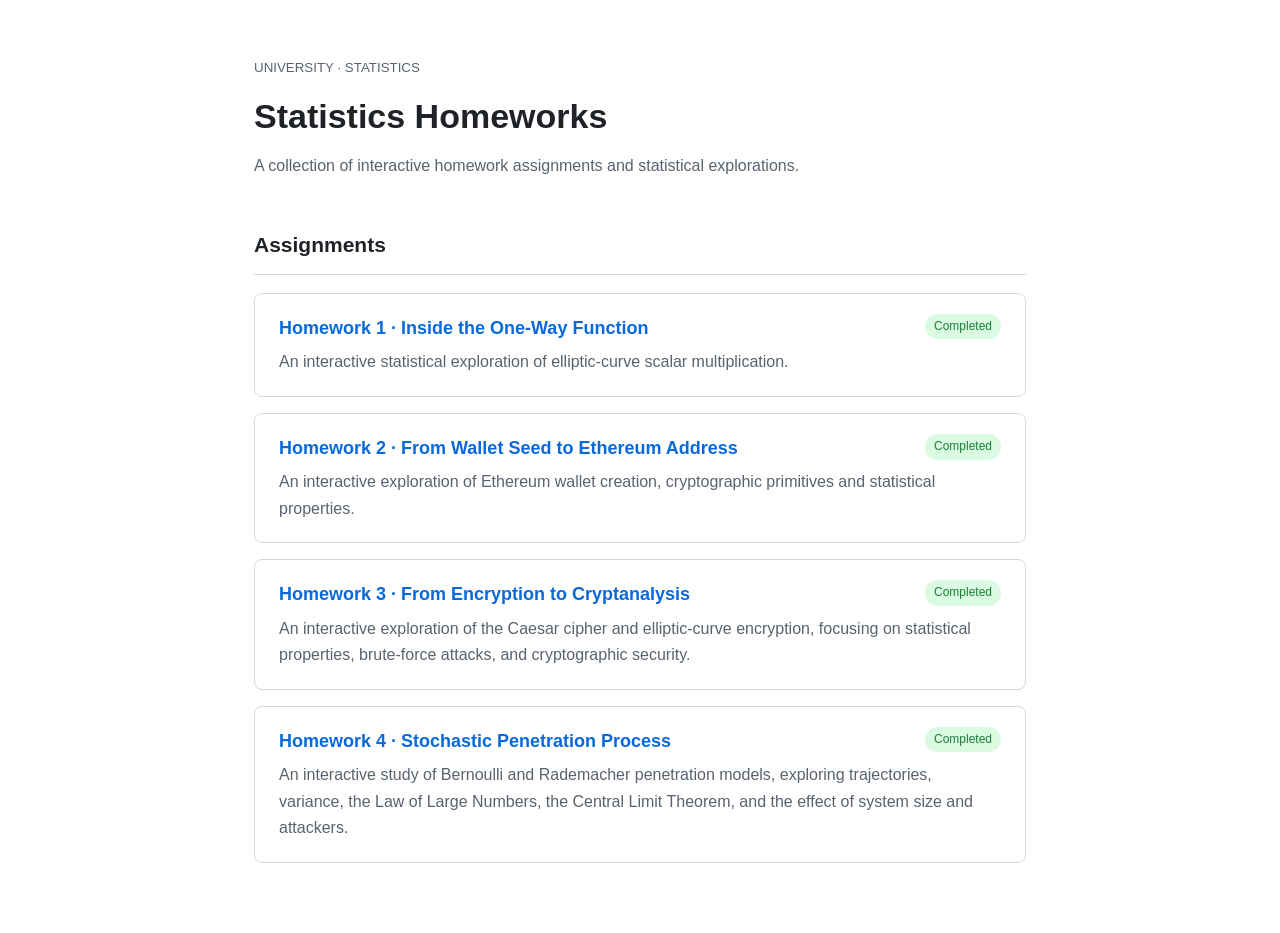
==== commit 8d4534f8: "Fix formatting and add Homework 4 link in index.html" ====
--- a/index.html
+++ b/index.html
@@ -15,6 +15,8 @@
   <h2>Assignments</h2>
   <a class="item" href="homework-1/"><span class="tag">Completed</span><strong>Homework 1 · Inside the One-Way Function</strong><p>An interactive statistical exploration of elliptic-curve scalar multiplication.</p></a>
   <a class="item" href="homework-2/"><span class="tag">Completed</span><strong>Homework 2 · From Wallet Seed to Ethereum Address</strong><p>An interactive exploration of Ethereum wallet creation, cryptographic primitives and statistical properties.</p></a>
-  <a class="item" href="homework-3/"><span class="tag">Completed</span><strong>Homework 3 ·From Encryption to Cryptanalysis</strong><p>An interactive exploration of the Caesar cipher and elliptic-curve encryption, focusing on statistical properties, brute-force attacks, and cryptographic security.</p></a>
+  <a class="item" href="homework-3/"><span class="tag">Completed</span><strong>Homework 3 · From Encryption to Cryptanalysis</strong><p>An interactive exploration of the Caesar cipher and elliptic-curve encryption, focusing on statistical properties, brute-force attacks, and cryptographic security.</p></a>
+  <a class="item" href="homework-4/"><span class="tag">Completed</span><strong>Homework 4 · Stochastic Penetration Process</strong><p> An interactive study of Bernoulli and Rademacher penetration models, exploring trajectories, variance, the Law of Large Numbers, the Central Limit Theorem, and the effect of system size and attackers.</p></a>
+</
 </body>
 </html>
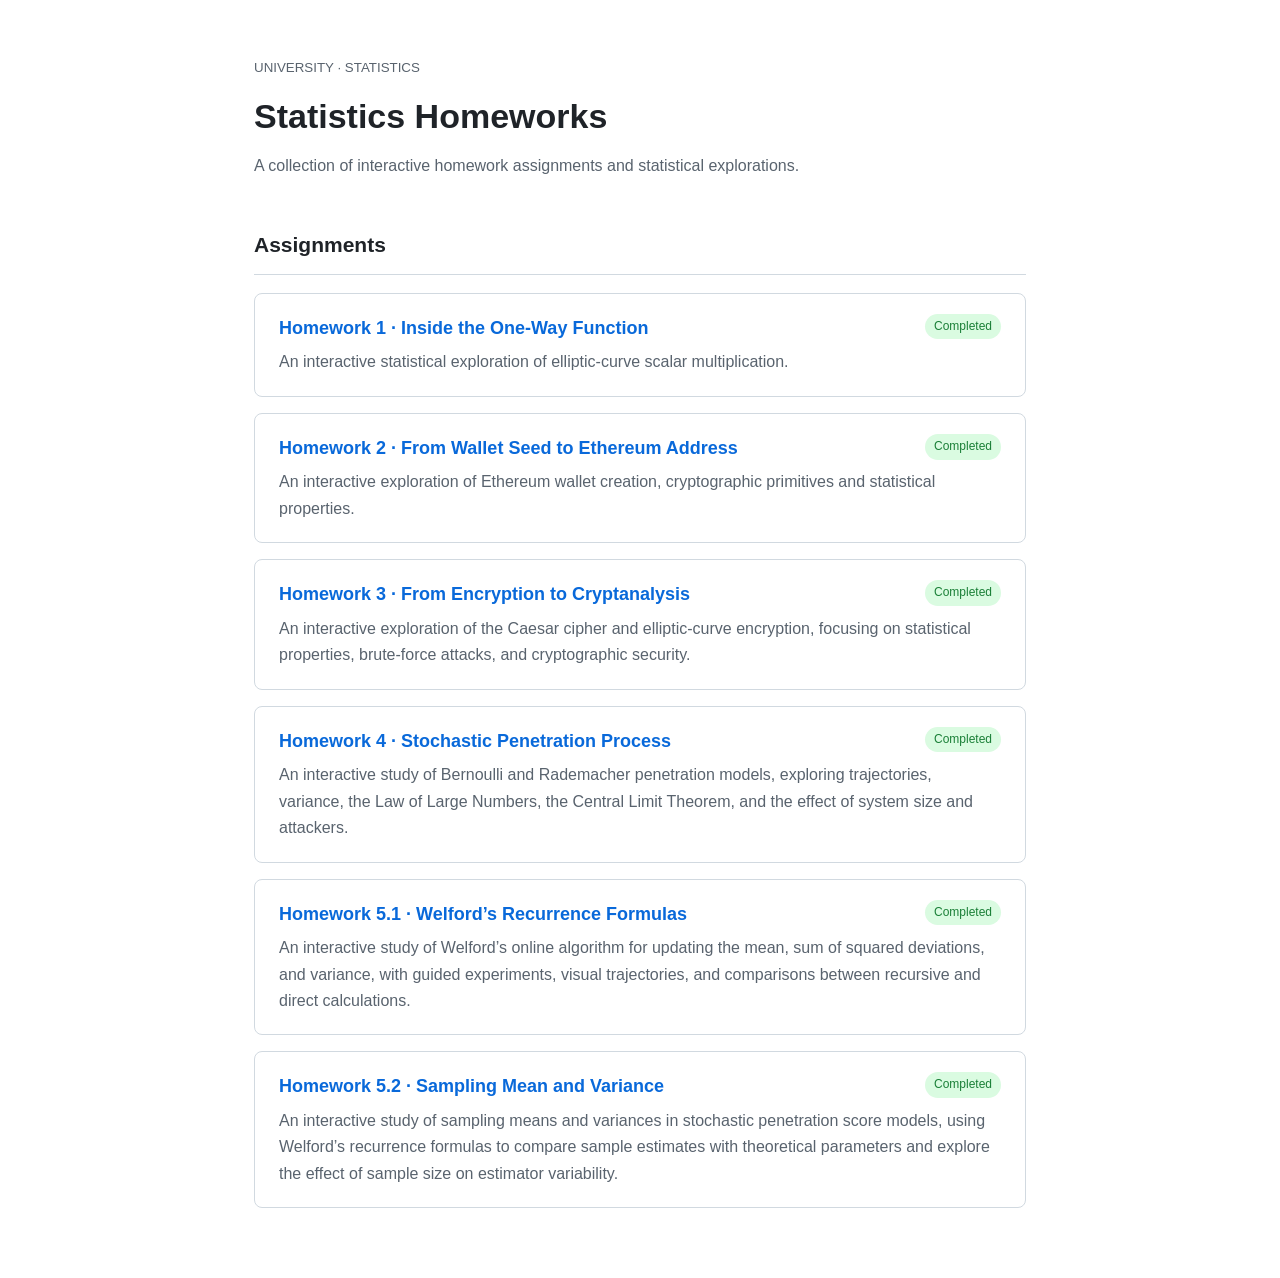
==== commit f9bde7bd: "Update index.html Complete homework 5" ====
--- a/index.html
+++ b/index.html
@@ -17,6 +17,8 @@
   <a class="item" href="homework-2/"><span class="tag">Completed</span><strong>Homework 2 · From Wallet Seed to Ethereum Address</strong><p>An interactive exploration of Ethereum wallet creation, cryptographic primitives and statistical properties.</p></a>
   <a class="item" href="homework-3/"><span class="tag">Completed</span><strong>Homework 3 · From Encryption to Cryptanalysis</strong><p>An interactive exploration of the Caesar cipher and elliptic-curve encryption, focusing on statistical properties, brute-force attacks, and cryptographic security.</p></a>
   <a class="item" href="homework-4/"><span class="tag">Completed</span><strong>Homework 4 · Stochastic Penetration Process</strong><p> An interactive study of Bernoulli and Rademacher penetration models, exploring trajectories, variance, the Law of Large Numbers, the Central Limit Theorem, and the effect of system size and attackers.</p></a>
+  <a class="item" href="homework-5.1/"><span class="tag">Completed</span><strong>Homework 5.1 · Welford’s Recurrence Formulas</strong><p>An interactive study of Welford’s online algorithm for updating the mean, sum of squared deviations, and variance, with guided experiments, visual trajectories, and comparisons between recursive and direct calculations.</p></a>
+  <a class="item" href="homework-5.2/"><span class="tag">Completed</span><strong>Homework 5.2 · Sampling Mean and Variance</strong><p>An interactive study of sampling means and variances in stochastic penetration score models, using Welford’s recurrence formulas to compare sample estimates with theoretical parameters and explore the effect of sample size on estimator variability.</p></a>
 </
 </body>
 </html>
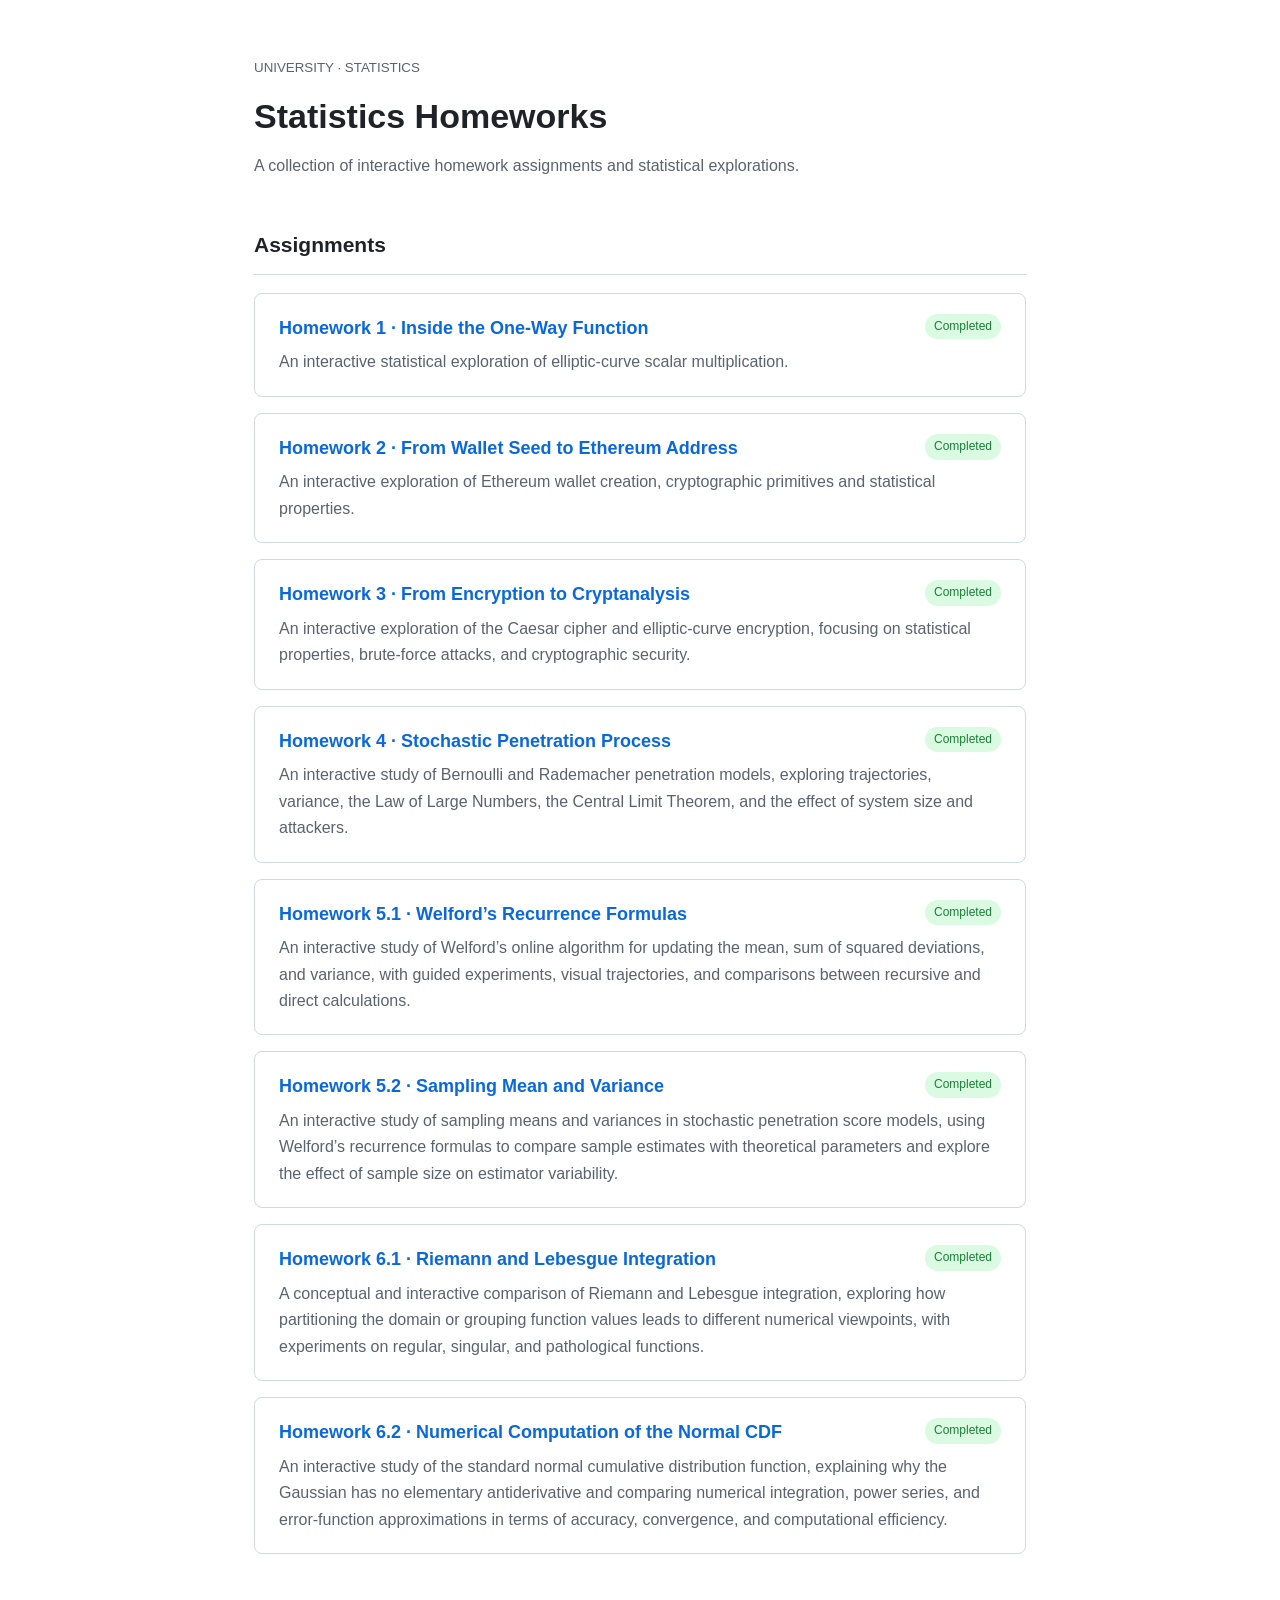
==== commit 162b629c: "Add Homework 6.1 and 6.2 links to index.html" ====
--- a/index.html
+++ b/index.html
@@ -19,6 +19,8 @@
   <a class="item" href="homework-4/"><span class="tag">Completed</span><strong>Homework 4 · Stochastic Penetration Process</strong><p> An interactive study of Bernoulli and Rademacher penetration models, exploring trajectories, variance, the Law of Large Numbers, the Central Limit Theorem, and the effect of system size and attackers.</p></a>
   <a class="item" href="homework-5.1/"><span class="tag">Completed</span><strong>Homework 5.1 · Welford’s Recurrence Formulas</strong><p>An interactive study of Welford’s online algorithm for updating the mean, sum of squared deviations, and variance, with guided experiments, visual trajectories, and comparisons between recursive and direct calculations.</p></a>
   <a class="item" href="homework-5.2/"><span class="tag">Completed</span><strong>Homework 5.2 · Sampling Mean and Variance</strong><p>An interactive study of sampling means and variances in stochastic penetration score models, using Welford’s recurrence formulas to compare sample estimates with theoretical parameters and explore the effect of sample size on estimator variability.</p></a>
+  <a class="item" href="homework-6.1/"><span class="tag">Completed</span><strong>Homework 6.1 · Riemann and Lebesgue Integration</strong><p>A conceptual and interactive comparison of Riemann and Lebesgue integration, exploring how partitioning the domain or grouping function values leads to different numerical viewpoints, with experiments on regular, singular, and pathological functions.</p></a>
+  <a class="item" href="homework-6.2/"><span class="tag">Completed</span><strong>Homework 6.2 · Numerical Computation of the Normal CDF</strong><p>An interactive study of the standard normal cumulative distribution function, explaining why the Gaussian has no elementary antiderivative and comparing numerical integration, power series, and error-function approximations in terms of accuracy, convergence, and computational efficiency.</p></a>
 </
 </body>
 </html>
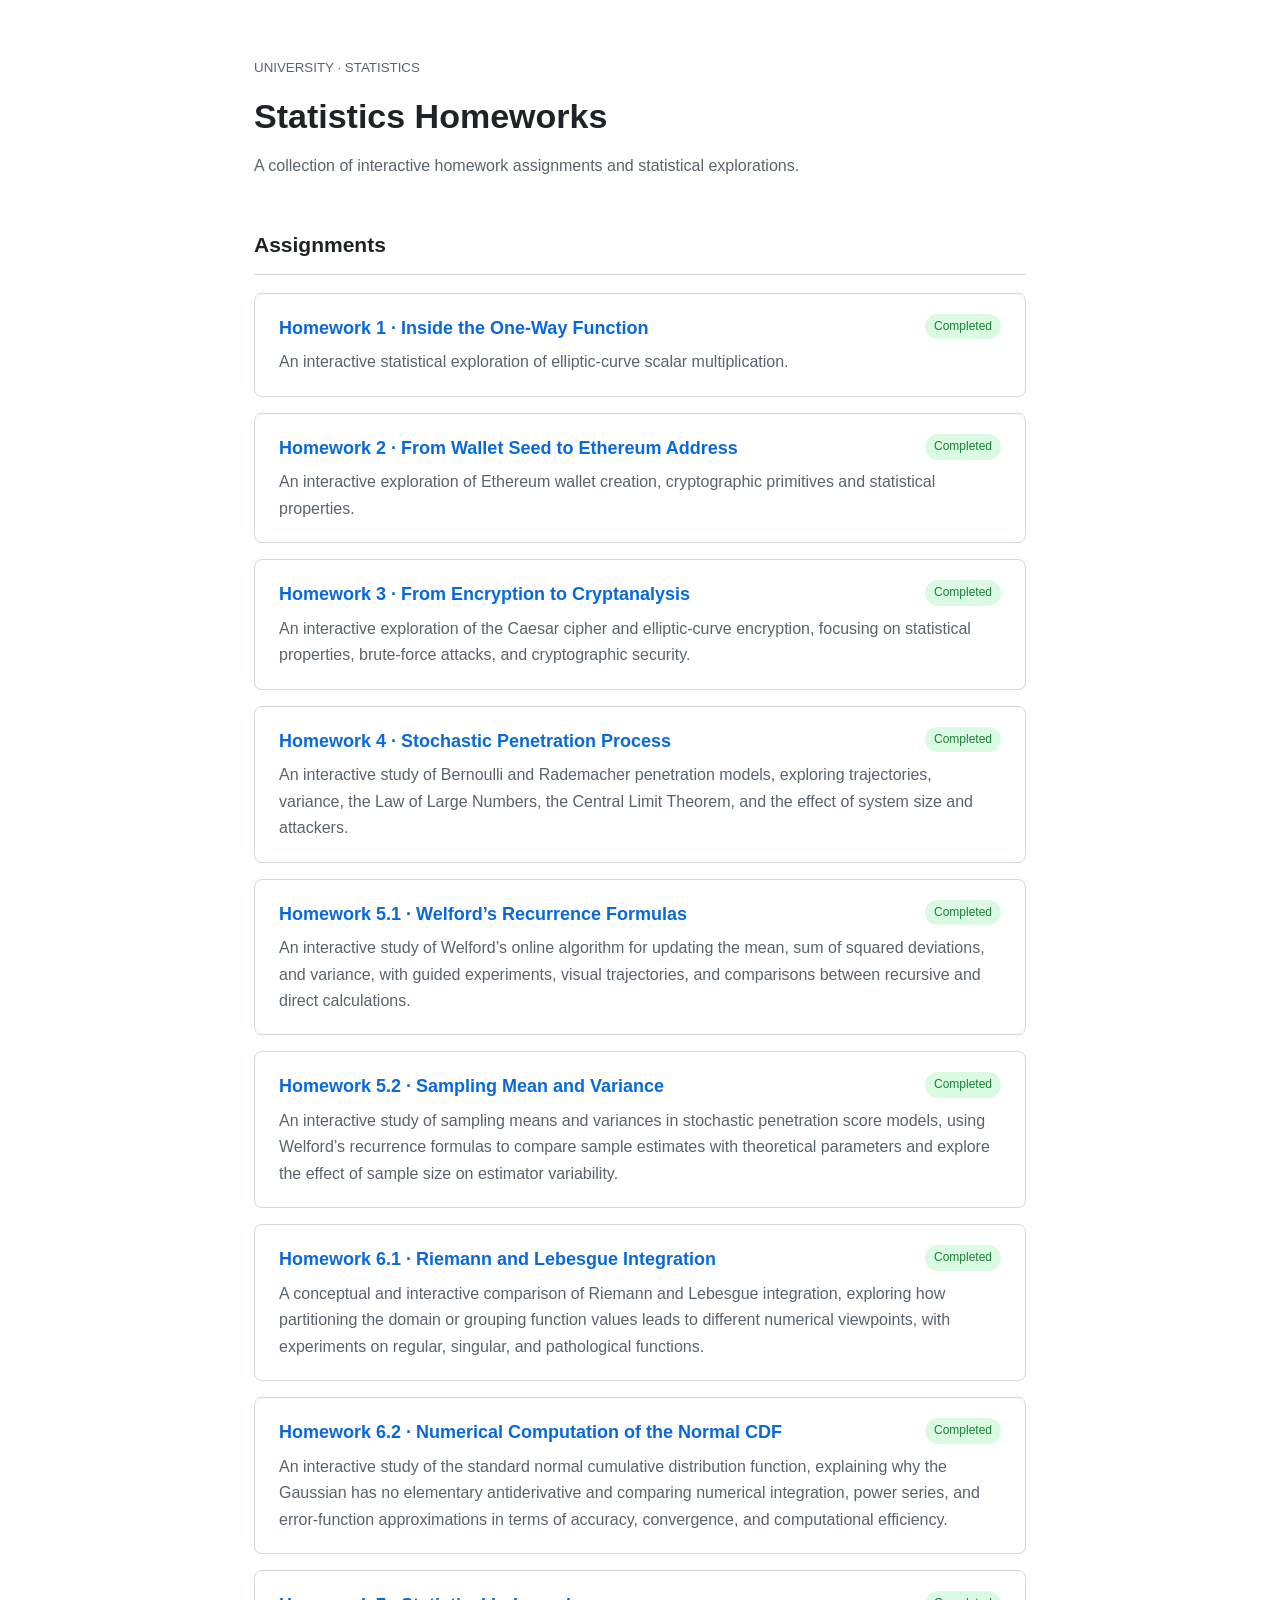
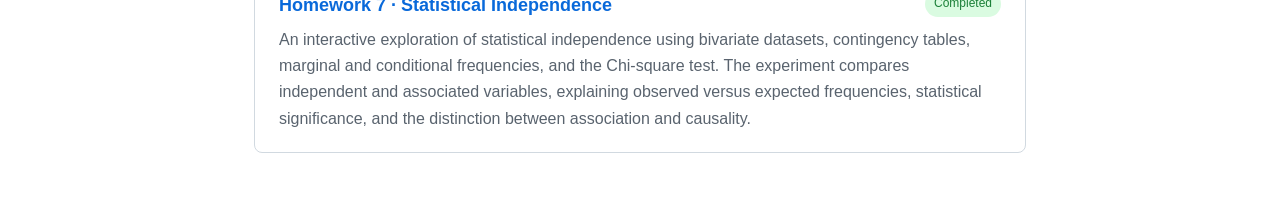
==== commit 99813ae6: "Update index.html" ====
--- a/index.html
+++ b/index.html
@@ -21,6 +21,8 @@
   <a class="item" href="homework-5.2/"><span class="tag">Completed</span><strong>Homework 5.2 · Sampling Mean and Variance</strong><p>An interactive study of sampling means and variances in stochastic penetration score models, using Welford’s recurrence formulas to compare sample estimates with theoretical parameters and explore the effect of sample size on estimator variability.</p></a>
   <a class="item" href="homework-6.1/"><span class="tag">Completed</span><strong>Homework 6.1 · Riemann and Lebesgue Integration</strong><p>A conceptual and interactive comparison of Riemann and Lebesgue integration, exploring how partitioning the domain or grouping function values leads to different numerical viewpoints, with experiments on regular, singular, and pathological functions.</p></a>
   <a class="item" href="homework-6.2/"><span class="tag">Completed</span><strong>Homework 6.2 · Numerical Computation of the Normal CDF</strong><p>An interactive study of the standard normal cumulative distribution function, explaining why the Gaussian has no elementary antiderivative and comparing numerical integration, power series, and error-function approximations in terms of accuracy, convergence, and computational efficiency.</p></a>
+  <a class="item" href="homework-7/"><span class="tag">Completed</span><strong>Homework 7 · Statistical Independence</strong><p>An interactive exploration of statistical independence using bivariate datasets, contingency tables, marginal and conditional frequencies, and the Chi-square test. The experiment compares independent and associated variables, explaining observed versus expected frequencies, statistical significance, and the distinction between association and causality.</p></a>
+
 </
 </body>
 </html>
